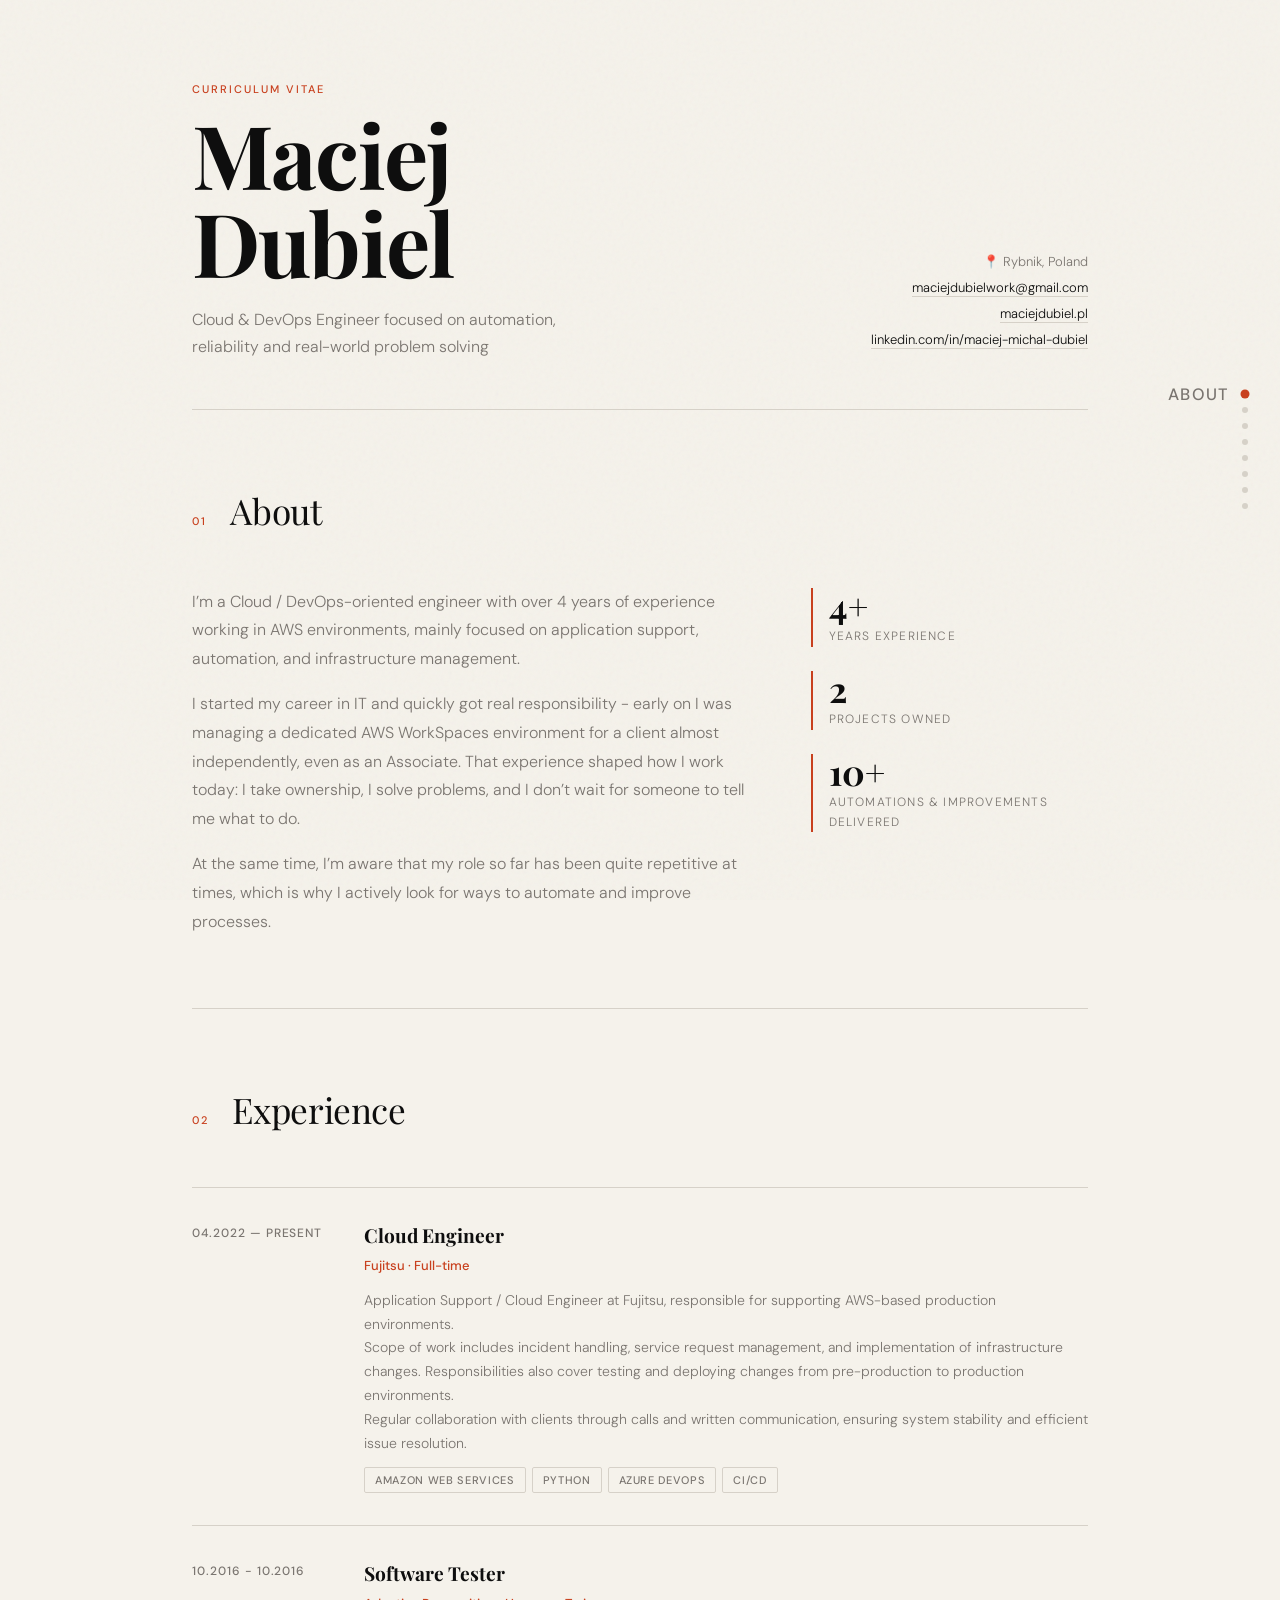
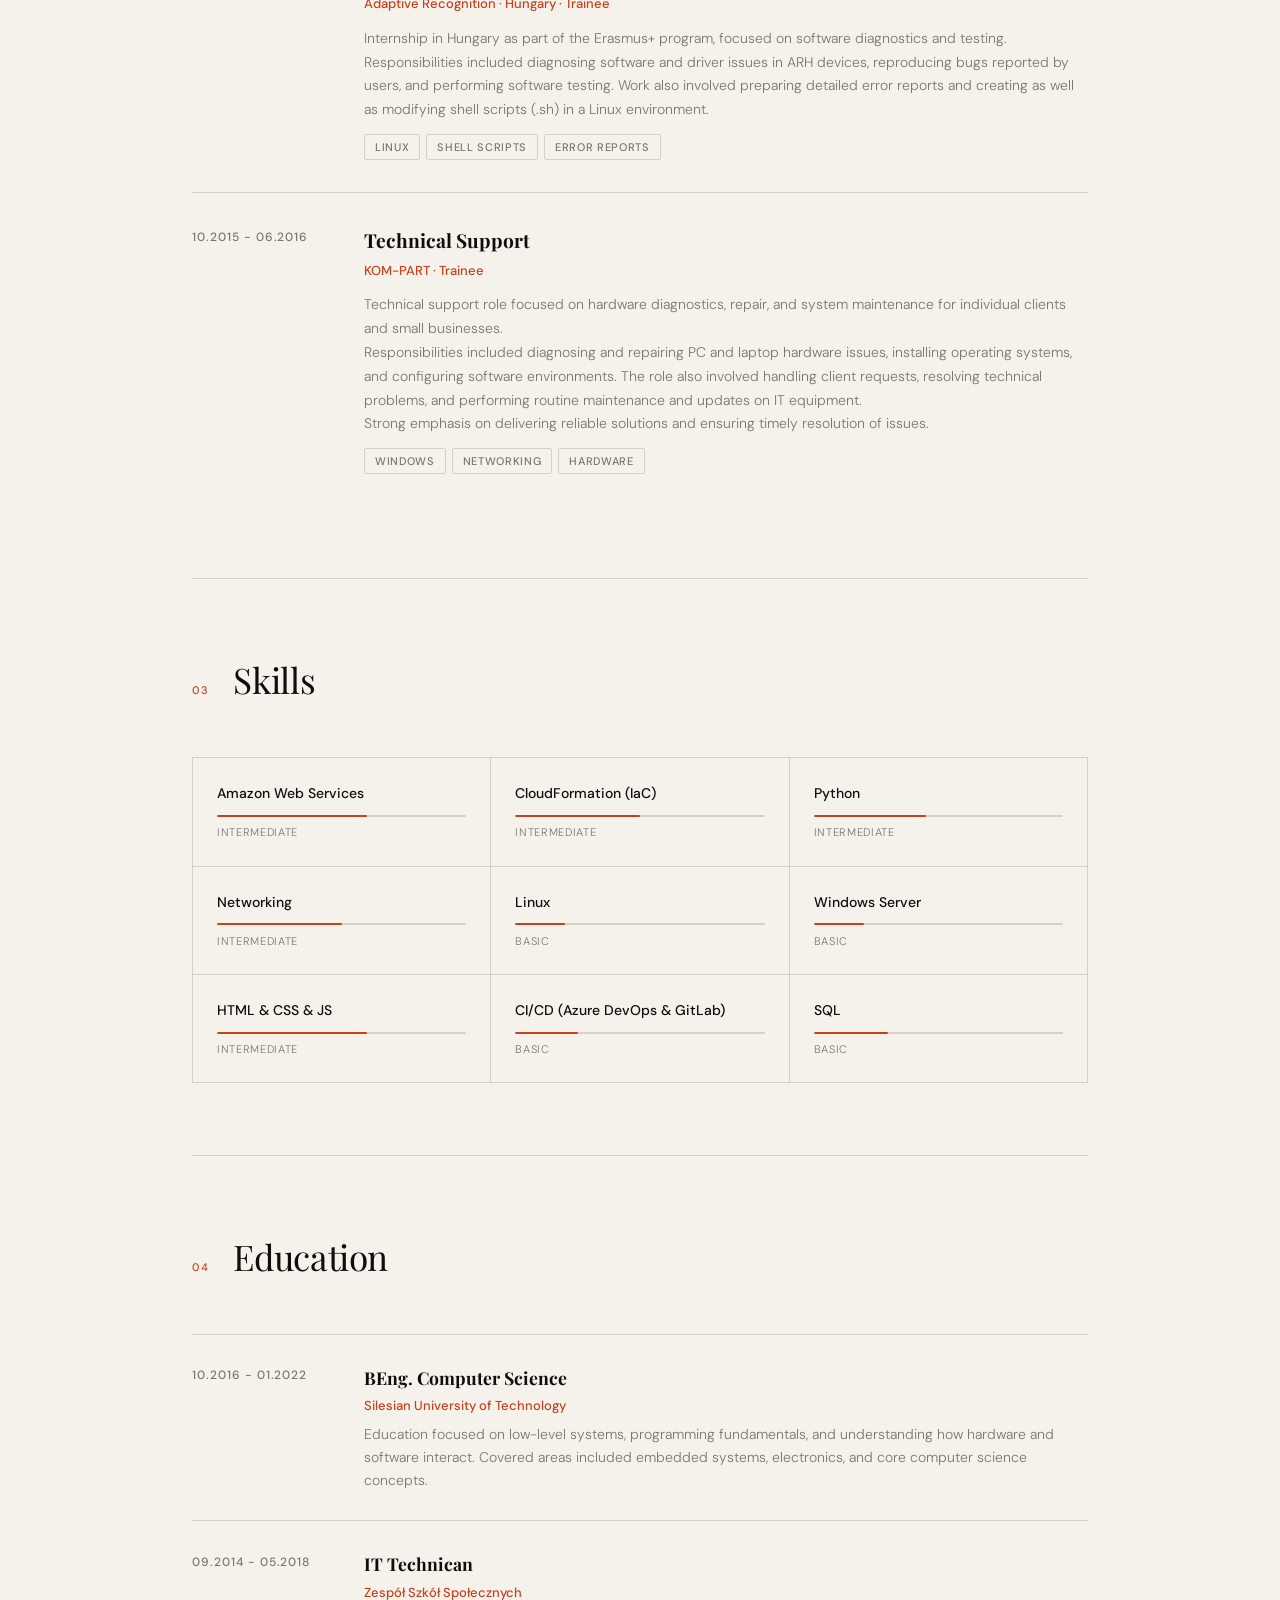
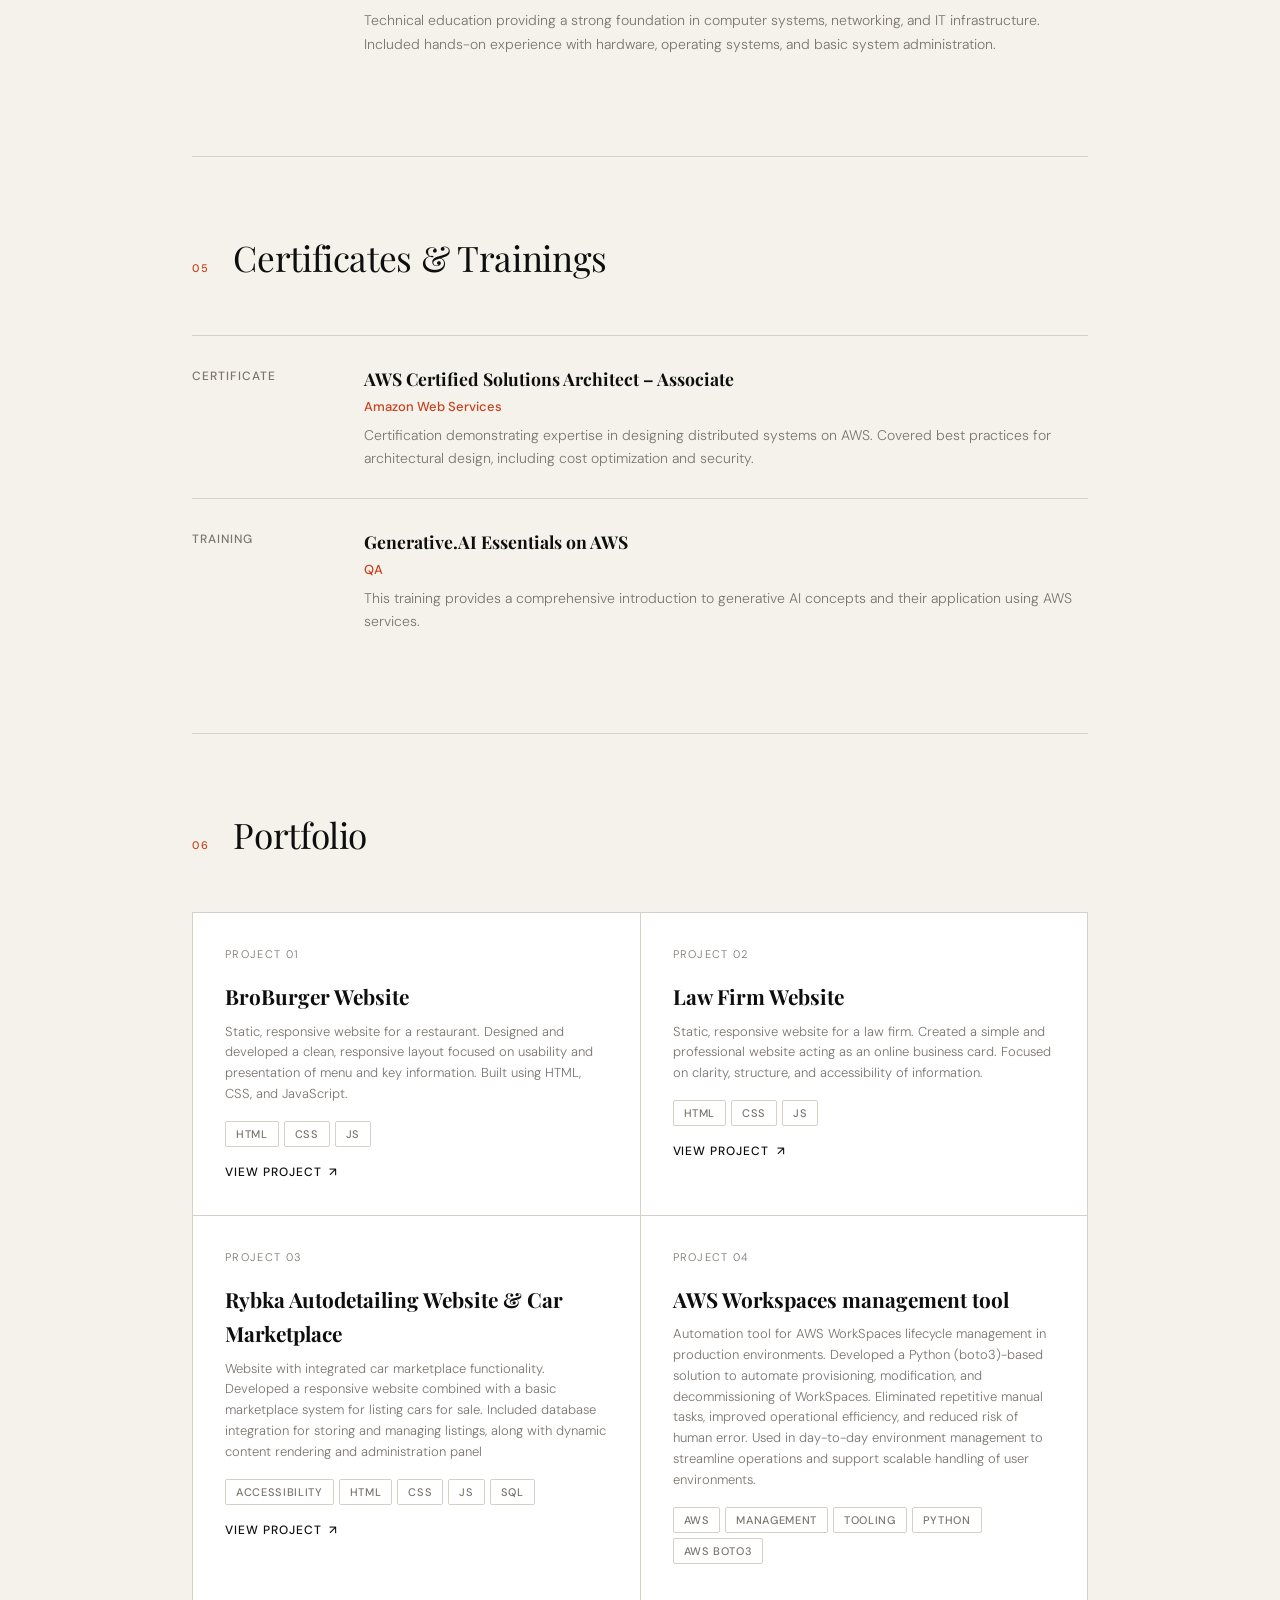
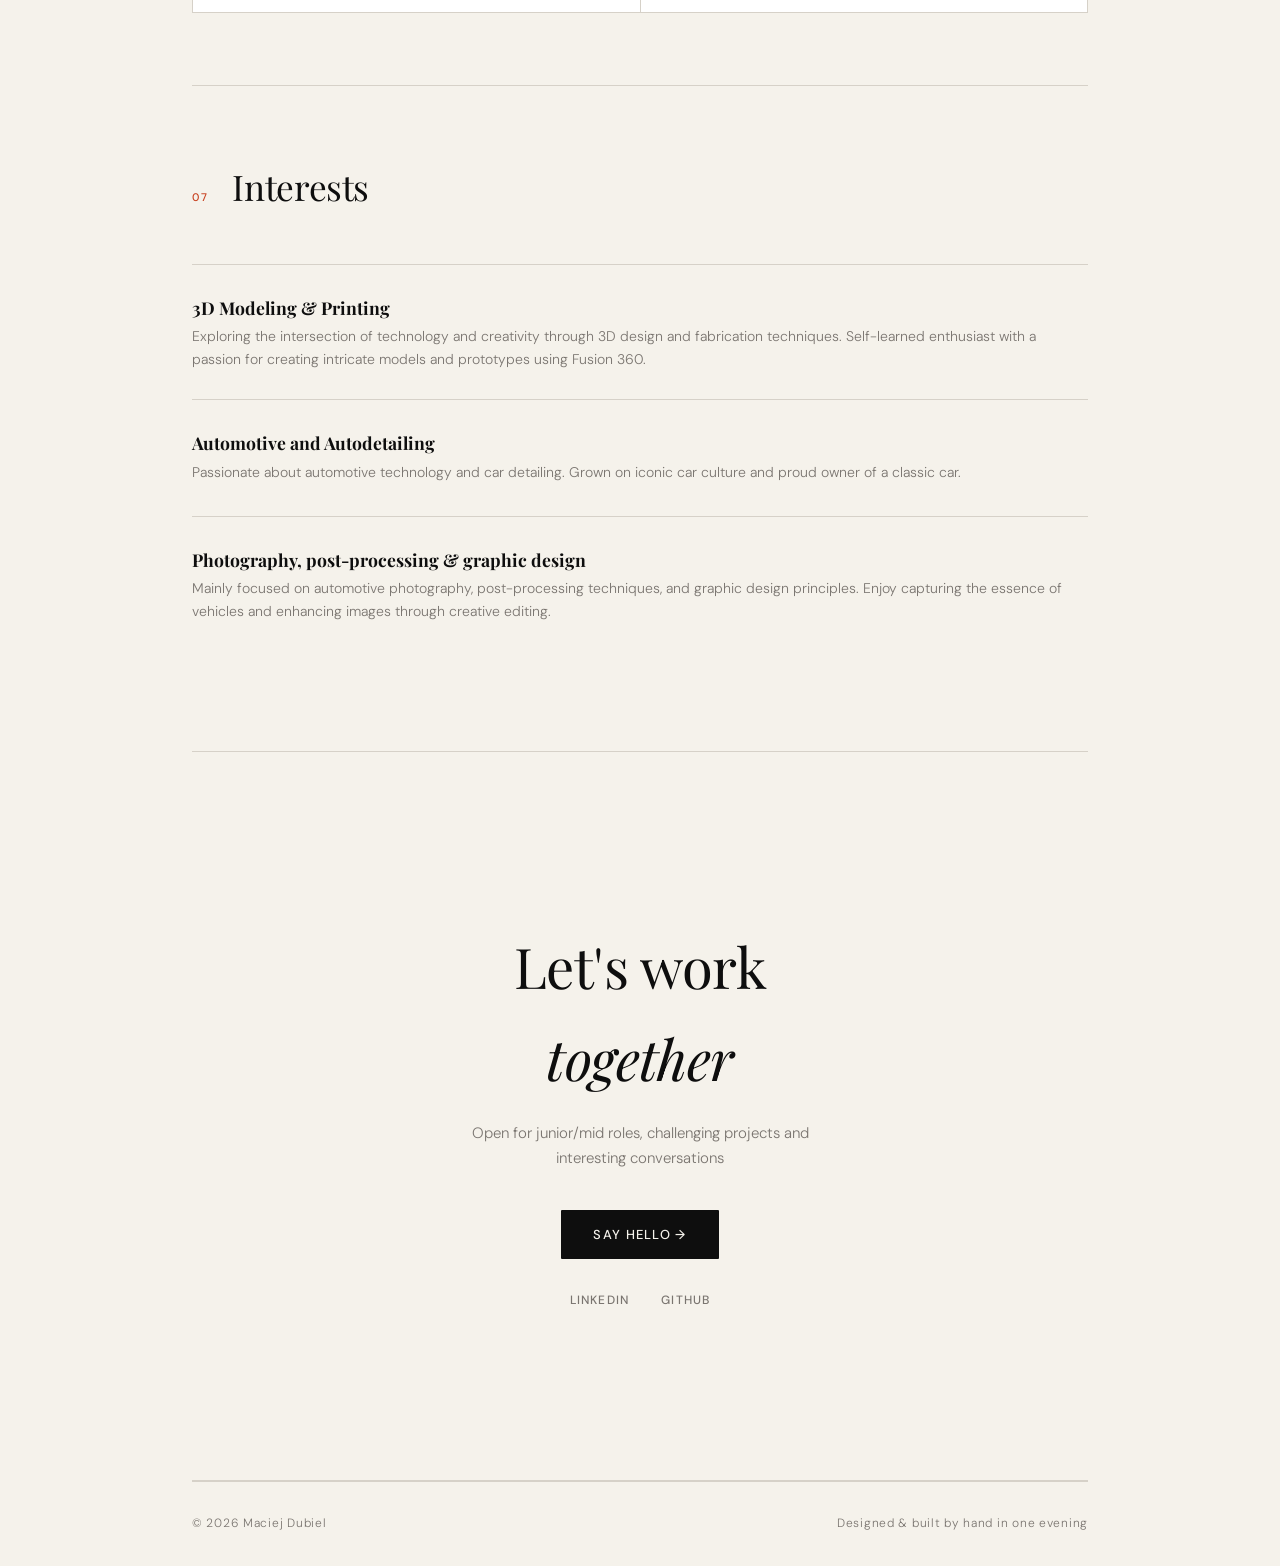
==== index.html @ e4bd45a3 "Add files via upload" ====
<!DOCTYPE html>
<html lang="en">
<head>
<meta charset="UTF-8">
<meta name="viewport" content="width=device-width, initial-scale=1.0">
<title>CV — Your Name</title>
<link href="https://fonts.googleapis.com/css2?family=Playfair+Display:ital,wght@0,400;0,700;1,400&family=DM+Sans:wght@300;400;500&display=swap" rel="stylesheet">
<link rel="stylesheet" href="style.css">
</head>
<body>

<nav class="section-nav">
  <a href="#about"     data-label="About"></a>
  <a href="#experience" data-label="Experience"></a>
  <a href="#skills"    data-label="Skills"></a>
  <a href="#education" data-label="Education"></a>
  <a href="#certificates" data-label="Certificates"></a>
  <a href="#portfolio" data-label="Portfolio"></a>
  <a href="#interests"   data-label="Interests"></a>
  <a href="#contact"   data-label="Contact"></a>

</nav>

<div class="page">

  <!-- HEADER -->
  <header>
    <div class="header-left">
      <p class="name-label">Curriculum Vitae</p>
      <h1>Maciej<br>Dubiel</h1>
      <p class="tagline">Cloud & DevOps Engineer focused on automation, reliability and real-world problem solving</p>
    </div>
    <div class="header-right">
      <div>📍 Rybnik, Poland</div>
      <div><a href="mailto:maciejdubielwork@gmail.com">maciejdubielwork@gmail.com</a></div>
      <div><a href="https://maciejdubiel.pl" target="_blank">maciejdubiel.pl</a></div>
      <div><a href="https://linkedin.com/in/maciej-michal-dubiel" target="_blank">linkedin.com/in/maciej-michal-dubiel</a></div>
    </div>
  </header>

  <!-- ABOUT -->
  <section id="about">
    <div class="section-header fade-in">
      <span class="section-number">01</span>
      <h2>About</h2>
    </div>
    <div class="about-grid">
      <div class="about-text fade-in">
        <p>I’m a Cloud / DevOps-oriented engineer with over 4 years of experience working in AWS environments, mainly focused on application support, automation, and infrastructure management.</p>
        <p>I started my career in IT and quickly got real responsibility - early on I was managing a dedicated AWS WorkSpaces environment for a client almost independently, even as an Associate. That experience shaped how I work today: I take ownership, I solve problems, and I don’t wait for someone to tell me what to do.</p>
        <p>At the same time, I’m aware that my role so far has been quite repetitive at times, which is why I actively look for ways to automate and improve processes.</p>
      </div>
      <div class="about-stats fade-in">
        <div class="stat">
          <div class="stat-number">4+</div>
          <div class="stat-label">Years experience</div>
        </div>
        <div class="stat">
          <div class="stat-number">2</div>
          <div class="stat-label">Projects owned</div>
        </div>
        <div class="stat">
          <div class="stat-number">10+</div>
          <div class="stat-label">Automations & improvements delivered</div>
        </div>
      </div>
    </div>
  </section>

  <!-- EXPERIENCE -->
  <section id="experience">
    <div class="section-header fade-in">
      <span class="section-number">02</span>
      <h2>Experience</h2>
    </div>
    <div class="timeline">

      <div class="timeline-item">
        <div class="timeline-date">04.2022 — Present</div>
        <div class="timeline-content">
          <h3>Cloud Engineer</h3>
          <div class="company">Fujitsu · Full-time</div>
          <p>Application Support / Cloud Engineer at Fujitsu, responsible for supporting AWS-based production environments.</p>
          <p>Scope of work includes incident handling, service request management, and implementation of infrastructure changes. Responsibilities also cover testing and deploying changes from pre-production to production environments.</p>
          <p>Regular collaboration with clients through calls and written communication, ensuring system stability and efficient issue resolution.</p>
          <div class="tags">
            <span class="tag">Amazon Web Services</span>
            <span class="tag">Python</span>
            <span class="tag">Azure DevOps</span>
            <span class="tag">CI/CD</span>
          </div>
        </div>
      </div>

      <div class="timeline-item">
        <div class="timeline-date">10.2016 - 10.2016</div>
        <div class="timeline-content">
          <h3>Software Tester</h3>
          <div class="company">Adaptive Recognition · Hungary · Trainee</div>
          <p>Internship in Hungary as part of the Erasmus+ program, focused on software diagnostics and testing.</p>
          <p>Responsibilities included diagnosing software and driver issues in ARH devices, reproducing bugs reported by users, and performing software testing. Work also involved preparing detailed error reports and creating as well as modifying shell scripts (.sh) in a Linux environment.</p>
          <div class="tags">
            <span class="tag">Linux</span>
            <span class="tag">Shell Scripts</span>
            <span class="tag">Error reports</span>
          </div>
        </div>
      </div>

      <div class="timeline-item">
        <div class="timeline-date">10.2015 - 06.2016</div>
        <div class="timeline-content">
          <h3>Technical Support</h3>
          <div class="company">KOM-PART · Trainee</div>
          <p>Technical support role focused on hardware diagnostics, repair, and system maintenance for individual clients and small businesses.</p>
          <p>Responsibilities included diagnosing and repairing PC and laptop hardware issues, installing operating systems, and configuring software environments. The role also involved handling client requests, resolving technical problems, and performing routine maintenance and updates on IT equipment.</p>
          <p>Strong emphasis on delivering reliable solutions and ensuring timely resolution of issues.</p>
          <div class="tags">
            <span class="tag">Windows</span>
            <span class="tag">Networking</span>
            <span class="tag">Hardware</span>
          </div>
        </div>
      </div>

    </div>
  </section>

  <!-- SKILLS -->
  <section id="skills">
    <div class="section-header fade-in">
      <span class="section-number">03</span>
      <h2>Skills</h2>
    </div>
    <div class="skills-grid fade-in">
      <div class="skill-cell"><div class="skill-name">Amazon Web Services</div><div class="skill-bar"><div class="skill-fill" data-width="60"></div></div><div class="skill-level">Intermediate</div></div>
      <div class="skill-cell"><div class="skill-name">CloudFormation (IaC)</div><div class="skill-bar"><div class="skill-fill" data-width="50"></div></div><div class="skill-level">Intermediate</div></div>
      <div class="skill-cell"><div class="skill-name">Python</div><div class="skill-bar"><div class="skill-fill" data-width="45"></div></div><div class="skill-level">Intermediate</div></div>
      <div class="skill-cell"><div class="skill-name">Networking</div><div class="skill-bar"><div class="skill-fill" data-width="50"></div></div><div class="skill-level">Intermediate</div></div>
      <div class="skill-cell"><div class="skill-name">Linux</div><div class="skill-bar"><div class="skill-fill" data-width="20"></div></div><div class="skill-level">Basic</div></div>
      <div class="skill-cell"><div class="skill-name">Windows Server</div><div class="skill-bar"><div class="skill-fill" data-width="20"></div></div><div class="skill-level">Basic</div></div>
      <div class="skill-cell"><div class="skill-name">HTML & CSS & JS</div><div class="skill-bar"><div class="skill-fill" data-width="60"></div></div><div class="skill-level">Intermediate</div></div>
      <div class="skill-cell"><div class="skill-name">CI/CD (Azure DevOps & GitLab)</div><div class="skill-bar"><div class="skill-fill" data-width="25"></div></div><div class="skill-level">Basic</div></div>
      <div class="skill-cell"><div class="skill-name">SQL</div><div class="skill-bar"><div class="skill-fill" data-width="30"></div></div><div class="skill-level">Basic</div></div>
    </div>
  </section>

  <!-- EDUCATION -->
  <section id="education">
    <div class="section-header fade-in">
      <span class="section-number">04</span>
      <h2>Education</h2>
    </div>
    <div class="edu-list">
      <div class="edu-item fade-in">
        <div class="edu-year">10.2016 - 01.2022</div>
        <div class="edu-content">
          <h3>BEng. Computer Science</h3>
          <div class="institution">Silesian University of Technology</div>
          <p>Education focused on low-level systems, programming fundamentals, and understanding how hardware and software interact. Covered areas included embedded systems, electronics, and core computer science concepts.</p>
        </div>
      </div>
      <div class="edu-item fade-in">
        <div class="edu-year">09.2014 - 05.2018</div>
        <div class="edu-content">
          <h3>IT Technican</h3>
          <div class="institution">Zespół Szkół Społecznych</div>
          <p>Technical education providing a strong foundation in computer systems, networking, and IT infrastructure. Included hands-on experience with hardware, operating systems, and basic system administration.</p>
        </div>
      </div>
    </div>
  </section>

   <!-- Certificates -->
  <section id="certificates">
    <div class="section-header fade-in">
      <span class="section-number">05</span>
      <h2>Certificates & Trainings</h2>
    </div>
    <div class="edu-list">
      <div class="edu-item fade-in">
        <div class="edu-year">Certificate</div>
        <div class="edu-content">
          <h3>AWS Certified Solutions Architect – Associate</h3>
          <div class="institution">Amazon Web Services</div>
          <p>Certification demonstrating expertise in designing distributed systems on AWS. Covered best practices for architectural design, including cost optimization and security.</p>
        </div>
        </div>
        <div class="edu-item fade-in">
        <div class="edu-year">Training</div>
        <div class="edu-content">
          <h3>Generative.AI Essentials on AWS</h3>
          <div class="institution">QA</div>
          <p>This training provides a comprehensive introduction to generative AI concepts and their application using AWS services.</p>
        </div>
      </div>

  </section>
  

  <!-- PORTFOLIO -->
  <section id="portfolio">
    <div class="section-header fade-in">
      <span class="section-number">06</span>
      <h2>Portfolio</h2>
    </div>
    <div class="portfolio-grid fade-in">

      <a class="portfolio-item" href="https://pozdromaciek.github.io/Broburger_website/" target="_blank">
        <div class="proj-num">Project 01</div>
        <div class="proj-title">BroBurger Website</div>
        <div class="proj-desc">Static, responsive website for a restaurant.
        Designed and developed a clean, responsive layout focused on usability and presentation of menu and key information. Built using HTML, CSS, and JavaScript.</div>
        <div class="proj-tags tags"><span class="tag">HTML</span><span class="tag">CSS</span><span class="tag">JS</span></div>
        <div class="proj-link">View project <span class="proj-arrow">↗</span></div>
      </a>

      <a class="portfolio-item" href="https://www.adwokatszczepanska.pl/" target="_blank">
        <div class="proj-num">Project 02</div>
        <div class="proj-title">Law Firm Website</div>
        <div class="proj-desc">Static, responsive website for a law firm.
        Created a simple and professional website acting as an online business card. Focused on clarity, structure, and accessibility of information.</div>
        <div class="proj-tags tags"><span class="tag">HTML</span><span class="tag">CSS</span><span class="tag">JS</span></div>
        <div class="proj-link">View project <span class="proj-arrow">↗</span></div>
      </a>

      <a class="portfolio-item" href="https://rybkaautodetailing.pl/" target="_blank">
        <div class="proj-num">Project 03</div>
        <div class="proj-title">Rybka Autodetailing Website & Car Marketplace</div>
        <div class="proj-desc">Website with integrated car marketplace functionality.
        Developed a responsive website combined with a basic marketplace system for listing cars for sale. Included database integration for storing and managing listings, along with dynamic content rendering and administration panel</div>
        <div class="proj-tags tags"><span class="tag">Accessibility</span><span class="tag">HTML</span><span class="tag">CSS</span><span class="tag">JS</span><span class="tag">SQL</span></div>
        <div class="proj-link">View project <span class="proj-arrow">↗</span></div>
      </a>

      <a class="portfolio-item" href="#" target="_blank">
        <div class="proj-num">Project 04</div>
        <div class="proj-title">AWS Workspaces management tool</div>
        <div class="proj-desc">Automation tool for AWS WorkSpaces lifecycle management in production environments.
        Developed a Python (boto3)-based solution to automate provisioning, modification, and decommissioning of WorkSpaces. Eliminated repetitive manual tasks, improved operational efficiency, and reduced risk of human error.
        Used in day-to-day environment management to streamline operations and support scalable handling of user environments.</div>
        <div class="proj-tags tags"><span class="tag">AWS</span><span class="tag">Management</span><span class="tag">Tooling</span><span class="tag">Python</span><span class="tag">AWS Boto3</span></div>
      </a>

    </div>
  </section>
   <!-- Interests -->
  <section id="interests">
    <div class="section-header fade-in">
      <span class="section-number">07</span>
      <h2>Interests</h2>
    </div>
    <div class="edu-list">
      <div class="edu-item fade-in" style="grid-template-columns:auto">
        <div class="edu-content">
          <h3>3D Modeling & Printing</h3>
          <p>Exploring the intersection of technology and creativity through 3D design and fabrication techniques. Self-learned enthusiast with a passion for creating intricate models and prototypes using Fusion 360.</p>
        </div>
        </div>
        <div class="edu-item fade-in" style="grid-template-columns:auto">
        <div class="edu-content">
          <h3>Automotive and Autodetailing</h3>
          <p>Passionate about automotive technology and car detailing. Grown on iconic car culture and proud owner of a classic car.</p>
        </div>
        <div class="edu-item fade-in" style="grid-template-columns:auto">
        <div class="edu-content">
          <h3>Photography, post-processing & graphic design</h3>
          <p>Mainly focused on automotive photography, post-processing techniques, and graphic design principles. Enjoy capturing the essence of vehicles and enhancing images through creative editing.</p>
        </div>
      </div>

  </section>

  <!-- CONTACT -->
  <section id="contact">
    <div class="contact-block fade-in">
      <h2>Let's work<br><em>together</em></h2>
      <p>Open for junior/mid roles, challenging projects and interesting conversations</p>
      <a class="btn" href="mailto:maciejdubielwork@gmail.com">Say hello →</a>
      <div class="contact-links">
        <a href="https://www.linkedin.com/in/maciej-michal-dubiel/" target="_blank">LinkedIn</a>
        <a href="https://github.com/pozdromaciek" target="_blank">GitHub</a>
      </div>
    </div>
  </section>

  <footer>
    <span>© 2026 Maciej Dubiel</span>
    <span>Designed & built by hand in one evening</span>
  </footer>

</div>

<script>
  // Intersection observer — fade in + skill bars
  const io = new IntersectionObserver((entries) => {
    entries.forEach(entry => {
      if (!entry.isIntersecting) return;
      const el = entry.target;
      el.classList.add('visible');

      // animate skill bars inside this element
      el.querySelectorAll('.skill-fill').forEach(bar => {
        bar.style.width = bar.dataset.width + '%';
      });

      io.unobserve(el);
    });
  }, { threshold: 0.12 });

  document.querySelectorAll('.fade-in, .timeline-item').forEach(el => io.observe(el));

  // Active nav dot
  const sections = document.querySelectorAll('section[id]');
  const navLinks = document.querySelectorAll('.section-nav a');

  const sectionObserver = new IntersectionObserver((entries) => {
    entries.forEach(entry => {
      if (entry.isIntersecting) {
        navLinks.forEach(a => a.classList.remove('active'));
        const active = document.querySelector(`.section-nav a[href="#${entry.target.id}"]`);
        if (active) active.classList.add('active');
      }
    });
  }, { rootMargin: '-40% 0px -40% 0px' });

  sections.forEach(s => sectionObserver.observe(s));
</script>
</body>
</html>
---- style.css ----
*, *::before, *::after { box-sizing: border-box; margin: 0; padding: 0; }

  :root {
    --ink: #0e0e0e;
    --paper: #f5f2eb;
    --accent: #c8401e;
    --muted: #7a7570;
    --line: #d6d1c8;
    --card: #ffffff;
    --ff-display: 'Playfair Display', Georgia, serif;
    --ff-body: 'DM Sans', system-ui, sans-serif;
  }

  html { scroll-behavior: smooth; }

  body {
    background: var(--paper);
    color: var(--ink);
    font-family: var(--ff-body);
    font-weight: 300;
    line-height: 1.65;
    font-size: 15px;
    overflow-x: hidden;
  }

  /* ── NOISE TEXTURE ── */
  body::before {
    content: '';
    position: fixed;
    inset: 0;
    background-image: url("data:image/svg+xml,%3Csvg viewBox='0 0 256 256' xmlns='http://www.w3.org/2000/svg'%3E%3Cfilter id='n'%3E%3CfeTurbulence type='fractalNoise' baseFrequency='0.9' numOctaves='4' stitchTiles='stitch'/%3E%3C/filter%3E%3Crect width='100%25' height='100%25' filter='url(%23n)' opacity='0.04'/%3E%3C/svg%3E");
    pointer-events: none;
    z-index: 0;
  }

  /* ── LAYOUT ── */
  .page { position: relative; z-index: 1; max-width: 960px; margin: 0 auto; padding: 0 2rem; }

  /* ── HEADER ── */
  header {
    padding: 5rem 0 3rem;
    border-bottom: 1px solid var(--line);
    display: grid;
    grid-template-columns: 1fr auto;
    gap: 2rem;
    align-items: end;
  }

  .header-left {}

  .name-label {
    font-family: var(--ff-body);
    font-size: 11px;
    font-weight: 500;
    letter-spacing: 0.18em;
    text-transform: uppercase;
    color: var(--accent);
    margin-bottom: 0.75rem;
  }

  h1 {
    font-family: var(--ff-display);
    font-size: clamp(3rem, 8vw, 5.5rem);
    font-weight: 700;
    line-height: 1.0;
    letter-spacing: -0.02em;
    color: var(--ink);
  }

  h1 em {
    font-style: italic;
    font-weight: 400;
    color: var(--accent);
  }

  .tagline {
    margin-top: 1.25rem;
    font-size: 1rem;
    color: var(--muted);
    max-width: 38ch;
    line-height: 1.7;
  }

  .header-right {
    text-align: right;
    font-size: 13px;
    color: var(--muted);
    line-height: 2;
    padding-bottom: 0.5rem;
  }

  .header-right a {
    color: var(--ink);
    text-decoration: none;
    border-bottom: 1px solid var(--line);
    transition: border-color 0.2s, color 0.2s;
  }
  .header-right a:hover { color: var(--accent); border-color: var(--accent); }

  /* ── NAV DOTS ── */
  .section-nav {
    position: fixed;
    right: 2rem;
    top: 50%;
    transform: translateY(-50%);
    display: flex;
    flex-direction: column;
    gap: 10px;
    z-index: 100;
  }

  .section-nav a {
    display: block;
    width: 6px;
    height: 6px;
    border-radius: 50%;
    background: var(--line);
    transition: background 0.3s, transform 0.3s;
    position: relative;
  }

  .section-nav a::after {
    content: attr(data-label);
    position: absolute;
    right: 14px;
    top: 50%;
    transform: translateY(-50%);
    font-size: 11px;
    font-weight: 500;
    letter-spacing: 0.1em;
    text-transform: uppercase;
    color: var(--muted);
    white-space: nowrap;
    opacity: 0;
    transition: opacity 0.2s;
    pointer-events: none;
  }

  .section-nav a:hover::after,
  .section-nav a.active::after { opacity: 1; }

  .section-nav a.active,
  .section-nav a:hover {
    background: var(--accent);
    transform: scale(1.5);
  }

  /* ── SECTIONS ── */
  section { padding: 4.5rem 0; border-bottom: 1px solid var(--line); }
  section:last-child { border-bottom: none; }

  .section-header {
    display: flex;
    align-items: baseline;
    gap: 1.5rem;
    margin-bottom: 3rem;
  }

  .section-number {
    font-size: 11px;
    font-weight: 500;
    letter-spacing: 0.15em;
    text-transform: uppercase;
    color: var(--accent);
    min-width: 2ch;
  }

  h2 {
    font-family: var(--ff-display);
    font-size: clamp(1.6rem, 3vw, 2.2rem);
    font-weight: 400;
    letter-spacing: -0.01em;
  }

  /* ── ABOUT ── */
  .about-grid { display: grid; grid-template-columns: 2fr 1fr; gap: 4rem; align-items: start; }

  .about-text p { color: var(--muted); font-size: 1rem; line-height: 1.8; }
  .about-text p + p { margin-top: 1rem; }

  .about-stats { display: flex; flex-direction: column; gap: 1.5rem; }

  .stat { border-left: 2px solid var(--accent); padding-left: 1rem; }
  .stat-number { font-family: var(--ff-display); font-size: 2.2rem; font-weight: 700; line-height: 1; }
  .stat-label { font-size: 12px; text-transform: uppercase; letter-spacing: 0.1em; color: var(--muted); margin-top: 0.25rem; }

  /* ── EXPERIENCE ── */
  .timeline { display: flex; flex-direction: column; gap: 0; }

  .timeline-item {
    display: grid;
    grid-template-columns: 140px 1fr;
    gap: 2rem;
    padding: 2rem 0;
    border-top: 1px solid var(--line);
    position: relative;
    opacity: 0;
    transform: translateY(20px);
    transition: opacity 0.5s ease, transform 0.5s ease;
  }

  .timeline-item.visible { opacity: 1; transform: translateY(0); }

  .timeline-date {
    font-size: 12px;
    font-weight: 500;
    letter-spacing: 0.08em;
    color: var(--muted);
    text-transform: uppercase;
    padding-top: 0.2rem;
  }

  .timeline-content h3 {
    font-family: var(--ff-display);
    font-size: 1.2rem;
    font-weight: 700;
    margin-bottom: 0.2rem;
  }

  .timeline-content .company {
    font-size: 13px;
    color: var(--accent);
    font-weight: 500;
    margin-bottom: 0.75rem;
  }

  .timeline-content p { color: var(--muted); font-size: 14px; line-height: 1.7; }

  .tags { display: flex; flex-wrap: wrap; gap: 6px; margin-top: 0.75rem; }
  .tag {
    font-size: 11px;
    font-weight: 500;
    letter-spacing: 0.06em;
    text-transform: uppercase;
    padding: 3px 10px;
    border: 1px solid var(--line);
    border-radius: 2px;
    color: var(--muted);
  }

  /* ── SKILLS ── */
  .skills-grid { display: grid; grid-template-columns: repeat(3, 1fr); gap: 1px; background: var(--line); border: 1px solid var(--line); }

  .skill-cell {
    background: var(--paper);
    padding: 1.5rem;
    transition: background 0.2s;
    cursor: default;
  }

  .skill-cell:hover { background: var(--card); }

  .skill-name {
    font-size: 14px;
    font-weight: 500;
    margin-bottom: 0.6rem;
  }

  .skill-bar {
    height: 2px;
    background: var(--line);
    border-radius: 1px;
    overflow: hidden;
  }

  .skill-fill {
    height: 100%;
    background: var(--accent);
    border-radius: 1px;
    width: 0%;
    transition: width 1s cubic-bezier(0.4, 0, 0.2, 1);
  }

  .skill-level { font-size: 11px; color: var(--muted); margin-top: 0.4rem; letter-spacing: 0.06em; text-transform: uppercase; }

  /* ── EDUCATION ── */
  .edu-list { display: flex; flex-direction: column; gap: 0; }

  .edu-item {
    display: grid;
    grid-template-columns: 140px 1fr;
    gap: 2rem;
    padding: 1.75rem 0;
    border-top: 1px solid var(--line);
  }

  .edu-year { font-size: 12px; color: var(--muted); font-weight: 500; letter-spacing: 0.08em; text-transform: uppercase; padding-top: 0.2rem; }

  .edu-content h3 { font-family: var(--ff-display); font-size: 1.1rem; font-weight: 700; margin-bottom: 0.2rem; }
  .edu-content .institution { font-size: 13px; color: var(--accent); font-weight: 500; margin-bottom: 0.4rem; }
  .edu-content p { font-size: 14px; color: var(--muted); }

  /* ── PORTFOLIO ── */
  .portfolio-grid { display: grid; grid-template-columns: repeat(2, 1fr); gap: 1px; background: var(--line); border: 1px solid var(--line); }

  .portfolio-item {
    background: var(--card);
    padding: 2rem;
    position: relative;
    overflow: hidden;
    cursor: pointer;
    transition: background 0.25s;
    text-decoration: none;
    color: inherit;
    display: block;
  }

  .portfolio-item:hover { background: var(--ink); }
  .portfolio-item:hover .proj-title,
  .portfolio-item:hover .proj-desc,
  .portfolio-item:hover .proj-link { color: var(--paper); }
  .portfolio-item:hover .proj-tags .tag { border-color: rgba(255,255,255,0.2); color: rgba(255,255,255,0.6); }
  .portfolio-item:hover .proj-arrow { color: var(--accent); }

  .proj-num { font-size: 11px; letter-spacing: 0.12em; text-transform: uppercase; color: var(--muted); margin-bottom: 1rem; transition: color 0.25s; }
  .portfolio-item:hover .proj-num { color: rgba(255,255,255,0.4); }

  .proj-title { font-family: var(--ff-display); font-size: 1.3rem; font-weight: 700; margin-bottom: 0.5rem; transition: color 0.25s; }
  .proj-desc { font-size: 13px; color: var(--muted); line-height: 1.6; margin-bottom: 1rem; transition: color 0.25s; }
  .proj-tags { display: flex; flex-wrap: wrap; gap: 5px; margin-bottom: 1rem; }

  .proj-link { font-size: 12px; font-weight: 500; letter-spacing: 0.08em; text-transform: uppercase; transition: color 0.25s; }
  .proj-arrow { margin-left: 4px; transition: color 0.25s; }

  /* ── CONTACT ── */
  .contact-block {
    display: flex;
    flex-direction: column;
    align-items: center;
    text-align: center;
    padding: 6rem 0;
  }

  .contact-block h2 {
    font-family: var(--ff-display);
    font-size: clamp(2rem, 5vw, 3.5rem);
    margin-bottom: 1rem;
  }

  .contact-block p { color: var(--muted); margin-bottom: 2.5rem; max-width: 40ch; }

  .btn {
    display: inline-flex;
    align-items: center;
    gap: 0.5rem;
    padding: 0.85rem 2rem;
    background: var(--ink);
    color: var(--paper);
    text-decoration: none;
    font-size: 13px;
    font-weight: 500;
    letter-spacing: 0.1em;
    text-transform: uppercase;
    transition: background 0.2s, color 0.2s;
    border-radius: 1px;
  }

  .btn:hover { background: var(--accent); }

  .contact-links { display: flex; gap: 2rem; margin-top: 2rem; }
  .contact-links a { font-size: 12px; font-weight: 500; letter-spacing: 0.1em; text-transform: uppercase; color: var(--muted); text-decoration: none; border-bottom: 1px solid transparent; transition: color 0.2s, border-color 0.2s; }
  .contact-links a:hover { color: var(--ink); border-color: var(--ink); }

  /* ── FOOTER ── */
  footer {
    padding: 2rem 0;
    display: flex;
    justify-content: space-between;
    align-items: center;
    font-size: 12px;
    color: var(--muted);
    letter-spacing: 0.06em;
    border-top: 1px solid var(--line);
  }

  /* ── FADE IN ── */
  .fade-in { opacity: 0; transform: translateY(24px); transition: opacity 0.6s ease, transform 0.6s ease; }
  .fade-in.visible { opacity: 1; transform: translateY(0); }

  /* ── RESPONSIVE ── */
  @media (max-width: 700px) {
    header { grid-template-columns: 1fr; }
    .header-right { text-align: left; }
    .about-grid { grid-template-columns: 1fr; gap: 2rem; }
    .skills-grid { grid-template-columns: repeat(2, 1fr); }
    .portfolio-grid { grid-template-columns: 1fr; }
    .timeline-item, .edu-item { grid-template-columns: 1fr; gap: 0.5rem; }
    .section-nav { display: none; }
  }
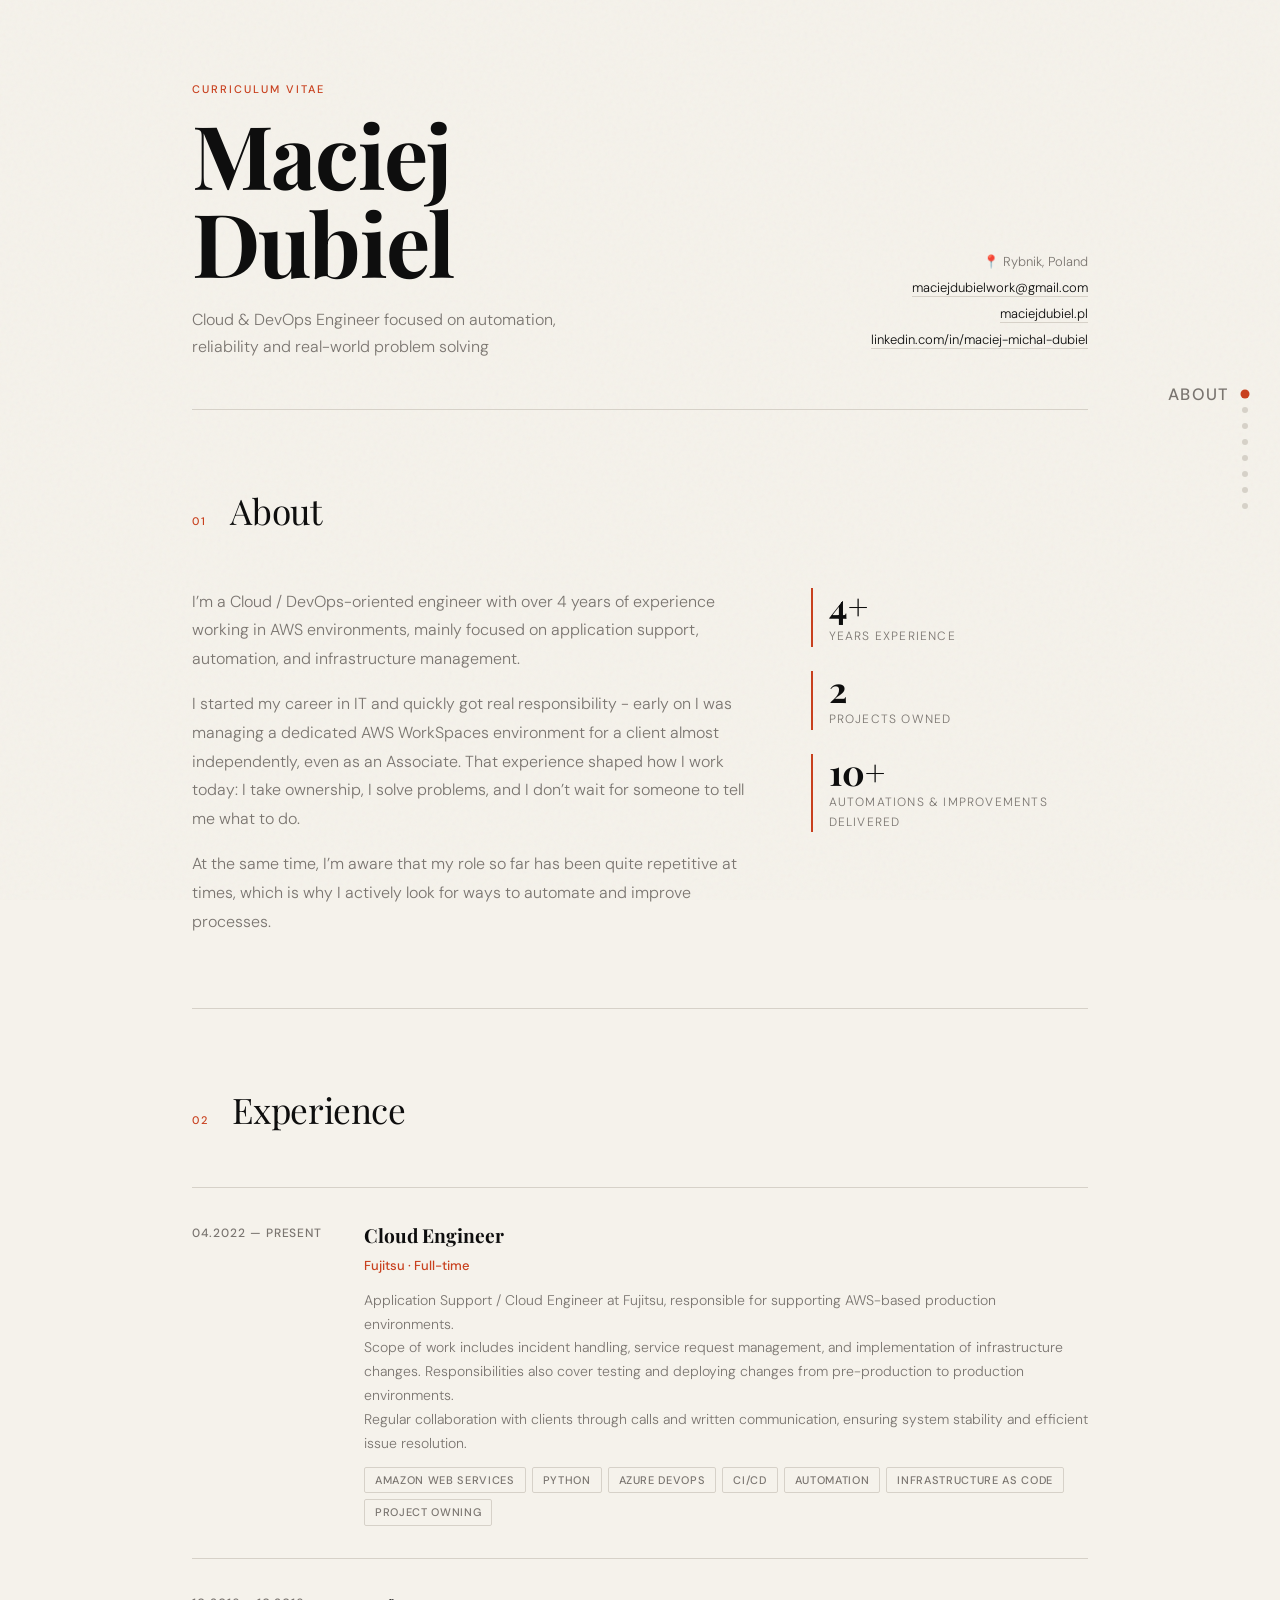
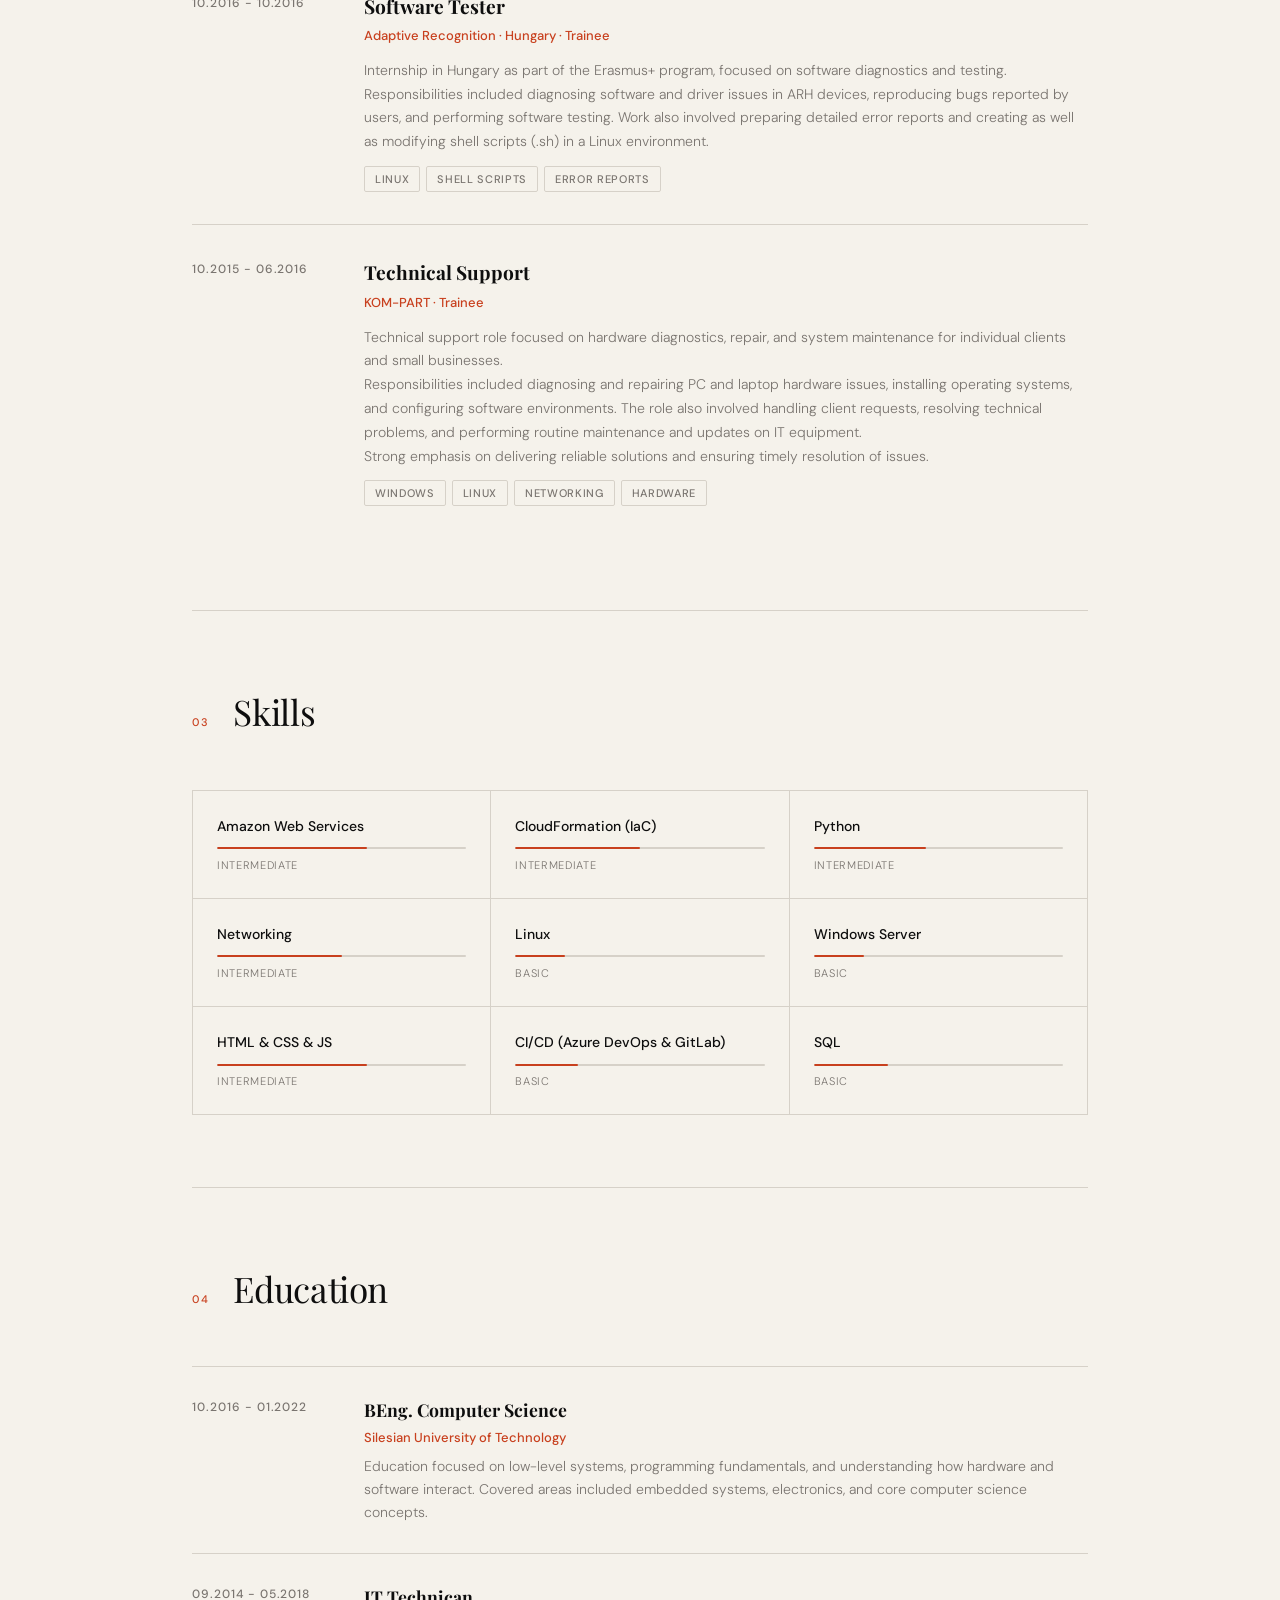
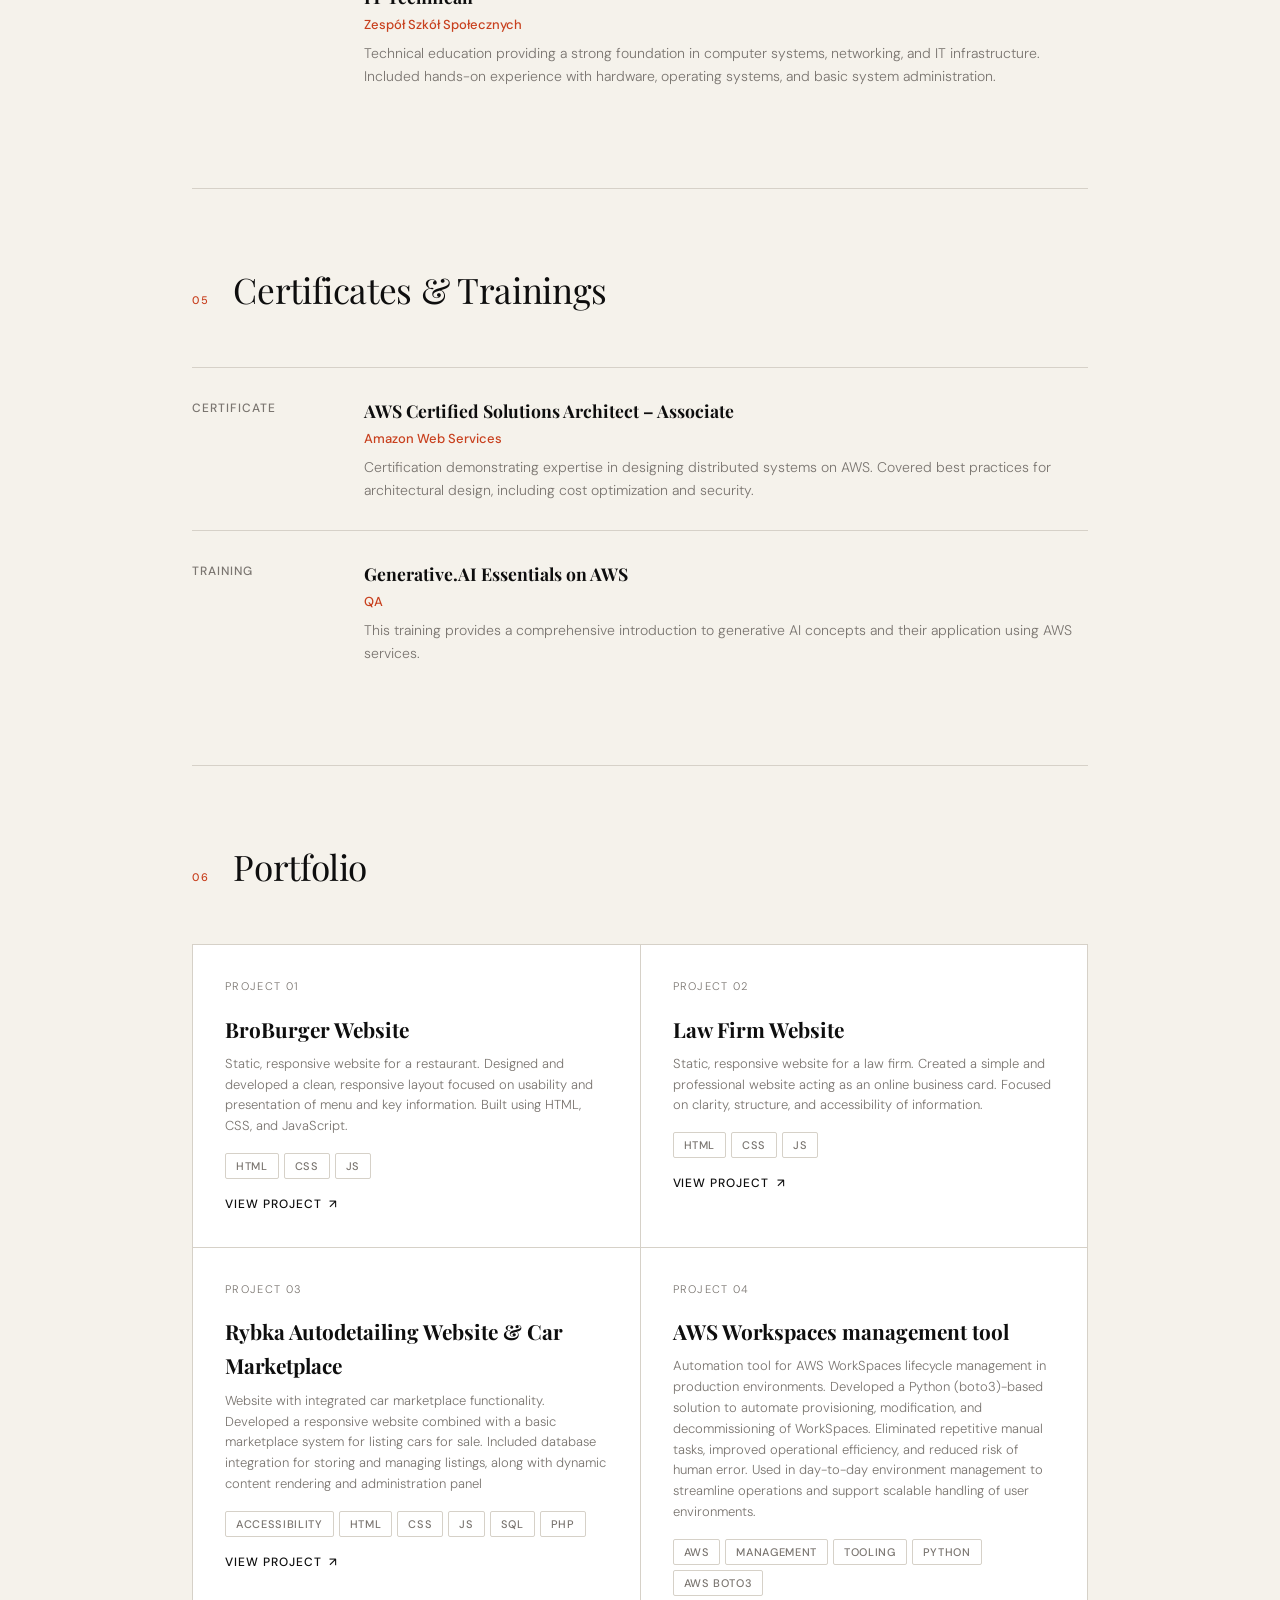
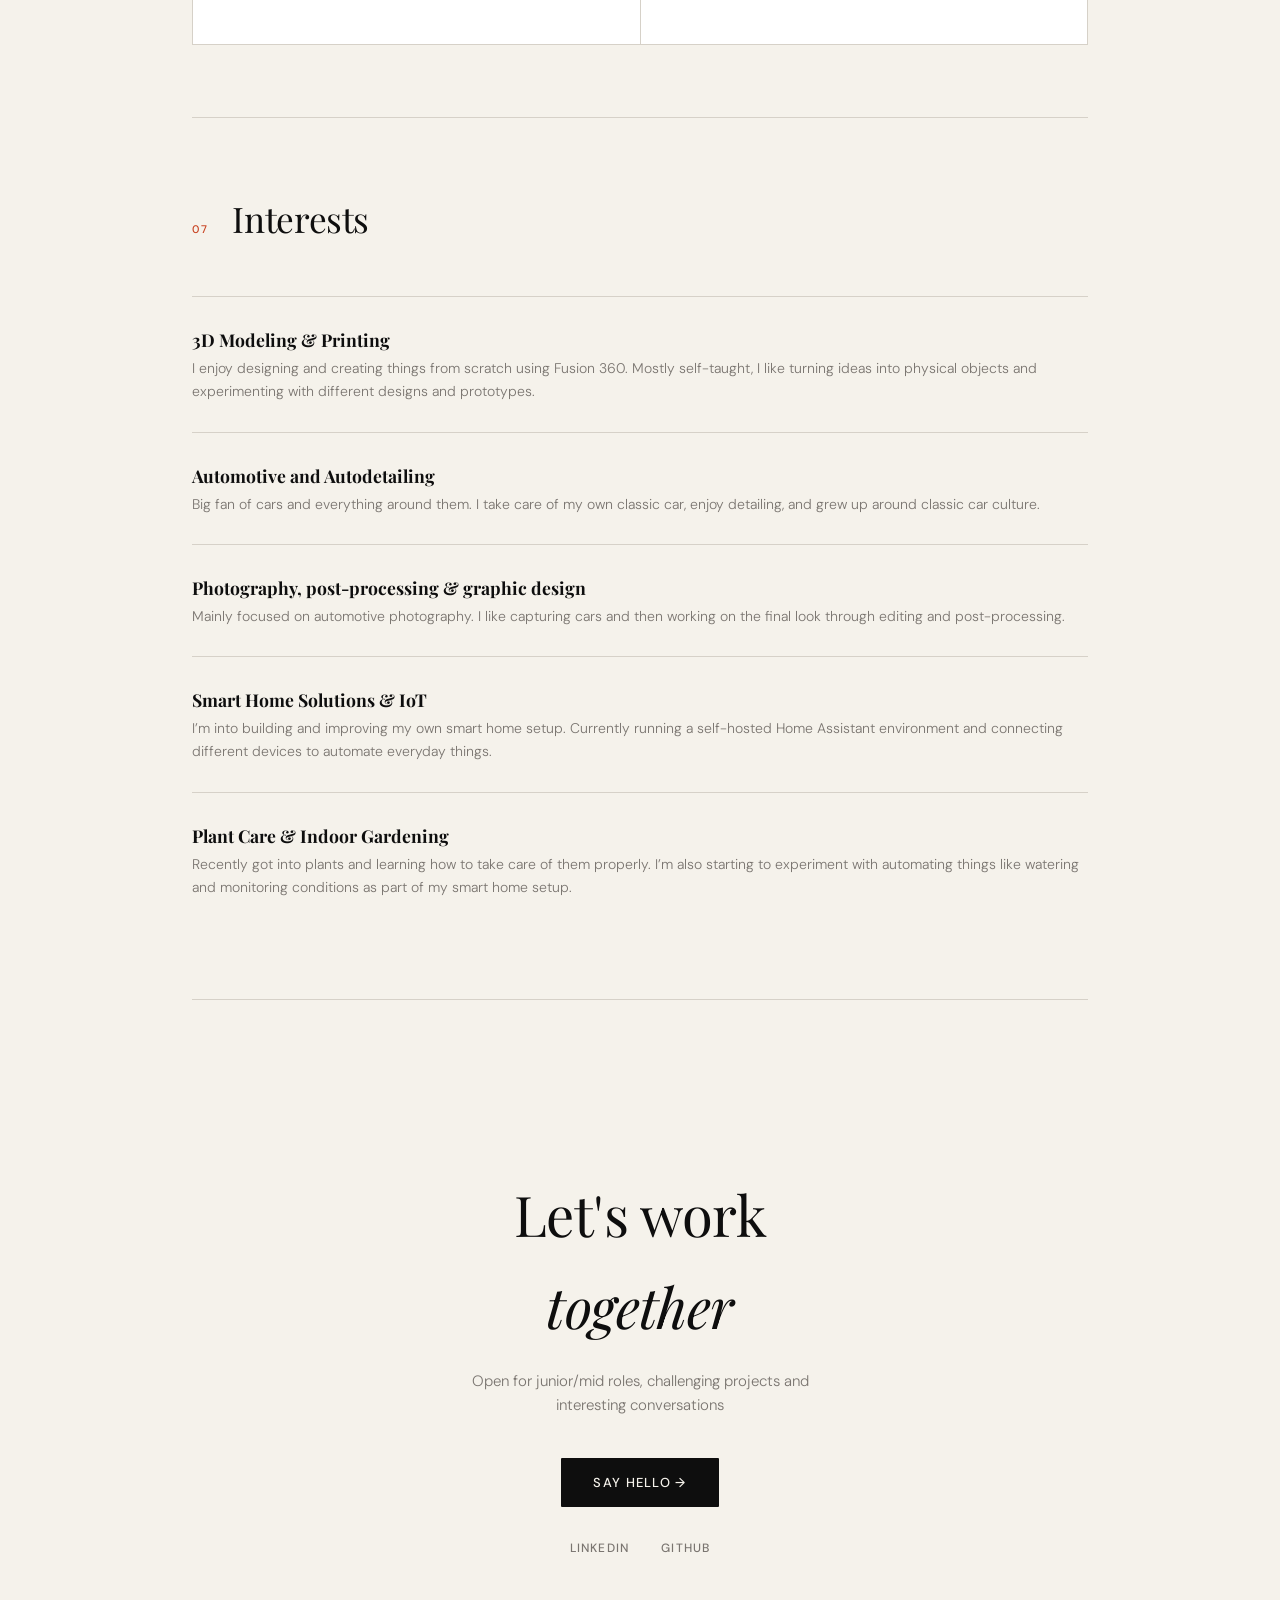
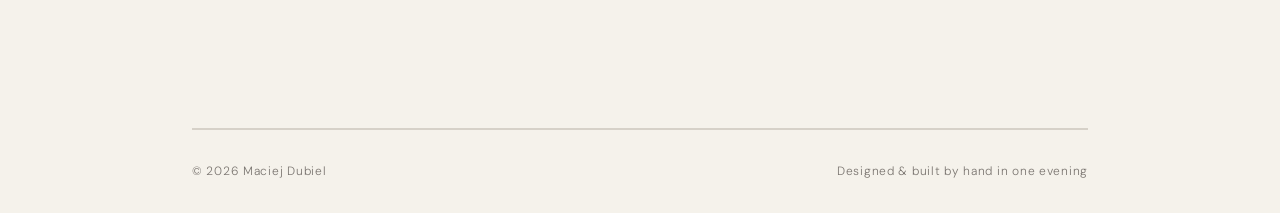
==== commit a85e3ac5: "Add files via upload" ====
--- a/index.html
+++ b/index.html
@@ -3,9 +3,11 @@
 <head>
 <meta charset="UTF-8">
 <meta name="viewport" content="width=device-width, initial-scale=1.0">
-<title>CV — Your Name</title>
+<title>CV — Maciej Dubiel</title>
 <link href="https://fonts.googleapis.com/css2?family=Playfair+Display:ital,wght@0,400;0,700;1,400&family=DM+Sans:wght@300;400;500&display=swap" rel="stylesheet">
 <link rel="stylesheet" href="style.css">
+<meta name="og:images" content="ogimage.png">
+<meta name="description" content="Curriculum Vitae of Maciej Dubiel, a Cloud & DevOps Engineer with over 4 years of experience in AWS environments, focused on automation, reliability, and real-world problem solving.">
 </head>
 <body>
 
@@ -88,6 +90,9 @@
             <span class="tag">Python</span>
             <span class="tag">Azure DevOps</span>
             <span class="tag">CI/CD</span>
+            <span class="tag">Automation</span>
+            <span class="tag">Infrastructure as Code</span>
+            <span class="tag">Project Owning</span>
           </div>
         </div>
       </div>
@@ -117,6 +122,7 @@
           <p>Strong emphasis on delivering reliable solutions and ensuring timely resolution of issues.</p>
           <div class="tags">
             <span class="tag">Windows</span>
+            <span class="tag">Linux</span>
             <span class="tag">Networking</span>
             <span class="tag">Hardware</span>
           </div>
@@ -229,7 +235,7 @@
         <div class="proj-title">Rybka Autodetailing Website & Car Marketplace</div>
         <div class="proj-desc">Website with integrated car marketplace functionality.
         Developed a responsive website combined with a basic marketplace system for listing cars for sale. Included database integration for storing and managing listings, along with dynamic content rendering and administration panel</div>
-        <div class="proj-tags tags"><span class="tag">Accessibility</span><span class="tag">HTML</span><span class="tag">CSS</span><span class="tag">JS</span><span class="tag">SQL</span></div>
+        <div class="proj-tags tags"><span class="tag">Accessibility</span><span class="tag">HTML</span><span class="tag">CSS</span><span class="tag">JS</span><span class="tag">SQL</span><span class="tag">PHP</span></div>
         <div class="proj-link">View project <span class="proj-arrow">↗</span></div>
       </a>
 
@@ -254,18 +260,32 @@
       <div class="edu-item fade-in" style="grid-template-columns:auto">
         <div class="edu-content">
           <h3>3D Modeling & Printing</h3>
-          <p>Exploring the intersection of technology and creativity through 3D design and fabrication techniques. Self-learned enthusiast with a passion for creating intricate models and prototypes using Fusion 360.</p>
+          <p>I enjoy designing and creating things from scratch using Fusion 360. Mostly self-taught, I like turning ideas into physical objects and experimenting with different designs and prototypes.</p>
         </div>
         </div>
         <div class="edu-item fade-in" style="grid-template-columns:auto">
         <div class="edu-content">
           <h3>Automotive and Autodetailing</h3>
-          <p>Passionate about automotive technology and car detailing. Grown on iconic car culture and proud owner of a classic car.</p>
+          <p>Big fan of cars and everything around them. I take care of my own classic car, enjoy detailing, and grew up around classic car culture.</p>
+        </div>
         </div>
         <div class="edu-item fade-in" style="grid-template-columns:auto">
         <div class="edu-content">
           <h3>Photography, post-processing & graphic design</h3>
-          <p>Mainly focused on automotive photography, post-processing techniques, and graphic design principles. Enjoy capturing the essence of vehicles and enhancing images through creative editing.</p>
+          <p>Mainly focused on automotive photography. I like capturing cars and then working on the final look through editing and post-processing.</p>
+        </div>
+        </div>
+        <div class="edu-item fade-in" style="grid-template-columns:auto">
+        <div class="edu-content">
+          <h3>Smart Home Solutions & IoT</h3>
+          <p>I’m into building and improving my own smart home setup. Currently running a self-hosted Home Assistant environment and connecting different devices to automate everyday things.</p>
+        </div>
+        </div>
+        <div class="edu-item fade-in" style="grid-template-columns:auto">
+        <div class="edu-content">
+          <h3>Plant Care & Indoor Gardening</h3>
+          <p>Recently got into plants and learning how to take care of them properly. I’m also starting to experiment with automating things like watering and monitoring conditions as part of my smart home setup.</p>
+        </div>
         </div>
       </div>
 
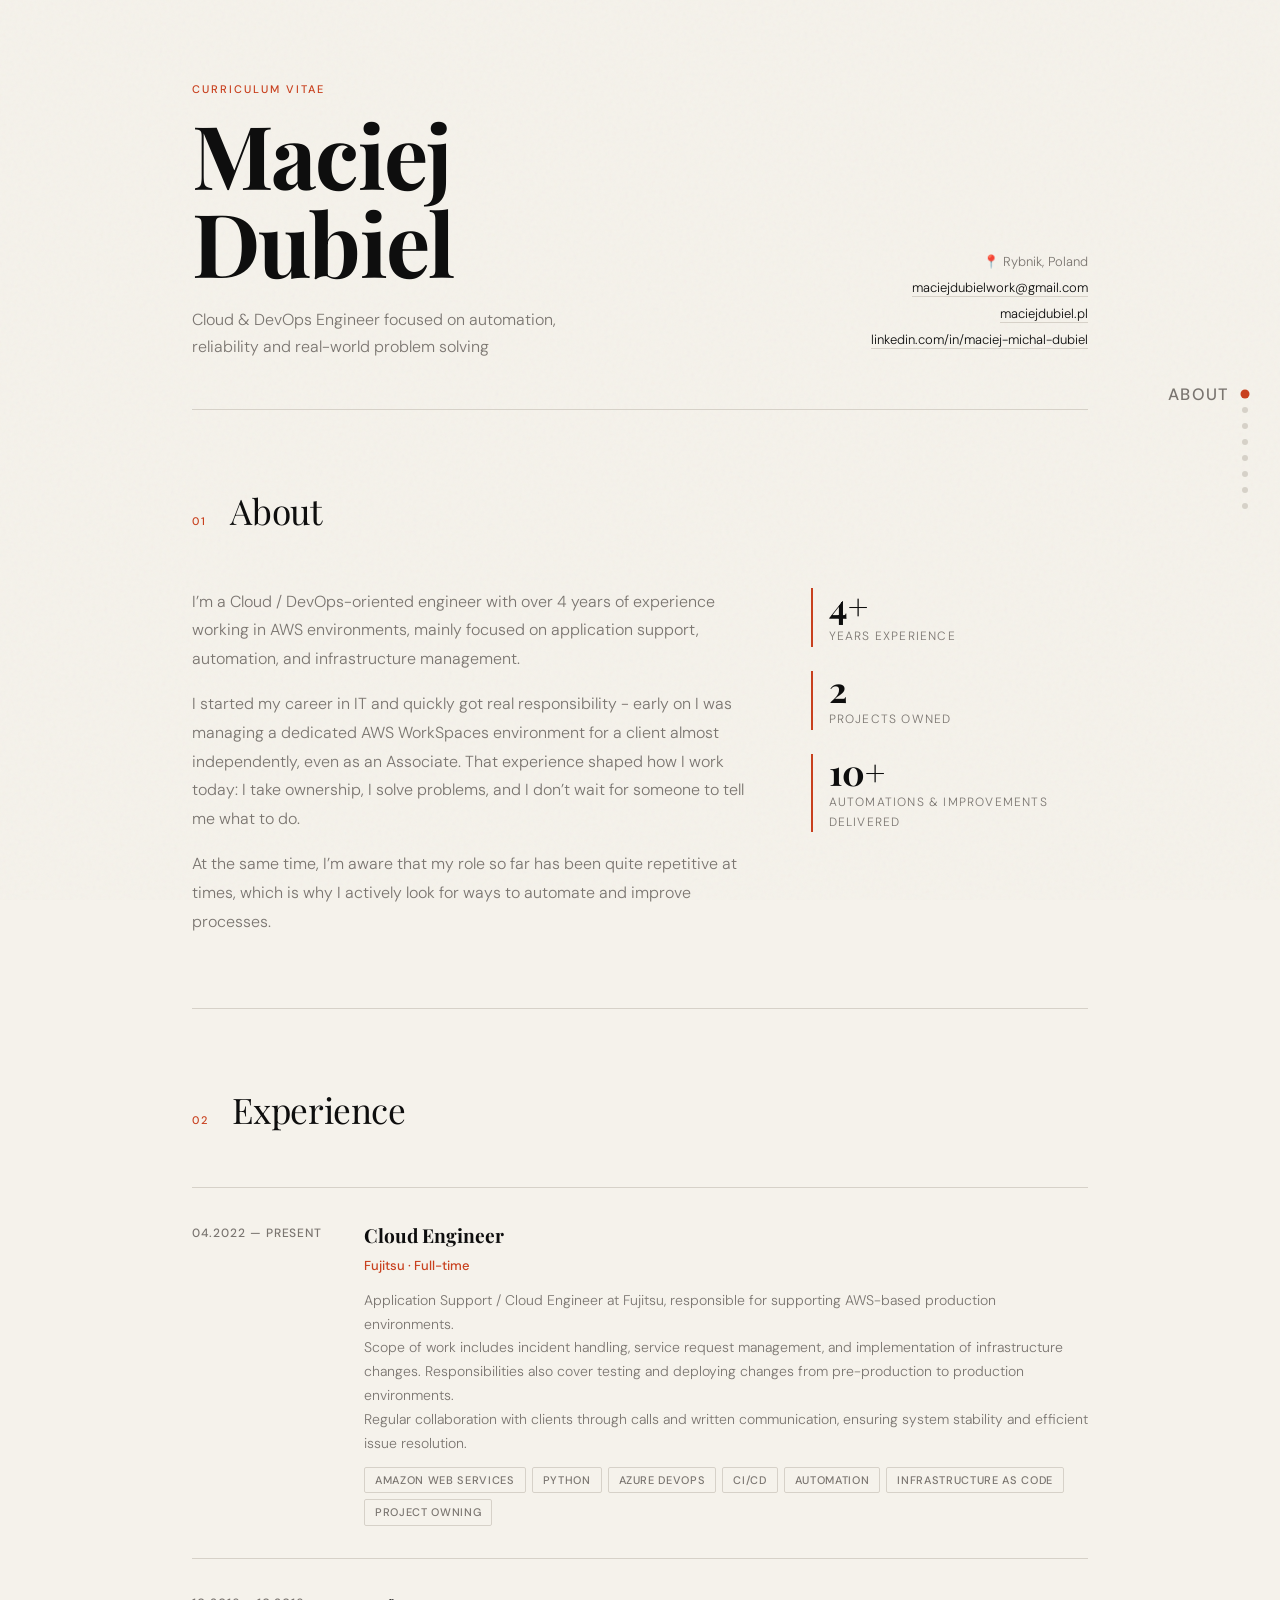
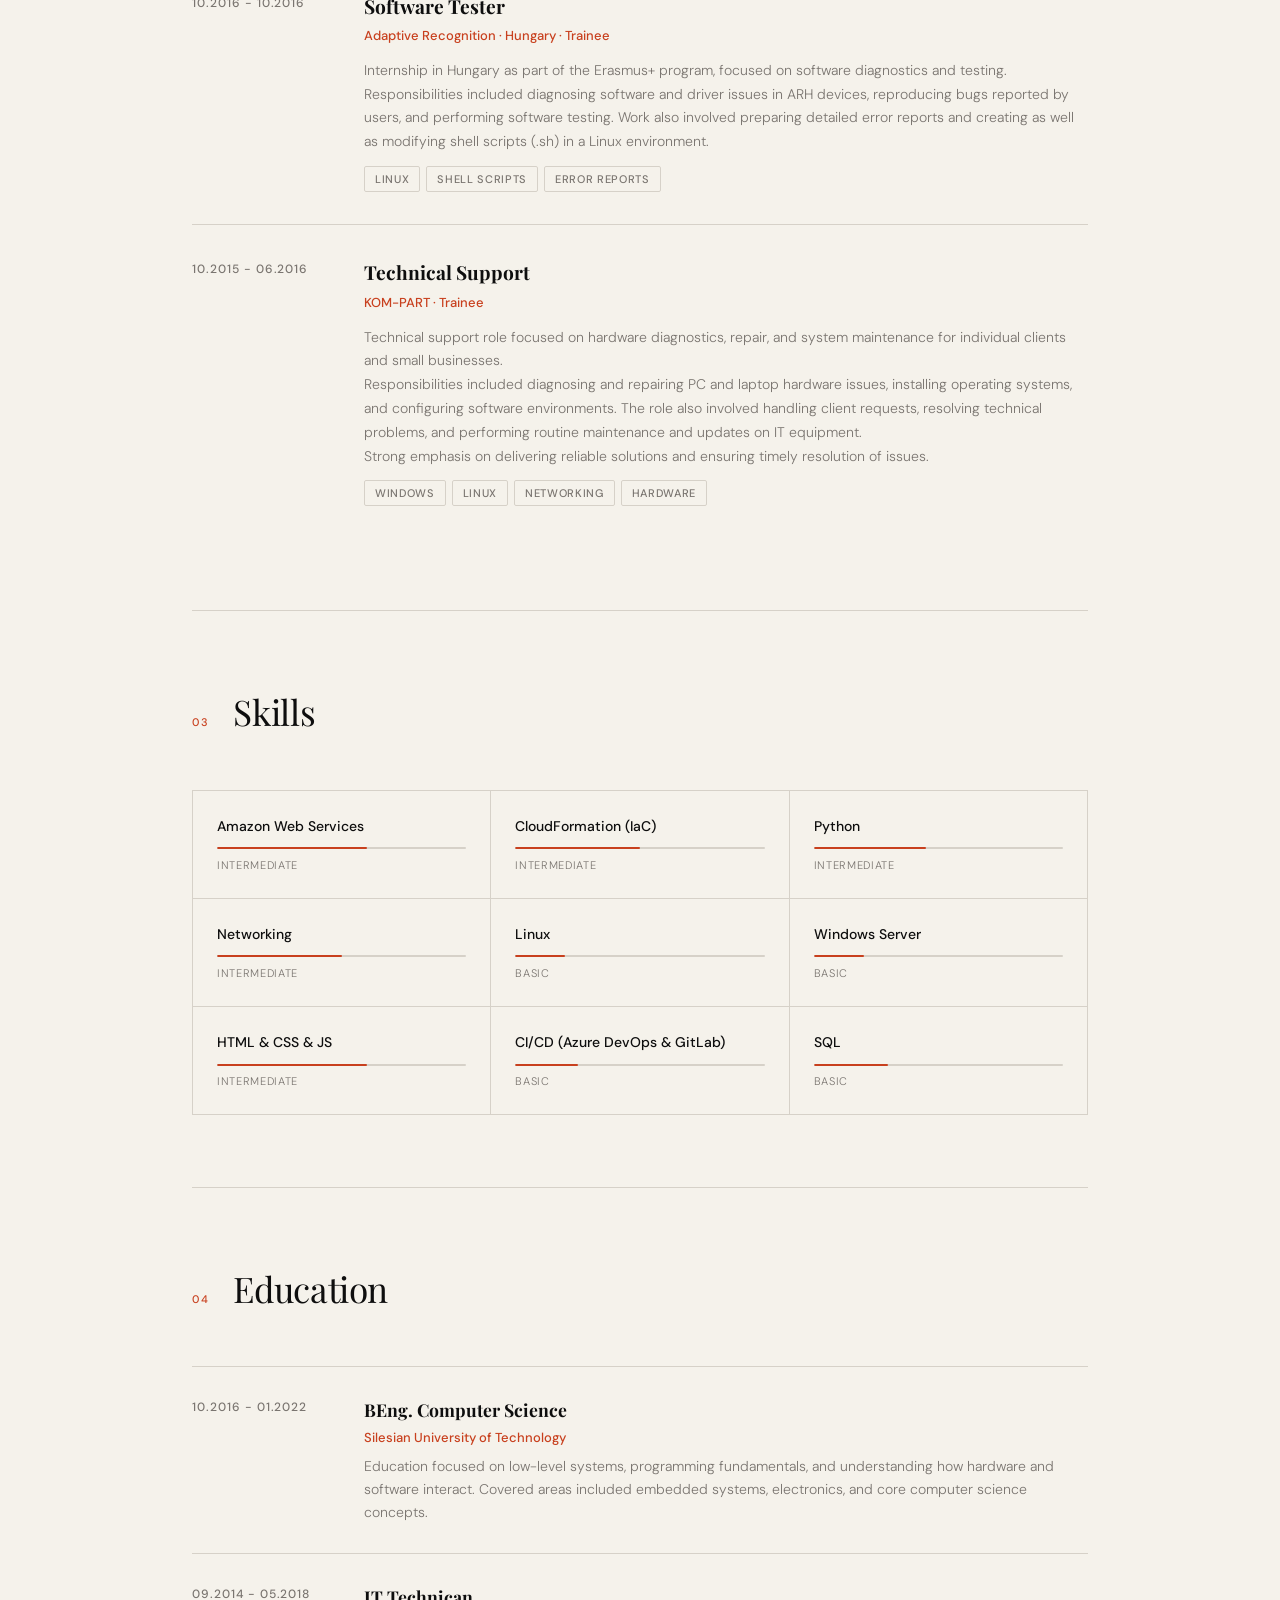
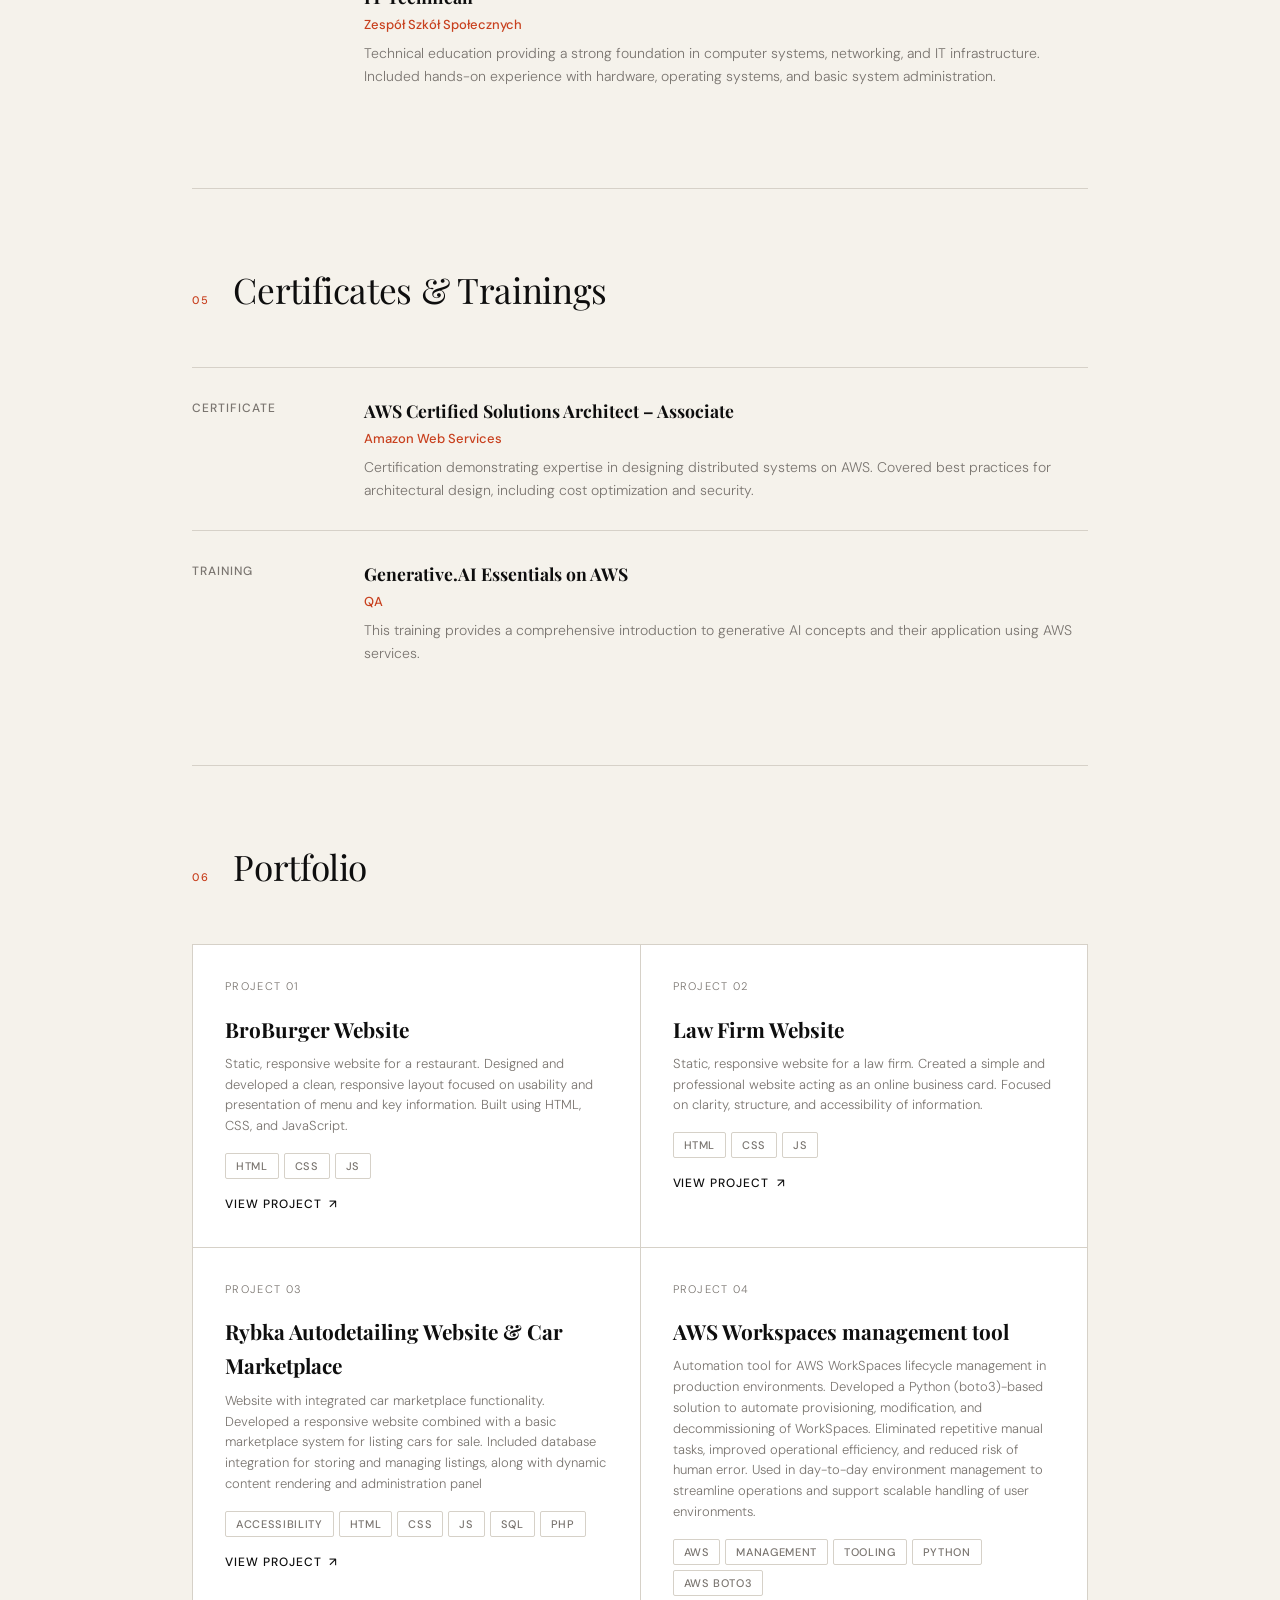
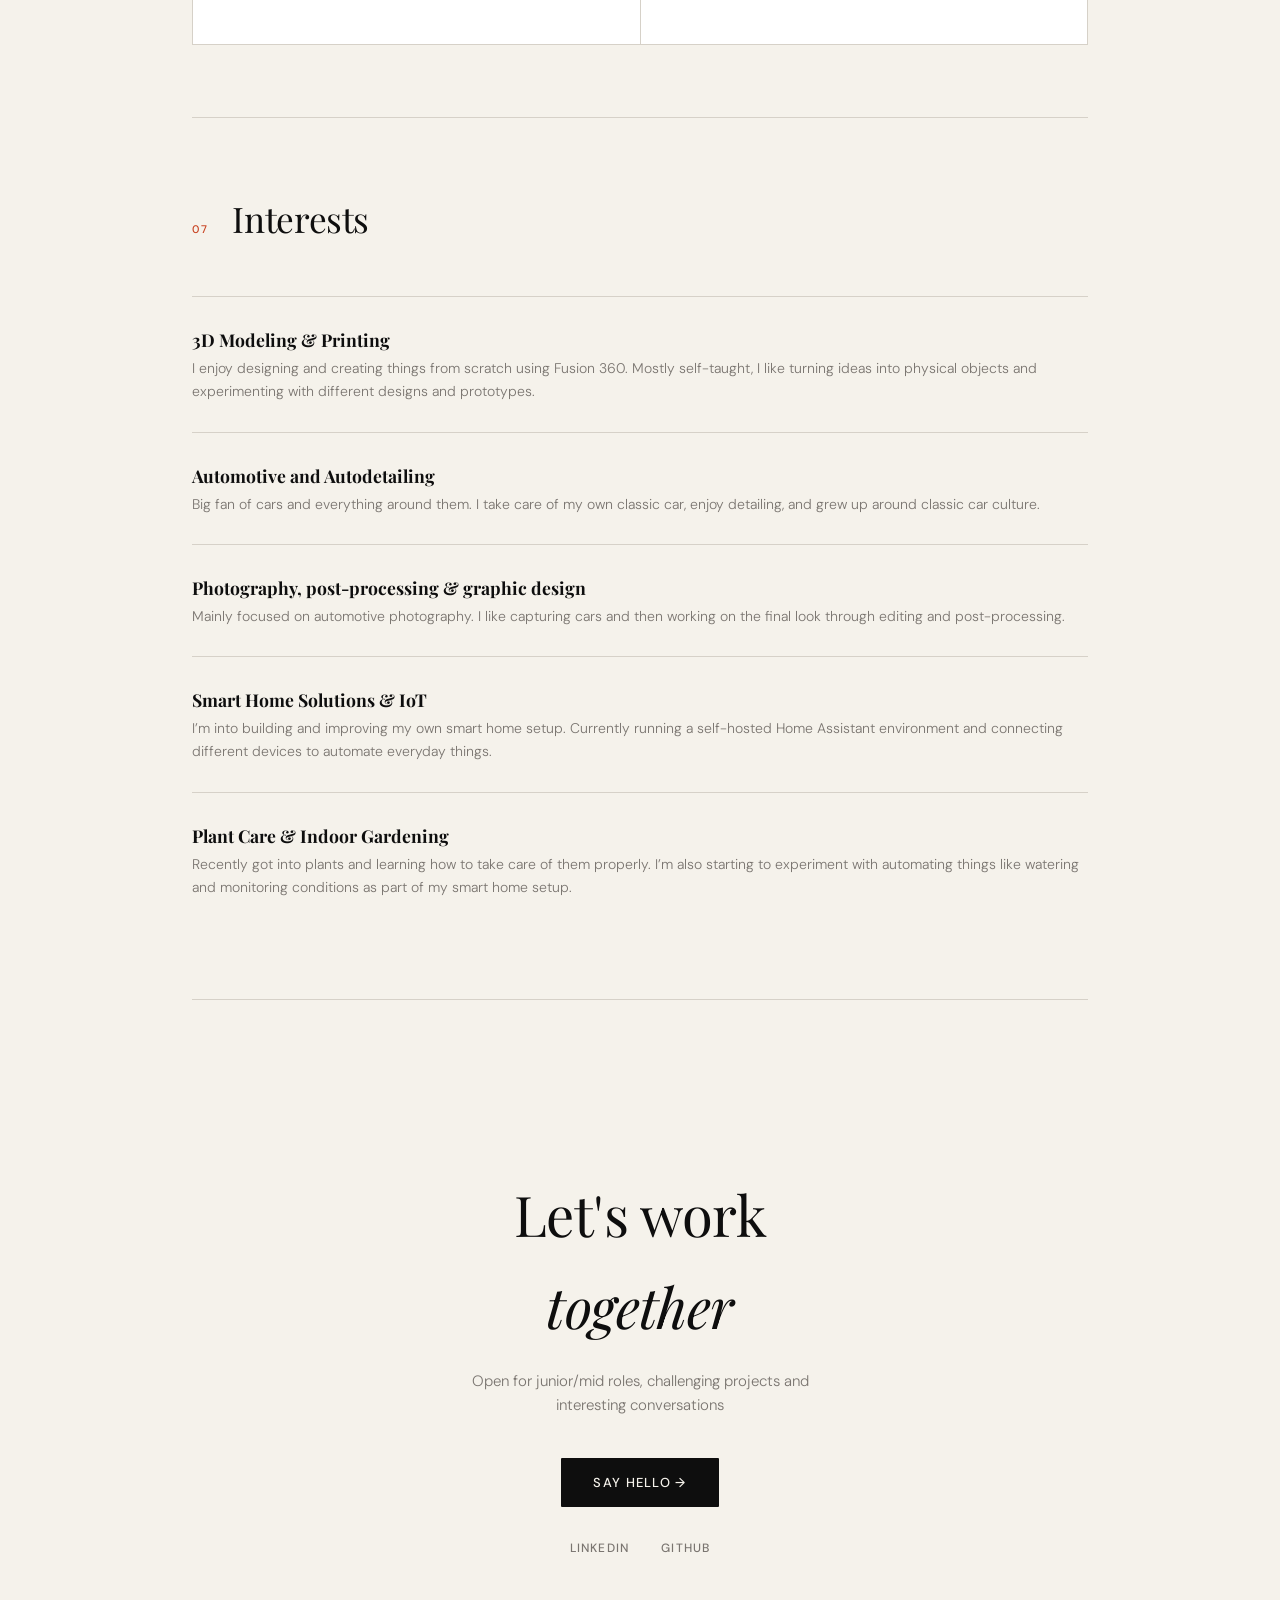
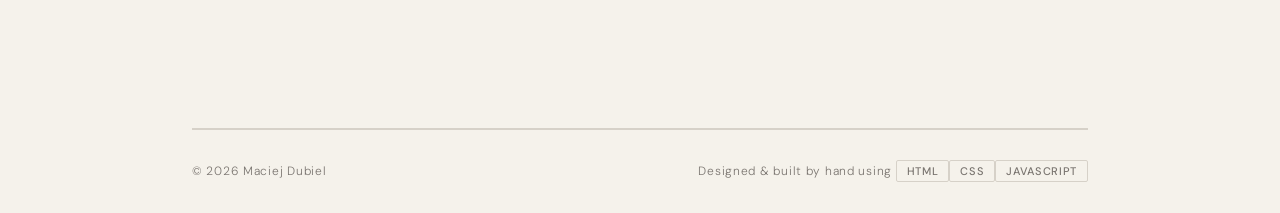
==== commit 81769a2b: "Add files via upload" ====
--- a/index.html
+++ b/index.html
@@ -306,7 +306,7 @@
 
   <footer>
     <span>© 2026 Maciej Dubiel</span>
-    <span>Designed & built by hand in one evening</span>
+    <span>Designed & built by hand using <span class="tag">HTML</span><span class="tag">CSS</span><span class="tag">JavaScript</span></span>
   </footer>
 
 </div>
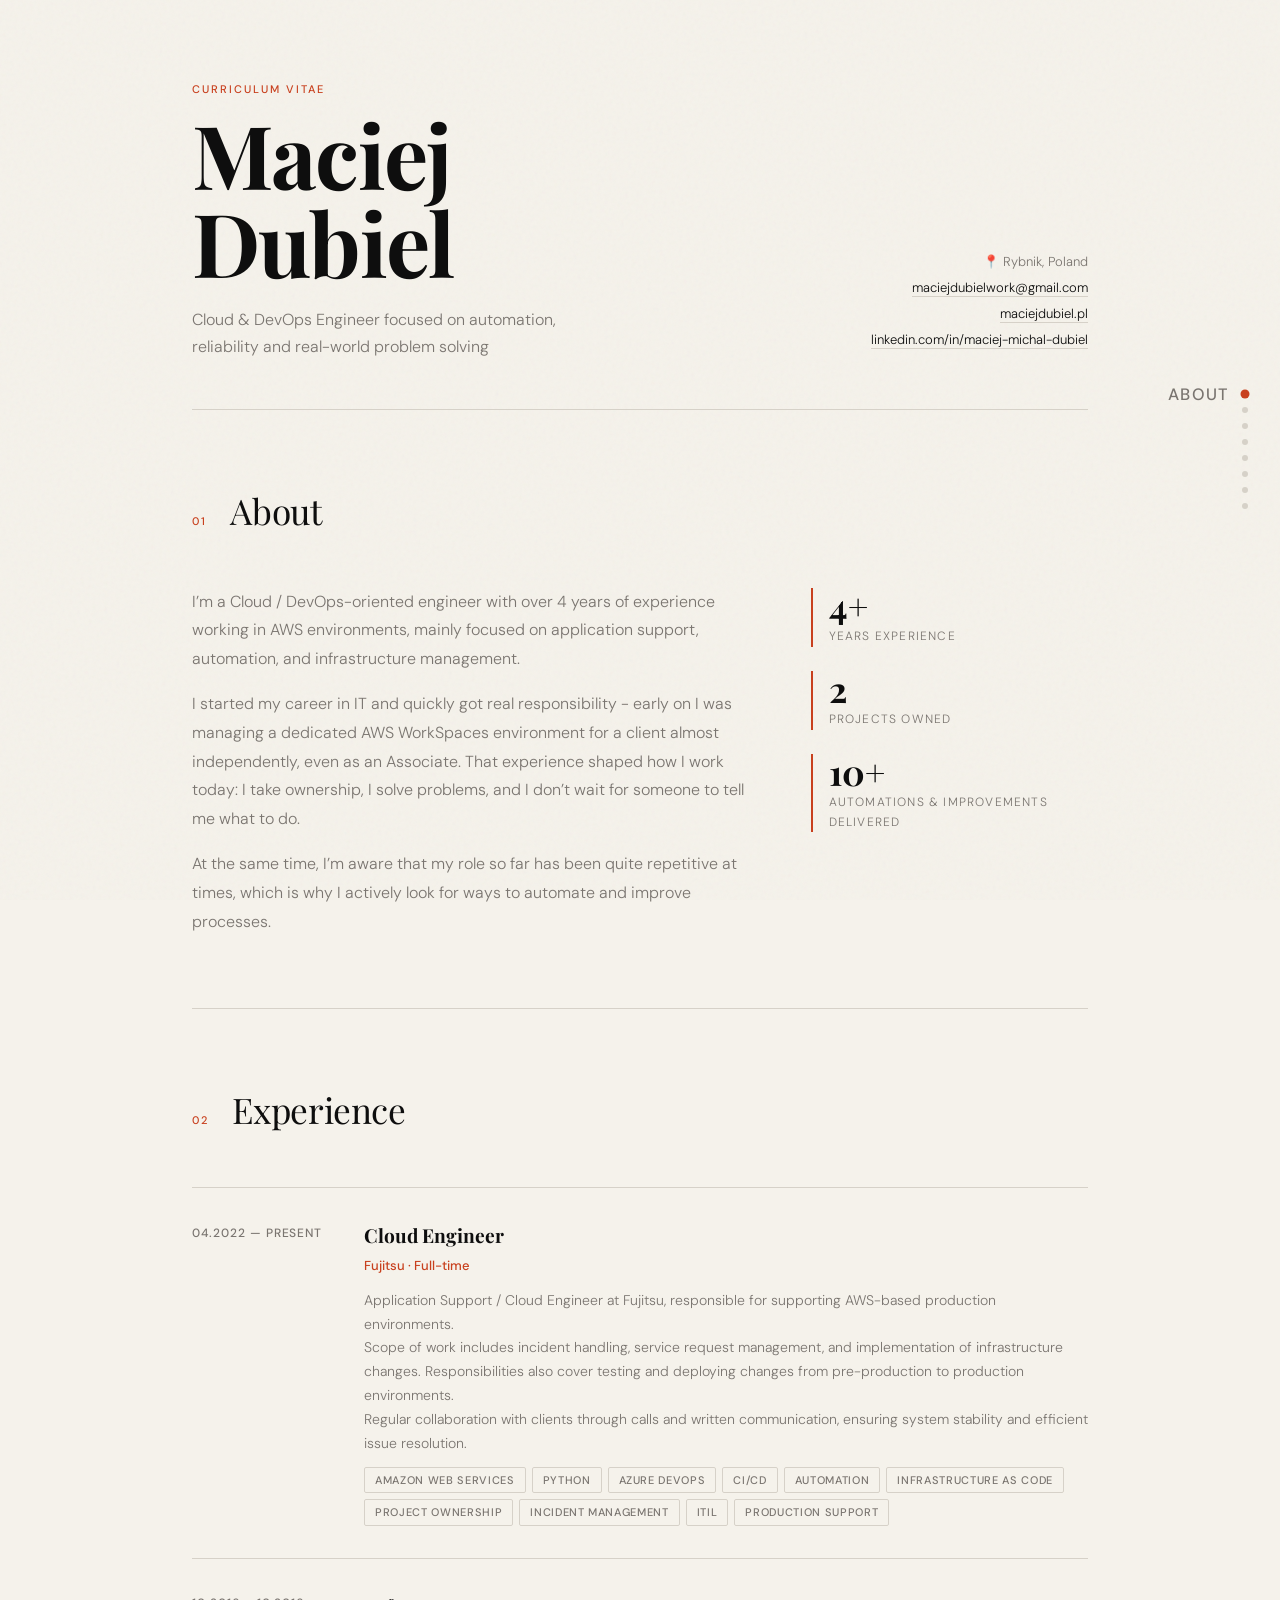
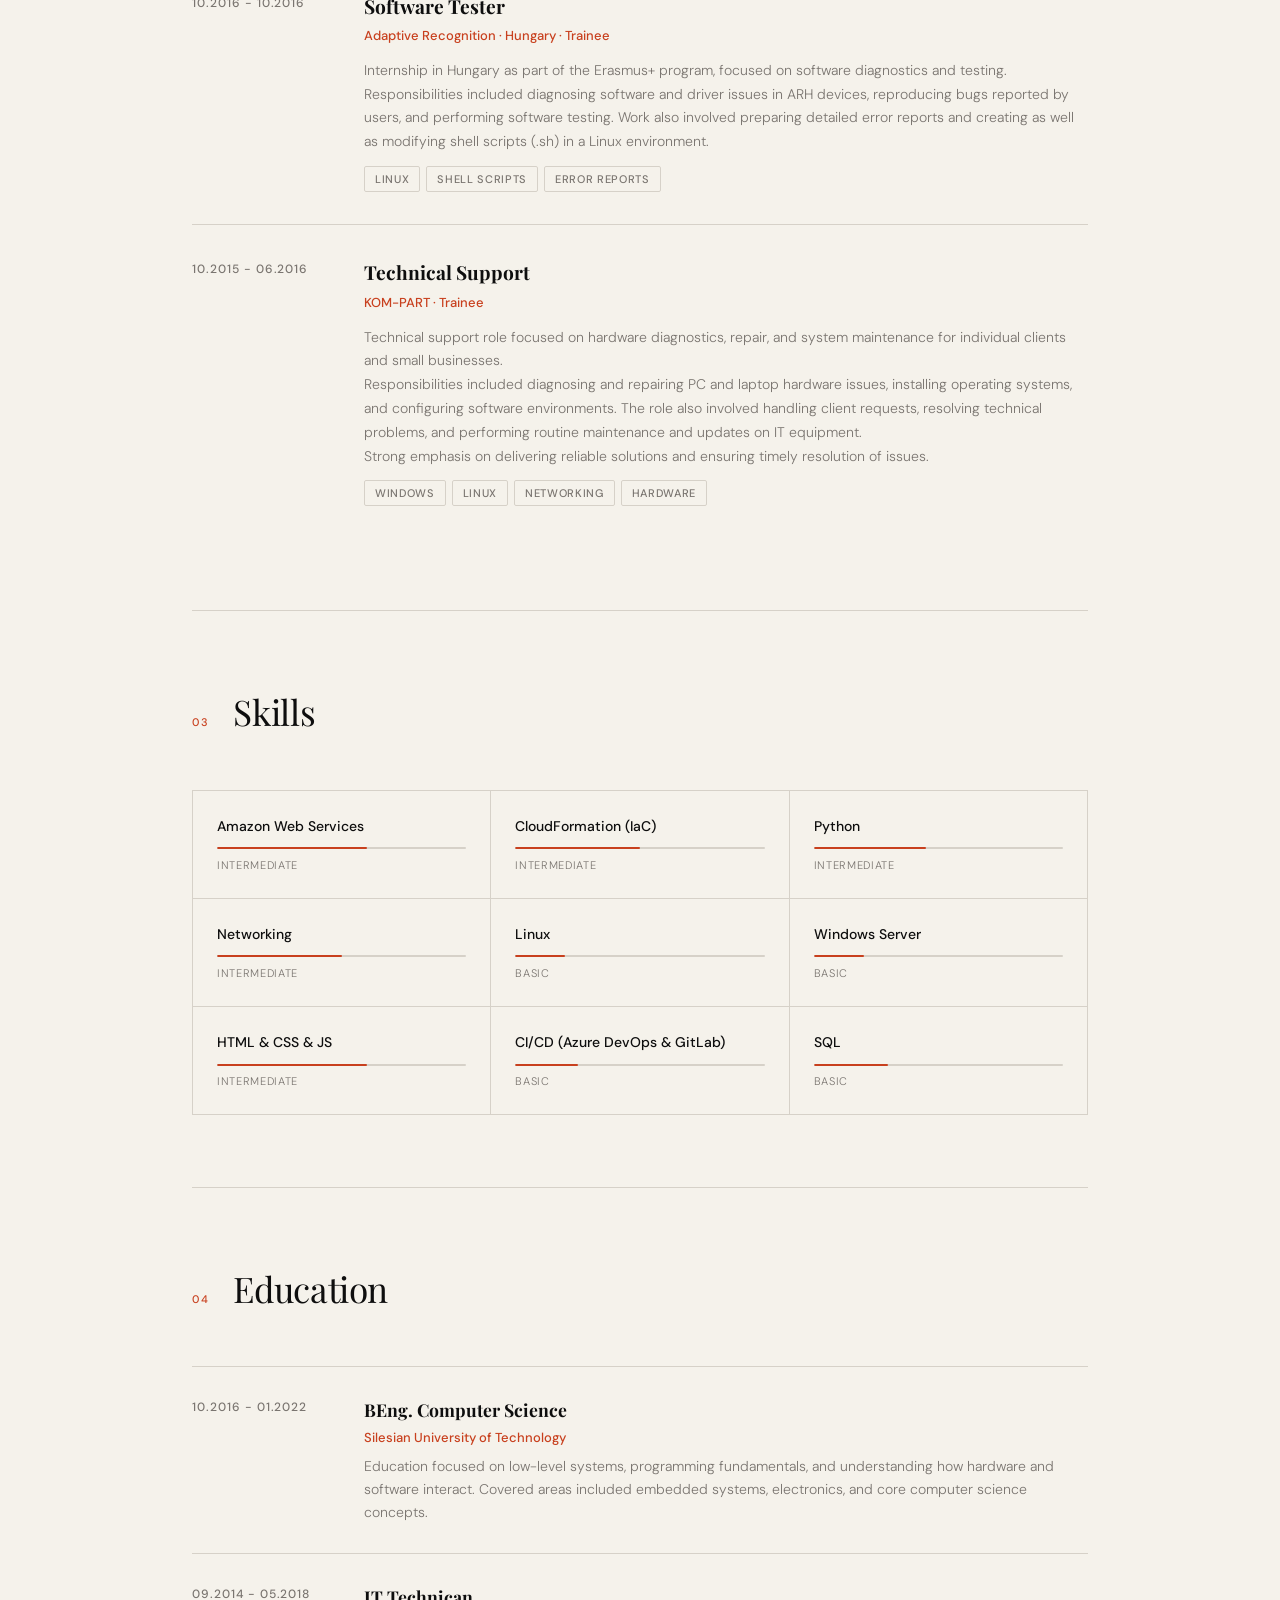
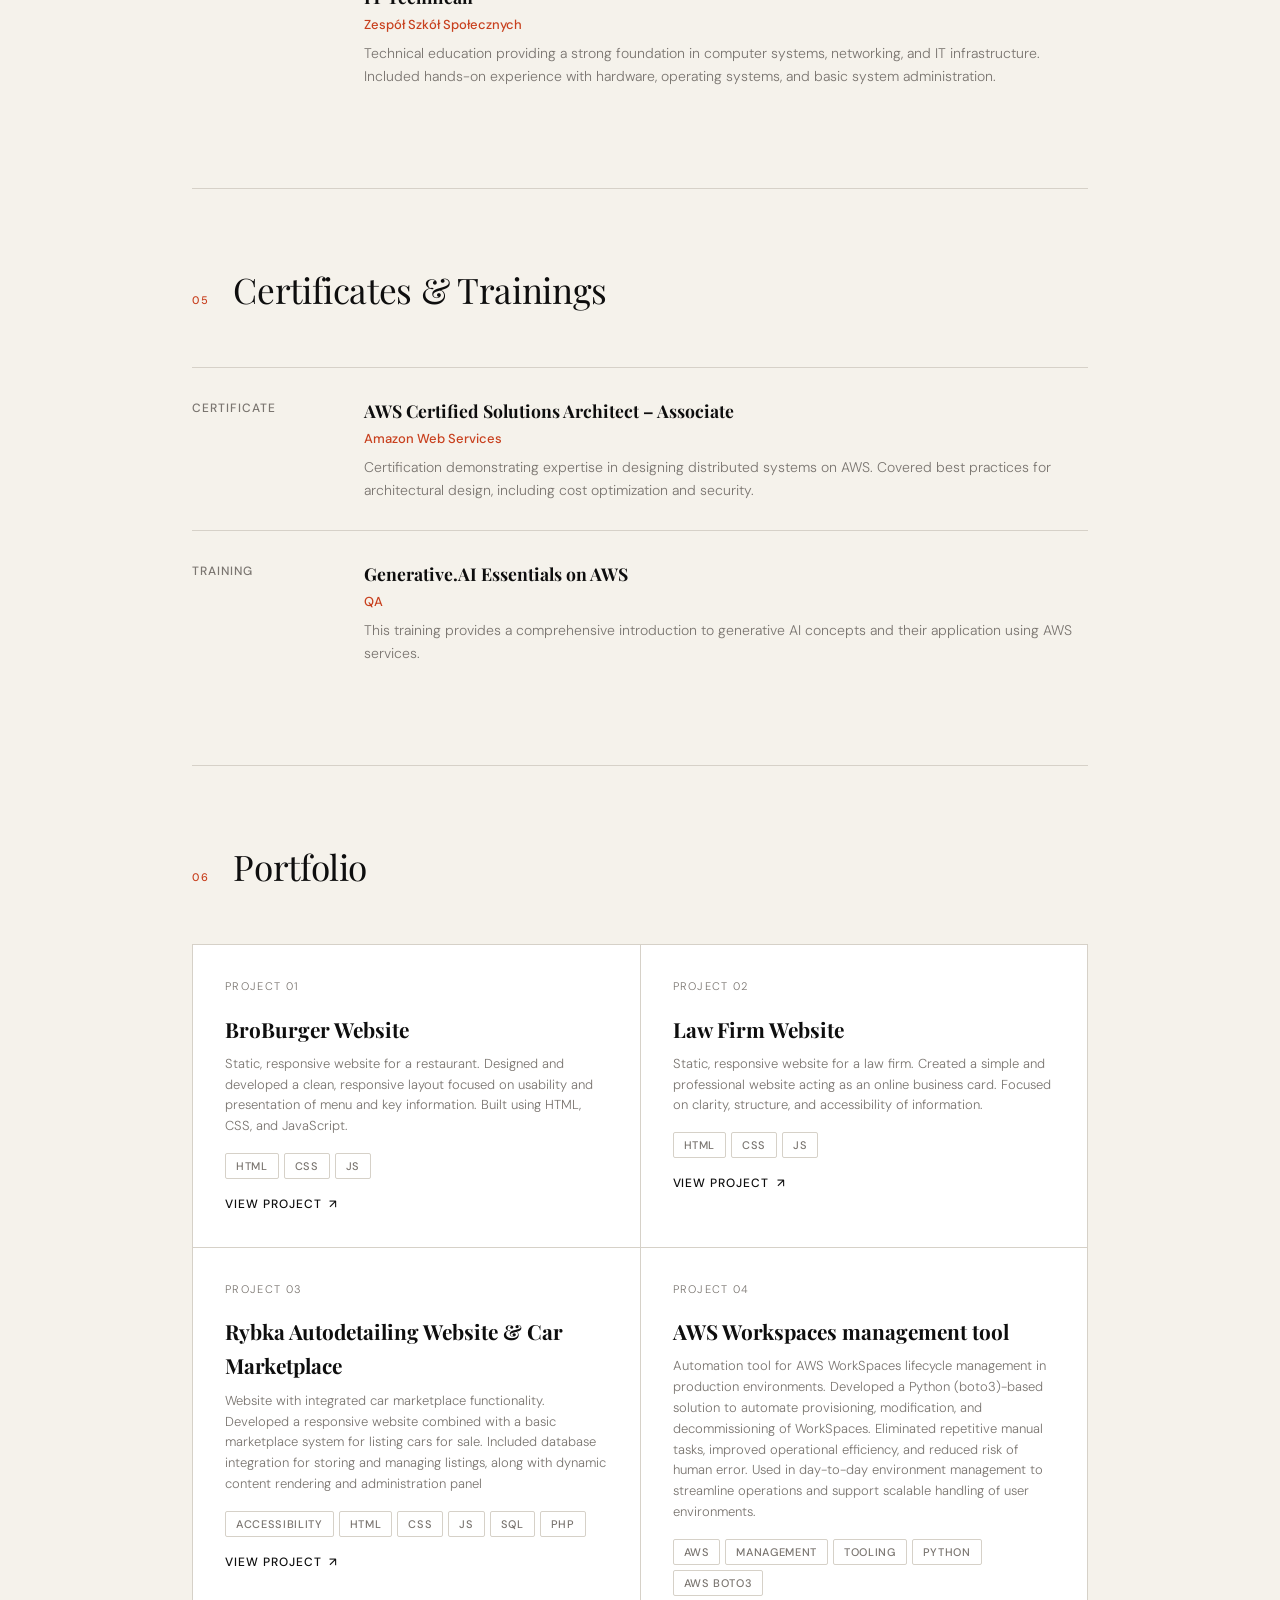
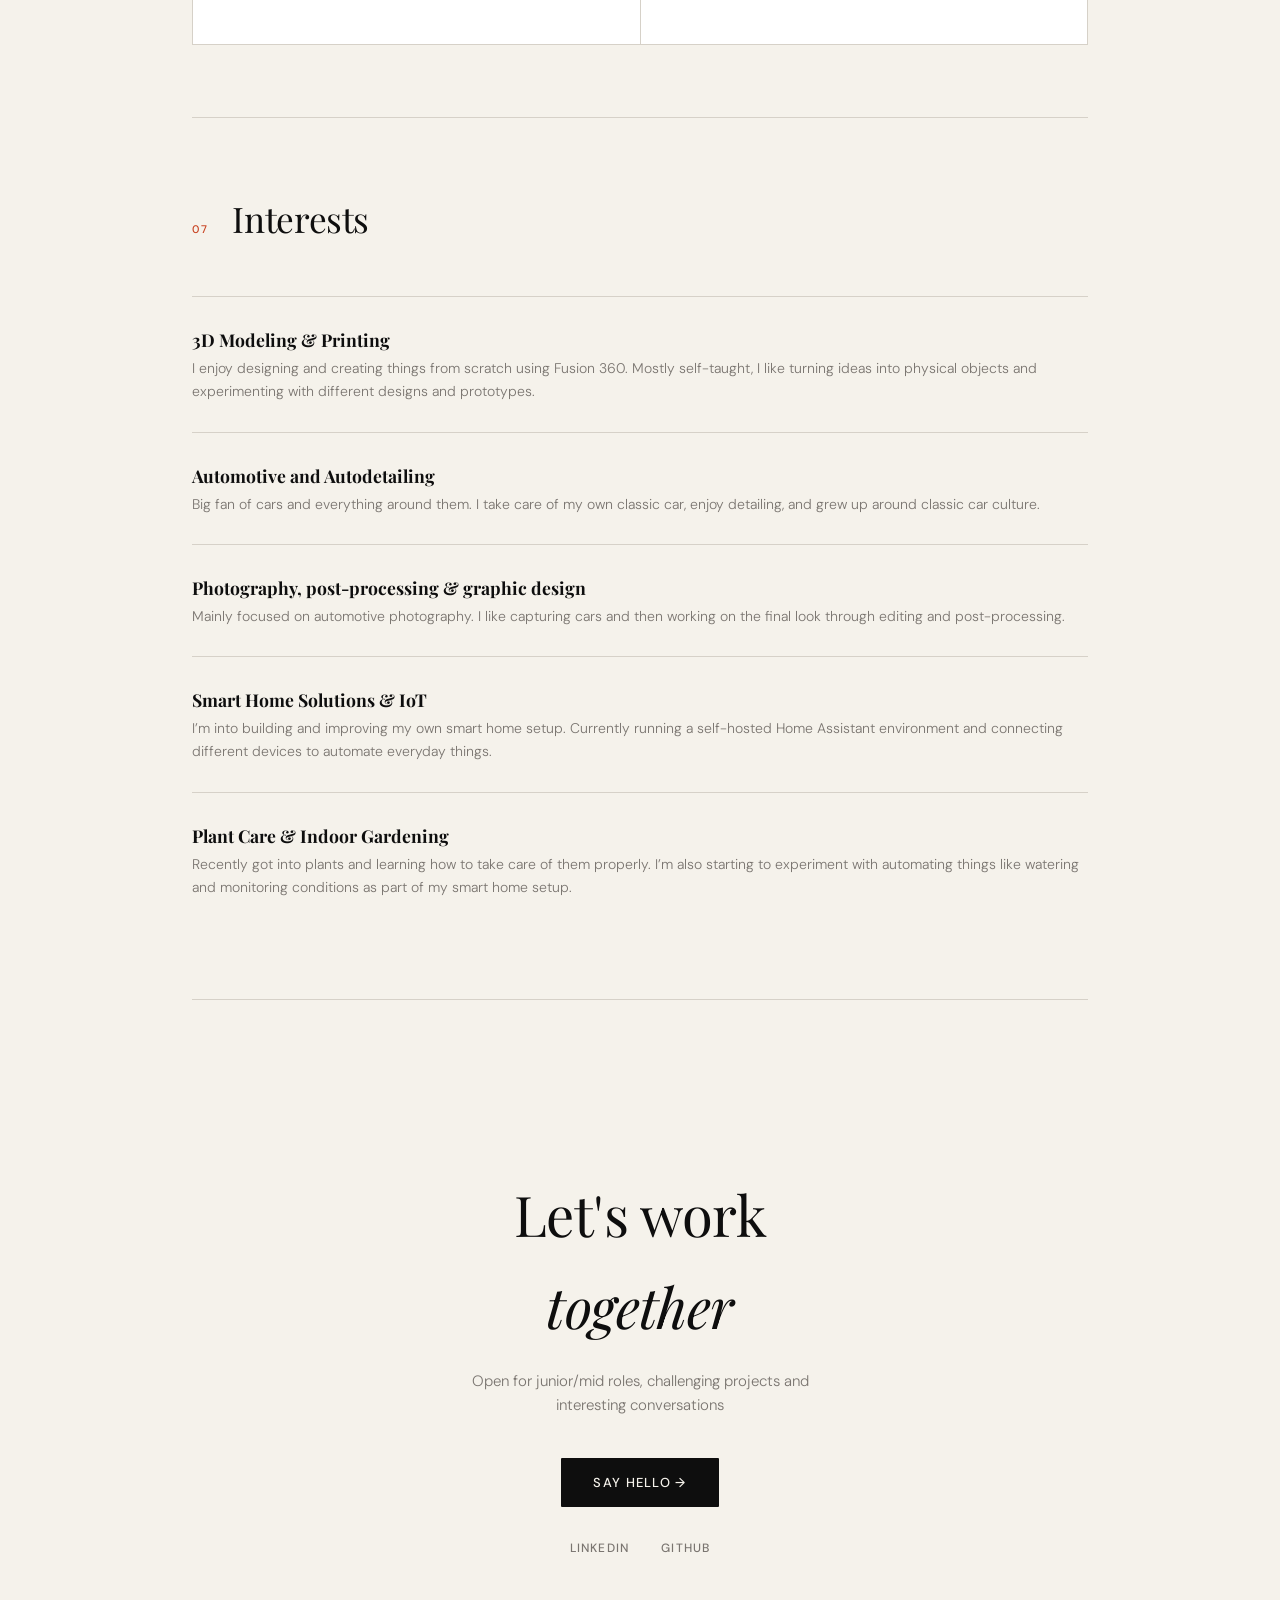
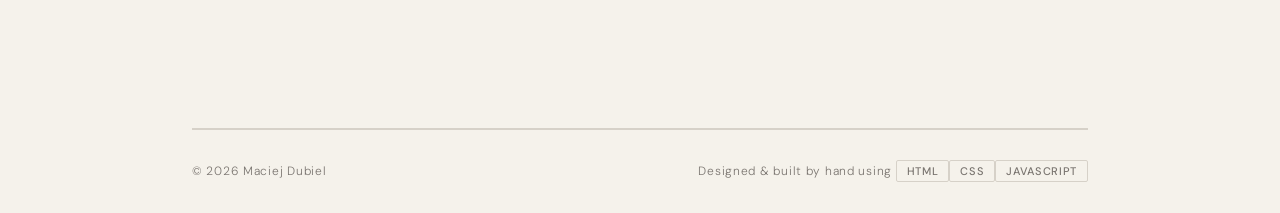
==== commit b1d5f0be: "Add files via upload" ====
--- a/index.html
+++ b/index.html
@@ -92,7 +92,10 @@
             <span class="tag">CI/CD</span>
             <span class="tag">Automation</span>
             <span class="tag">Infrastructure as Code</span>
-            <span class="tag">Project Owning</span>
+            <span class="tag">Project Ownership</span>
+            <span class="tag">Incident Management</span>
+            <span class="tag">ITIL</span>
+            <span class="tag">Production Support</span>
           </div>
         </div>
       </div>
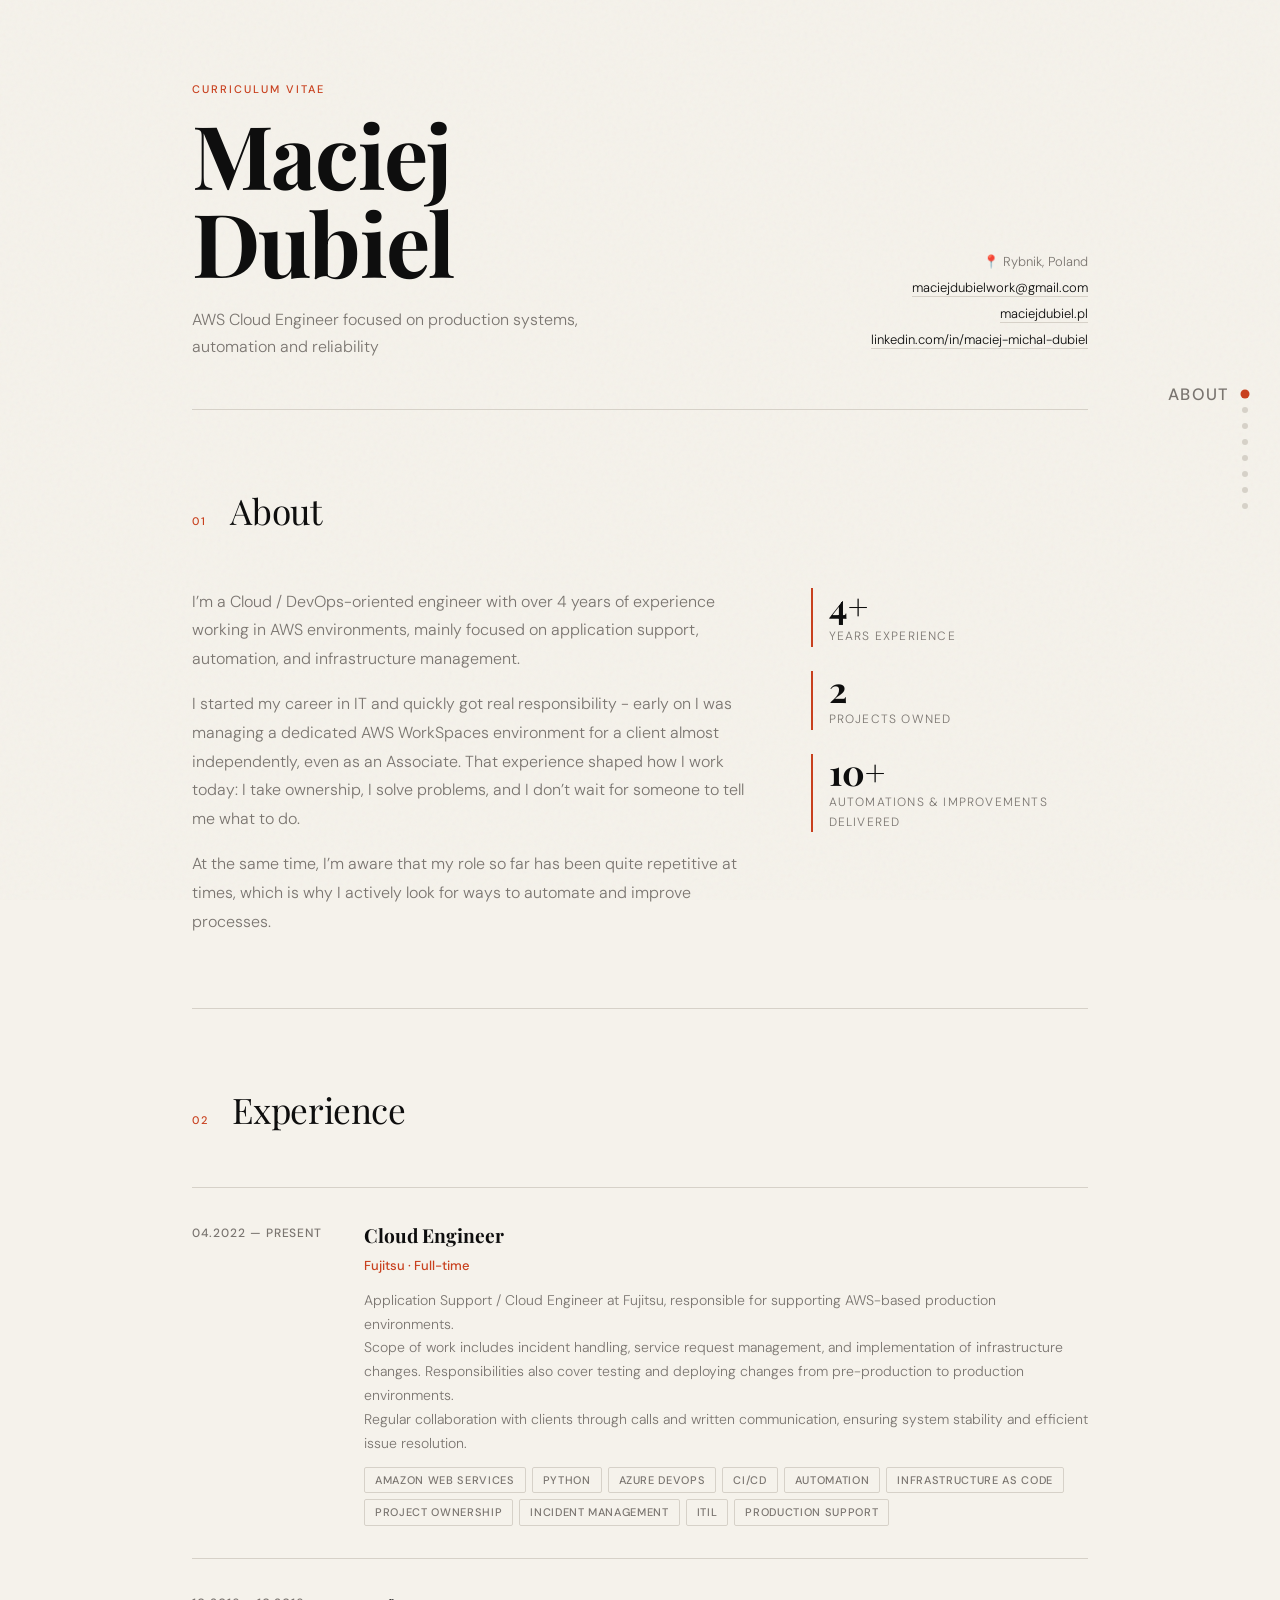
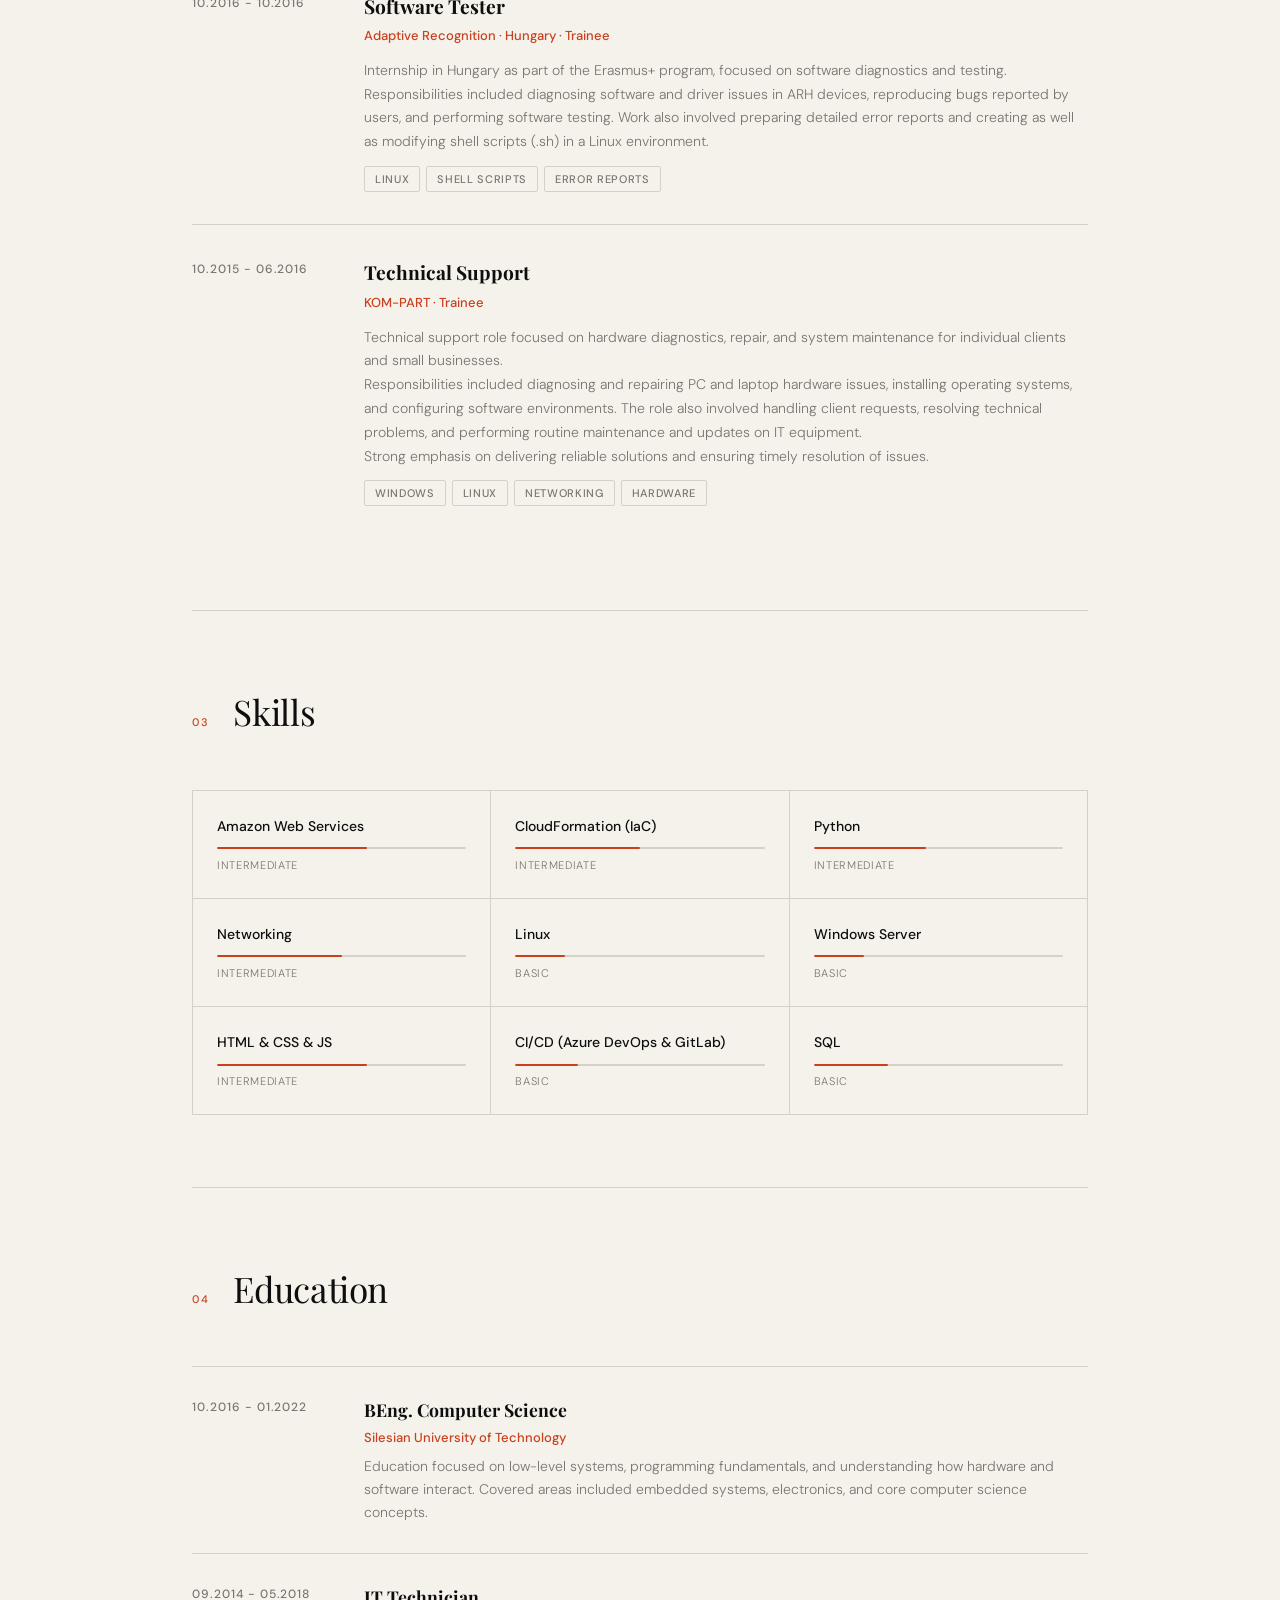
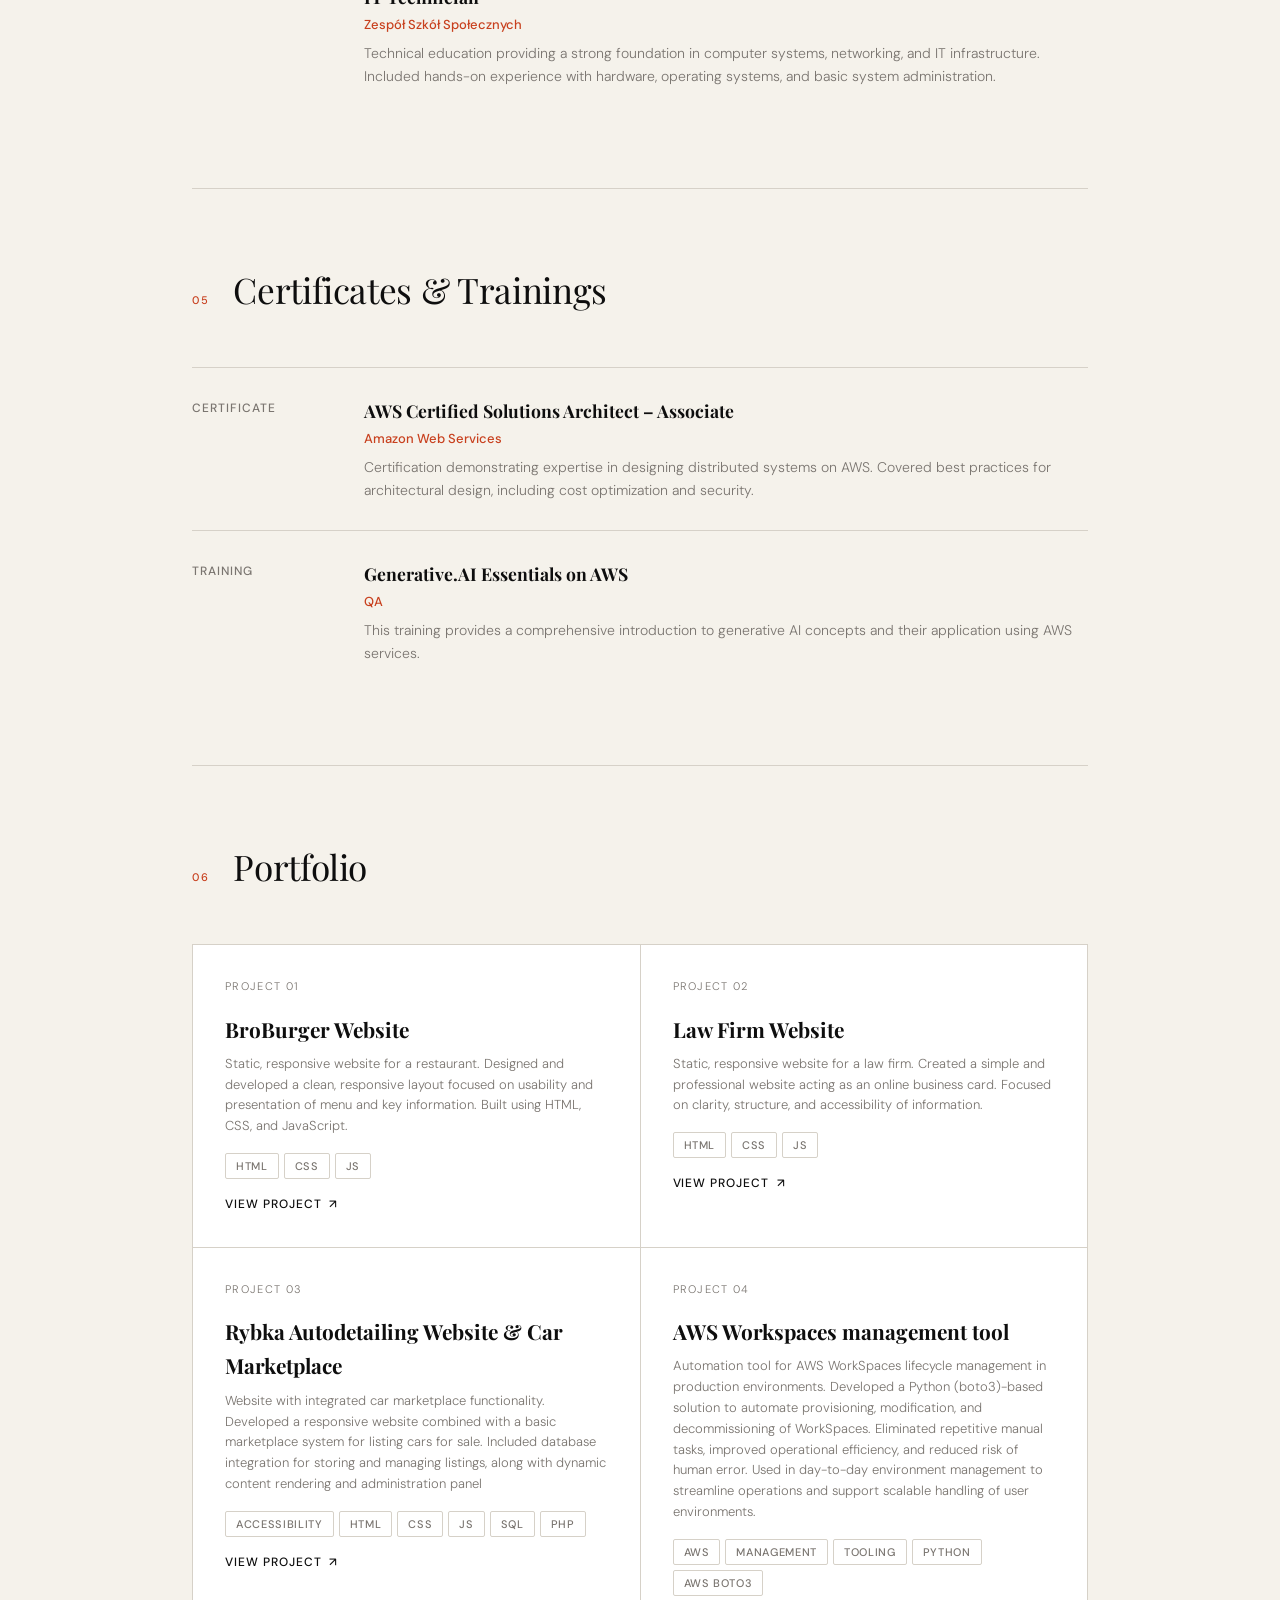
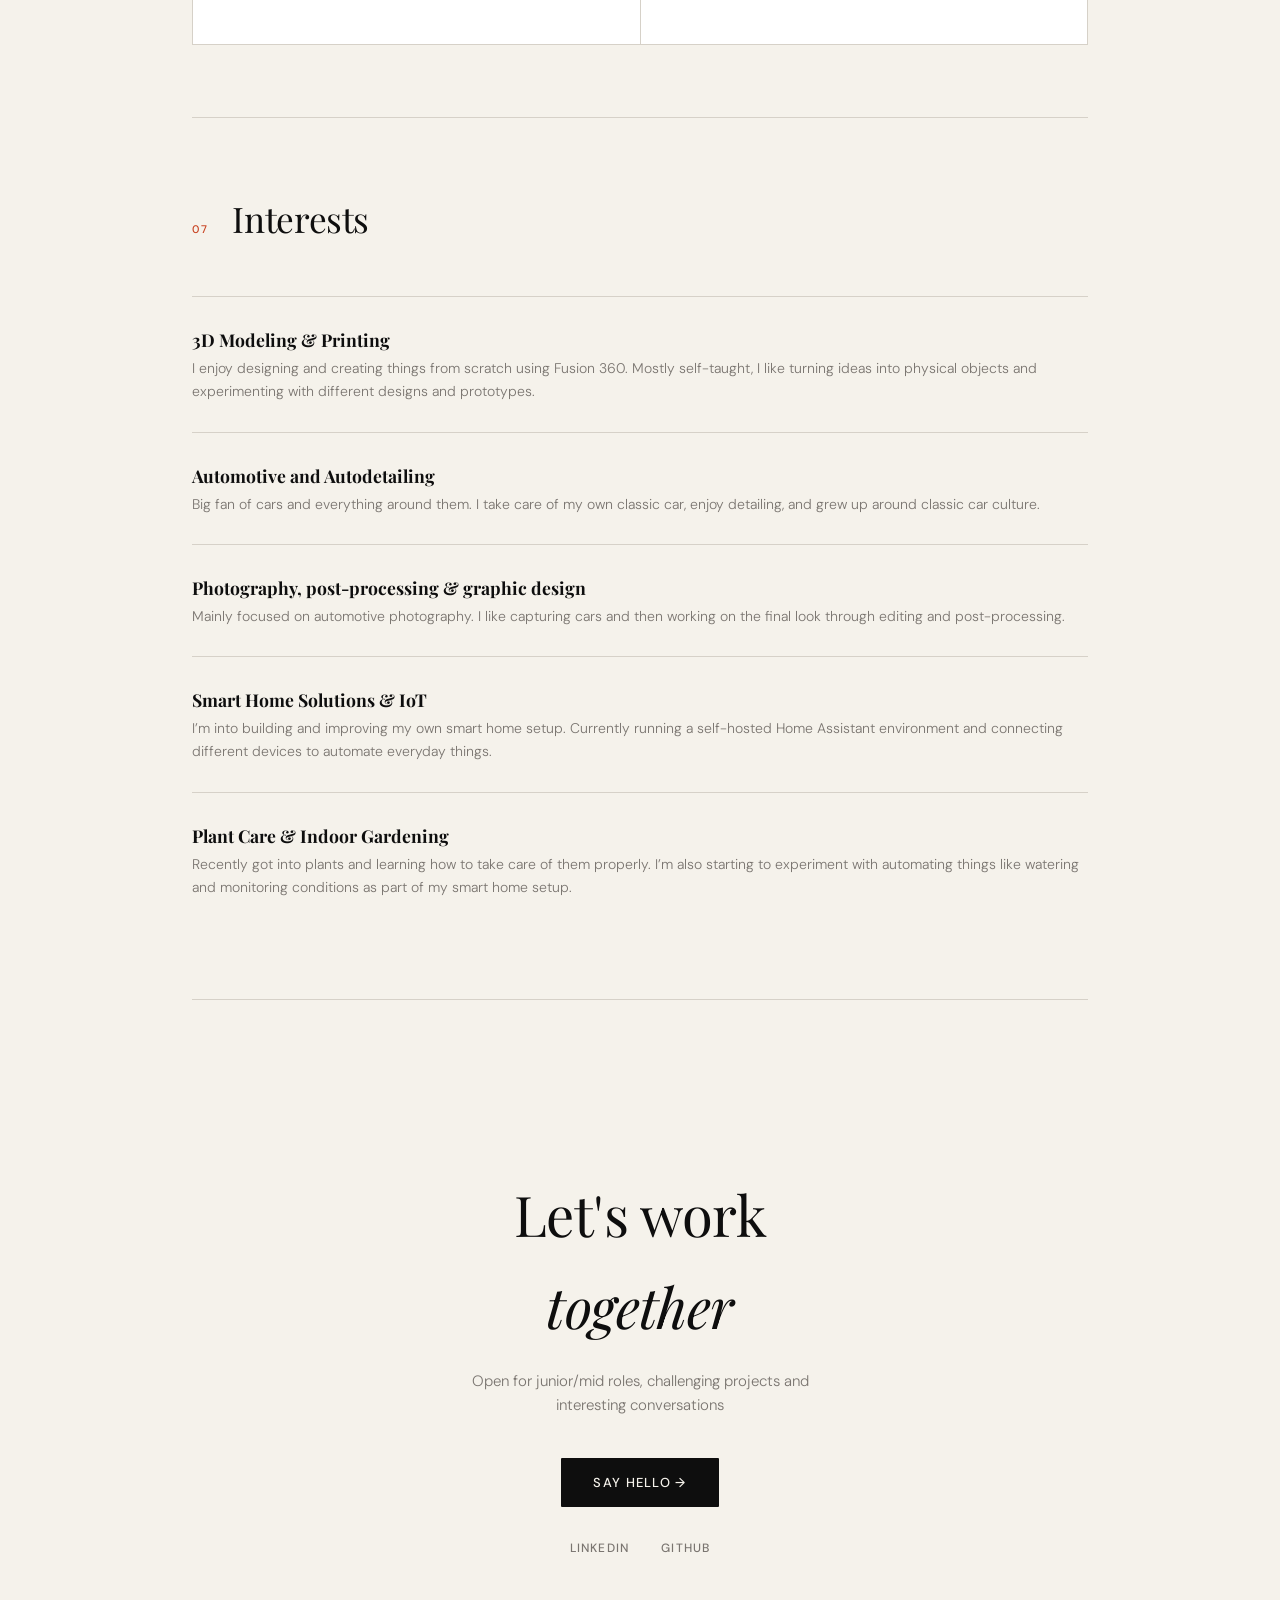
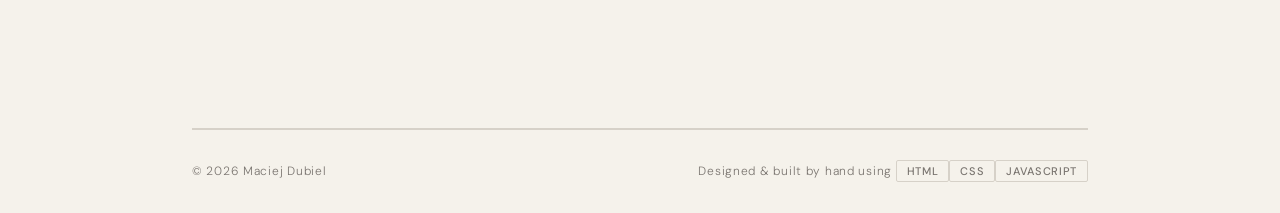
==== commit fab4cace: "Add files via upload" ====
--- a/index.html
+++ b/index.html
@@ -6,8 +6,19 @@
 <title>CV — Maciej Dubiel</title>
 <link href="https://fonts.googleapis.com/css2?family=Playfair+Display:ital,wght@0,400;0,700;1,400&family=DM+Sans:wght@300;400;500&display=swap" rel="stylesheet">
 <link rel="stylesheet" href="style.css">
-<meta name="og:images" content="ogimage.png">
-<meta name="description" content="Curriculum Vitae of Maciej Dubiel, a Cloud & DevOps Engineer with over 4 years of experience in AWS environments, focused on automation, reliability, and real-world problem solving.">
+<meta property="og:image" content="https://maciejdubiel.pl/ogimage.png">
+<meta property="og:title" content="Maciej Dubiel – Cloud & DevOps Engineer">
+<meta property="og:description" content="AWS-focused engineer working with production environments, automation and infrastructure.">
+<meta property="og:url" content="https://maciejdubiel.pl">
+<meta property="og:type" content="website">
+<meta name="description" content="AWS Cloud Engineer with 4+ years of experience in production environments, automation and application support.">
+<meta name="twitter:card" content="summary_large_image">
+<meta name="twitter:title" content="Maciej Dubiel – Cloud & DevOps Engineer">
+<meta name="twitter:description" content="AWS Cloud Engineer focused on production systems, automation and reliability.">
+<meta name="twitter:image" content="https://maciejdubiel.pl/ogimage.png">
+<link rel="canonical" href="https://maciejdubiel.pl">
+<meta name="robots" content="index, follow">
+<meta name="author" content="Maciej Dubiel">
 </head>
 <body>
 
@@ -30,7 +41,7 @@
     <div class="header-left">
       <p class="name-label">Curriculum Vitae</p>
       <h1>Maciej<br>Dubiel</h1>
-      <p class="tagline">Cloud & DevOps Engineer focused on automation, reliability and real-world problem solving</p>
+      <p class="tagline">AWS Cloud Engineer focused on production systems, automation and reliability</p>
     </div>
     <div class="header-right">
       <div>📍 Rybnik, Poland</div>
@@ -172,7 +183,7 @@
       <div class="edu-item fade-in">
         <div class="edu-year">09.2014 - 05.2018</div>
         <div class="edu-content">
-          <h3>IT Technican</h3>
+          <h3>IT Technician</h3>
           <div class="institution">Zespół Szkół Społecznych</div>
           <p>Technical education providing a strong foundation in computer systems, networking, and IT infrastructure. Included hands-on experience with hardware, operating systems, and basic system administration.</p>
         </div>
@@ -242,7 +253,7 @@
         <div class="proj-link">View project <span class="proj-arrow">↗</span></div>
       </a>
 
-      <a class="portfolio-item" href="#" target="_blank">
+      <a class="portfolio-item" href="#">
         <div class="proj-num">Project 04</div>
         <div class="proj-title">AWS Workspaces management tool</div>
         <div class="proj-desc">Automation tool for AWS WorkSpaces lifecycle management in production environments.
@@ -349,5 +360,18 @@
 
   sections.forEach(s => sectionObserver.observe(s));
 </script>
+<script type="application/ld+json">
+{
+  "@context": "https://schema.org",
+  "@type": "Person",
+  "name": "Maciej Dubiel",
+  "jobTitle": "Cloud Engineer",
+  "url": "https://maciejdubiel.pl",
+  "sameAs": [
+    "https://linkedin.com/in/maciej-michal-dubiel",
+    "https://github.com/pozdromaciek"
+  ]
+}
+</script>
 </body>
 </html>
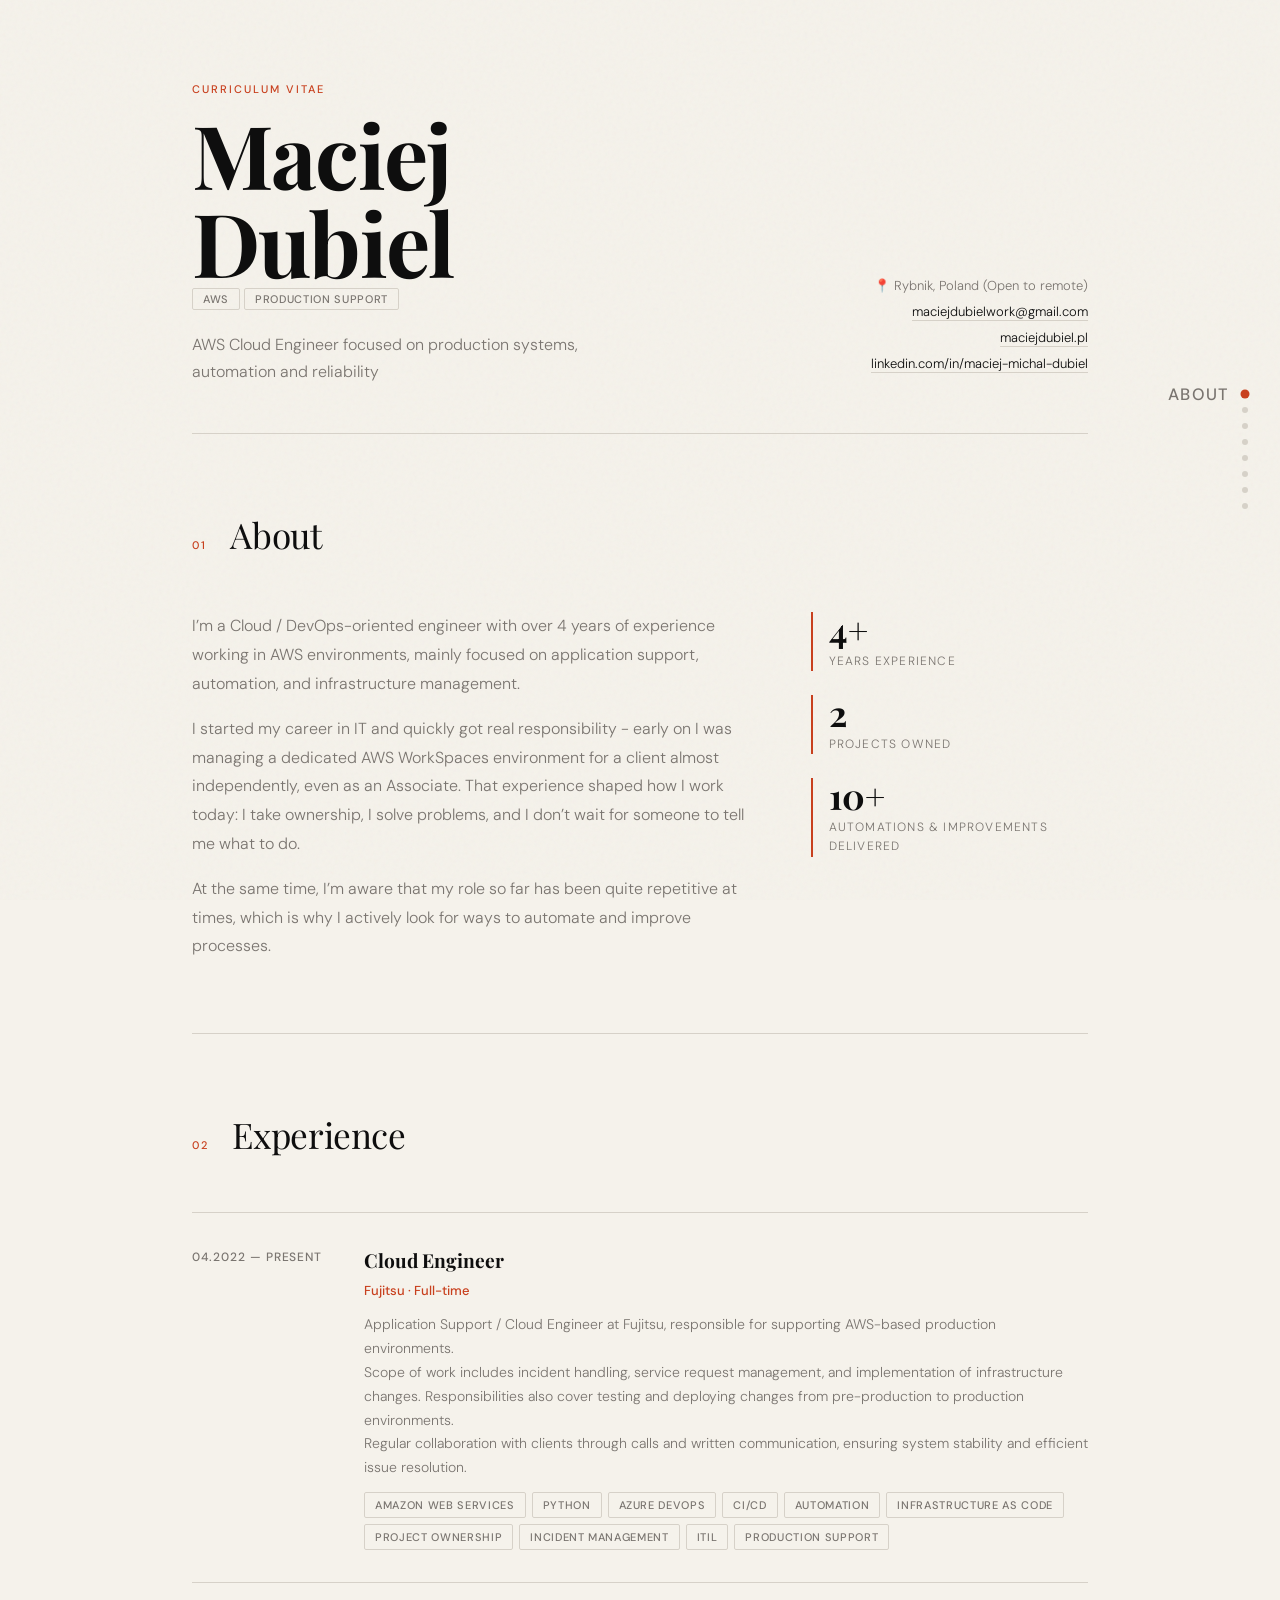
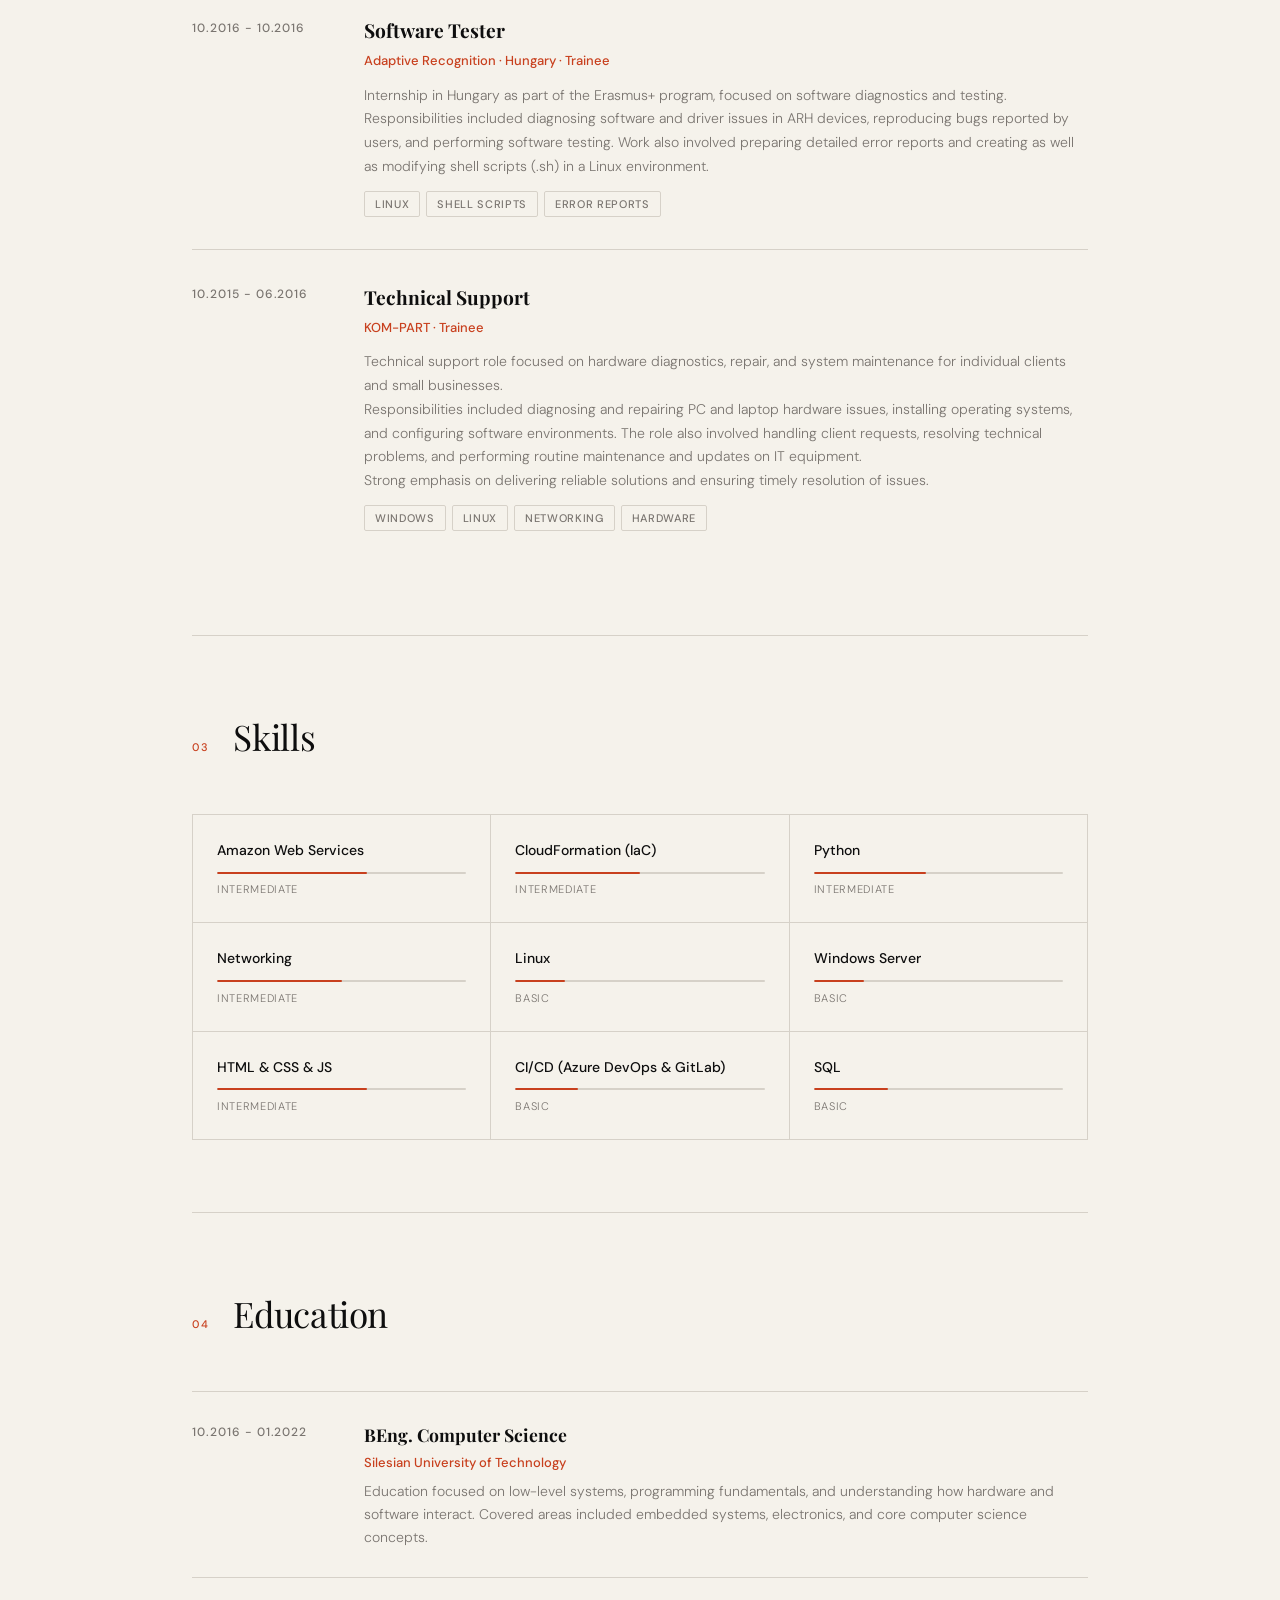
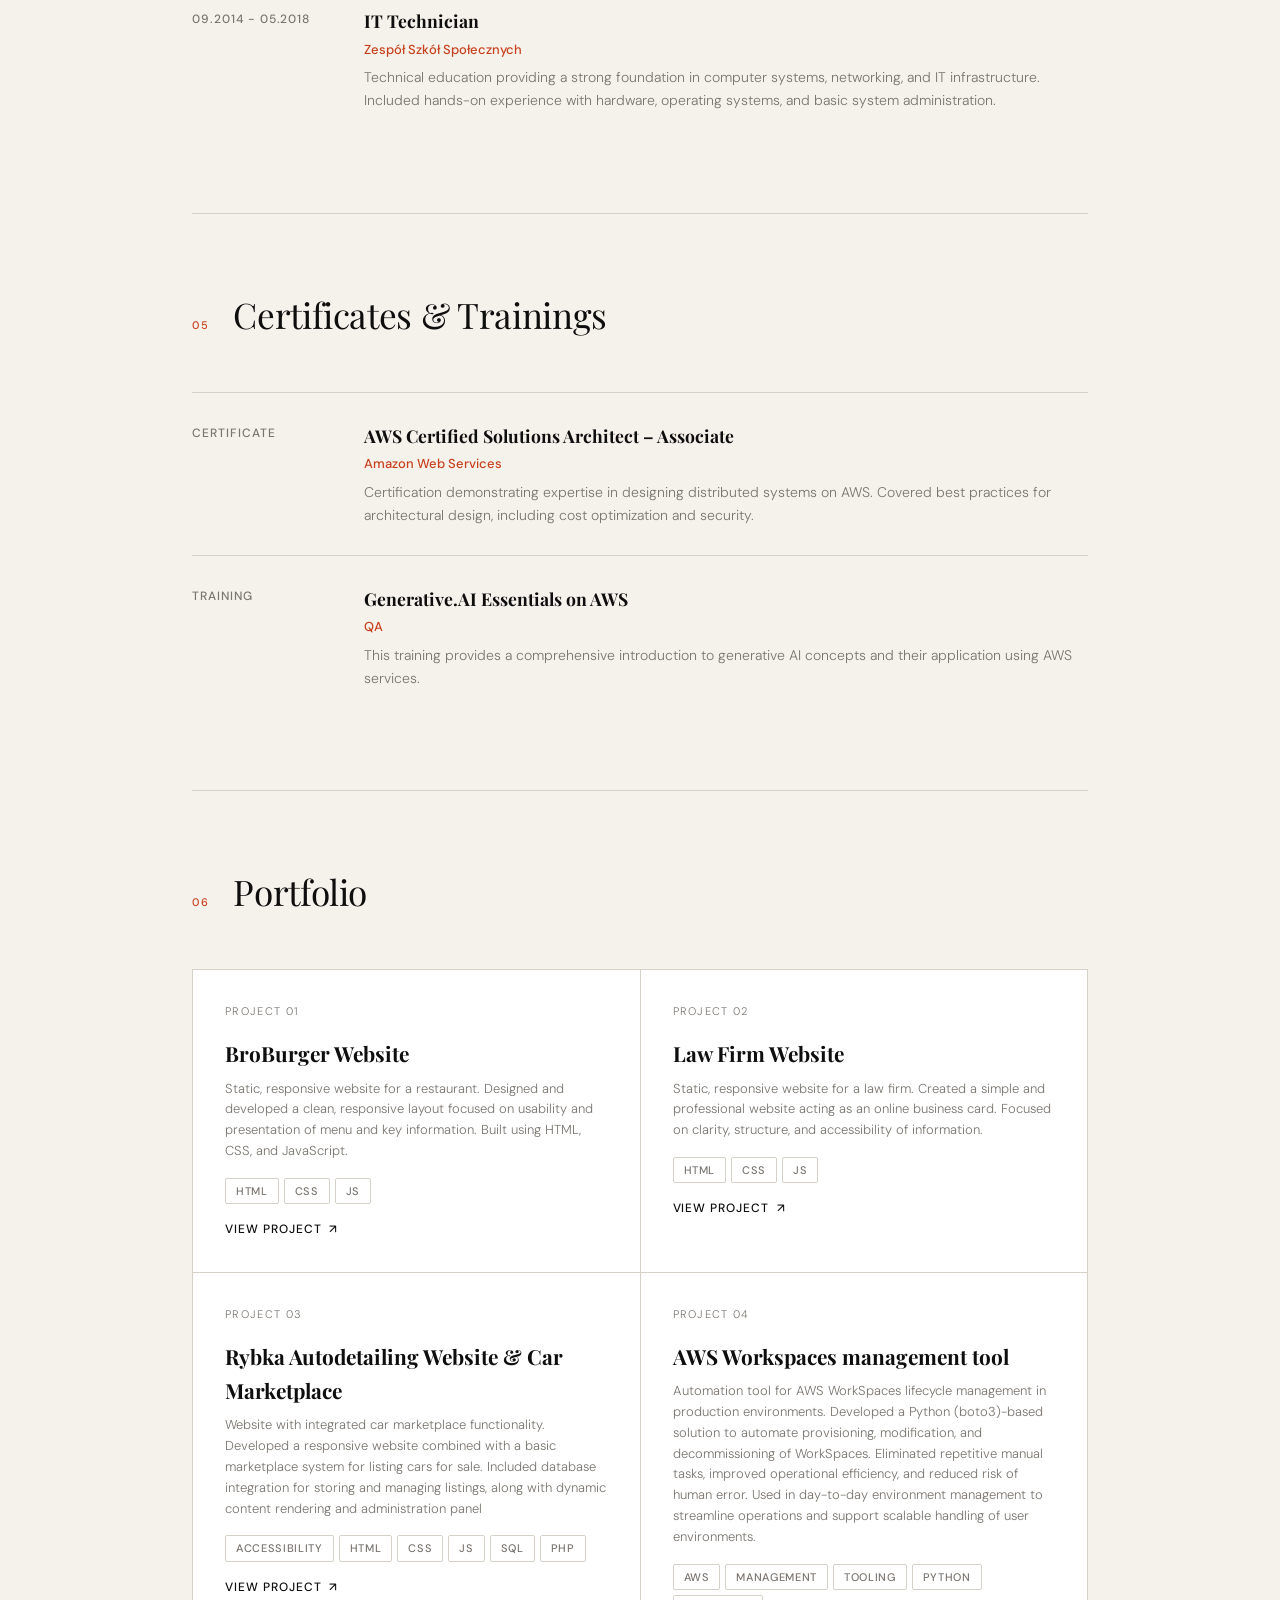
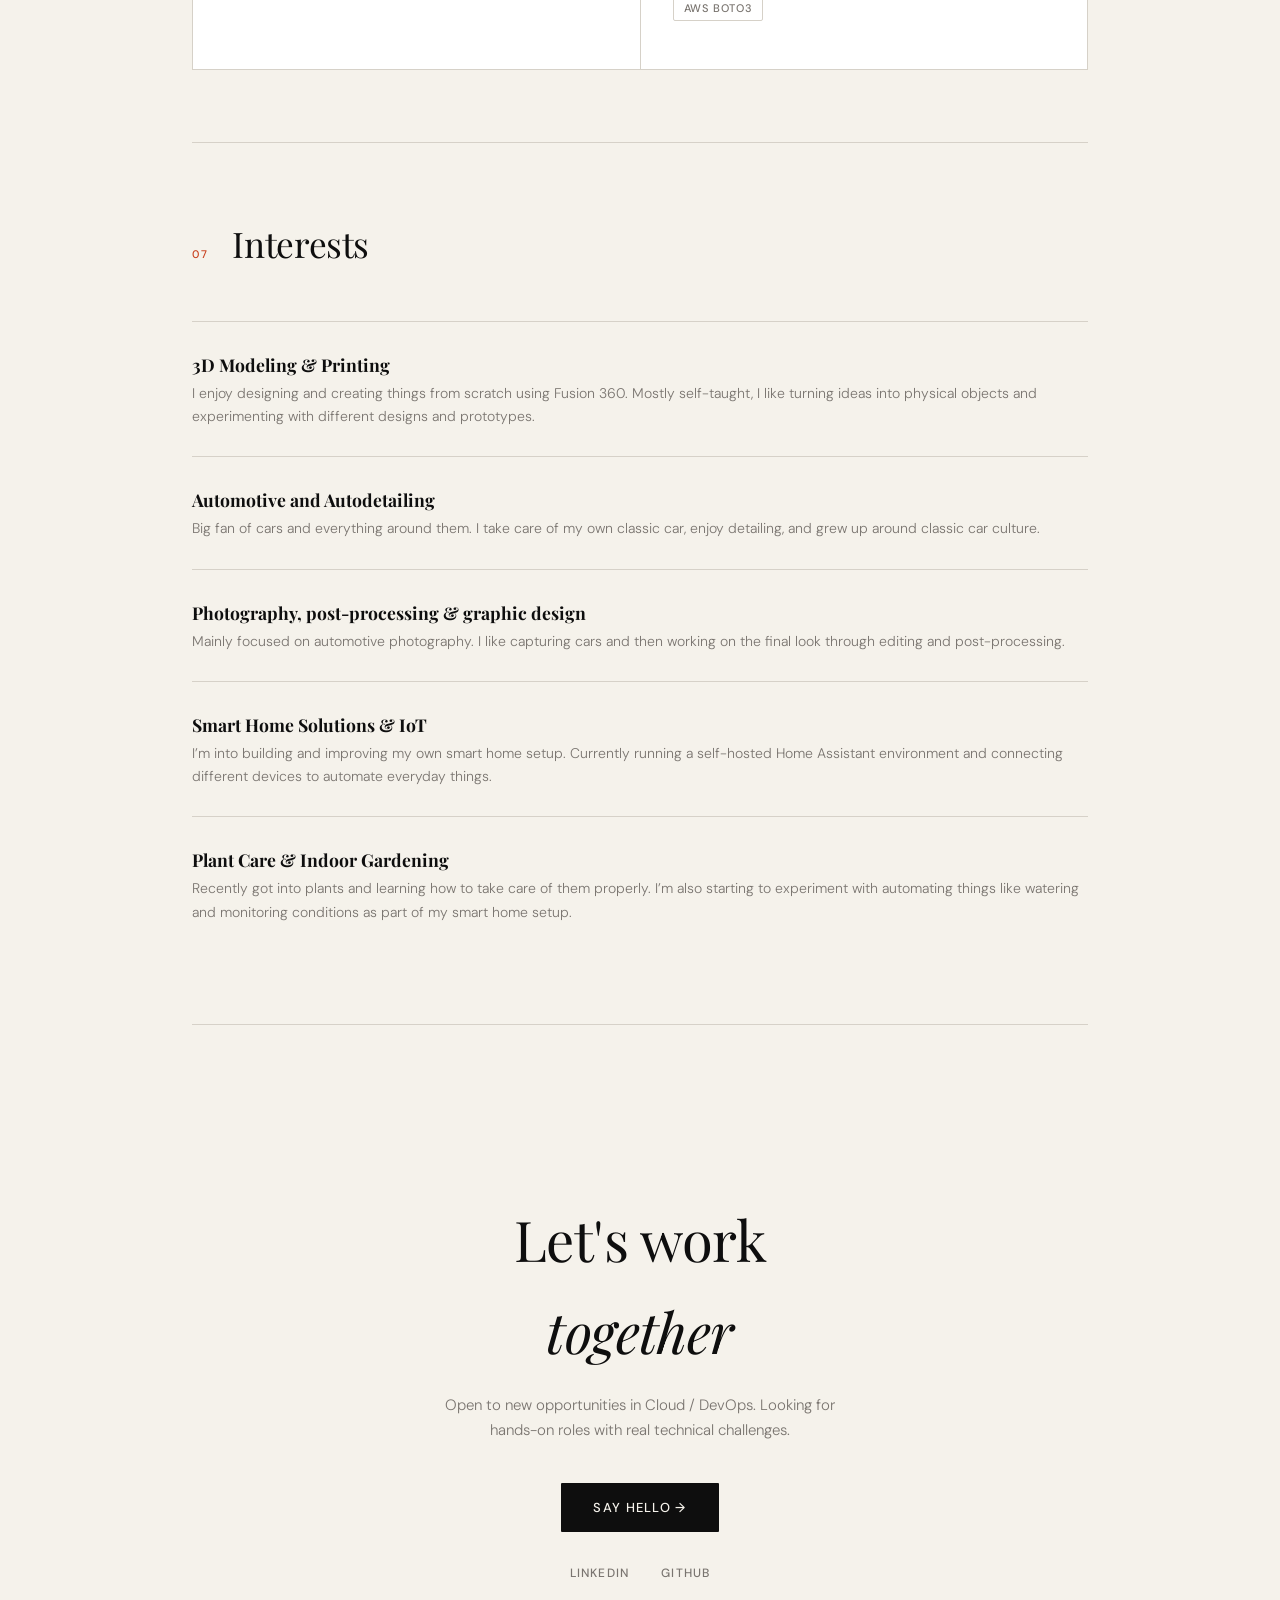
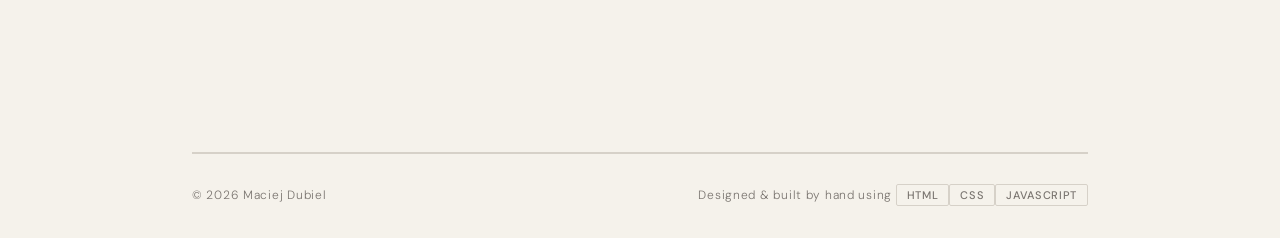
==== commit 814ae766: "Add files via upload" ====
--- a/index.html
+++ b/index.html
@@ -41,10 +41,13 @@
     <div class="header-left">
       <p class="name-label">Curriculum Vitae</p>
       <h1>Maciej<br>Dubiel</h1>
+      <span class="tag">AWS</span>
+      <span class="tag">Production Support</span>
       <p class="tagline">AWS Cloud Engineer focused on production systems, automation and reliability</p>
+
     </div>
     <div class="header-right">
-      <div>📍 Rybnik, Poland</div>
+      <div>📍 Rybnik, Poland (Open to remote)</div>
       <div><a href="mailto:maciejdubielwork@gmail.com">maciejdubielwork@gmail.com</a></div>
       <div><a href="https://maciejdubiel.pl" target="_blank">maciejdubiel.pl</a></div>
       <div><a href="https://linkedin.com/in/maciej-michal-dubiel" target="_blank">linkedin.com/in/maciej-michal-dubiel</a></div>
@@ -253,14 +256,14 @@
         <div class="proj-link">View project <span class="proj-arrow">↗</span></div>
       </a>
 
-      <a class="portfolio-item" href="#">
+      <div class="portfolio-item" href="#">
         <div class="proj-num">Project 04</div>
         <div class="proj-title">AWS Workspaces management tool</div>
         <div class="proj-desc">Automation tool for AWS WorkSpaces lifecycle management in production environments.
         Developed a Python (boto3)-based solution to automate provisioning, modification, and decommissioning of WorkSpaces. Eliminated repetitive manual tasks, improved operational efficiency, and reduced risk of human error.
         Used in day-to-day environment management to streamline operations and support scalable handling of user environments.</div>
         <div class="proj-tags tags"><span class="tag">AWS</span><span class="tag">Management</span><span class="tag">Tooling</span><span class="tag">Python</span><span class="tag">AWS Boto3</span></div>
-      </a>
+        </div>
 
     </div>
   </section>
@@ -309,7 +312,7 @@
   <section id="contact">
     <div class="contact-block fade-in">
       <h2>Let's work<br><em>together</em></h2>
-      <p>Open for junior/mid roles, challenging projects and interesting conversations</p>
+      <p>Open to new opportunities in Cloud / DevOps. Looking for hands-on roles with real technical challenges.</p>
       <a class="btn" href="mailto:maciejdubielwork@gmail.com">Say hello →</a>
       <div class="contact-links">
         <a href="https://www.linkedin.com/in/maciej-michal-dubiel/" target="_blank">LinkedIn</a>
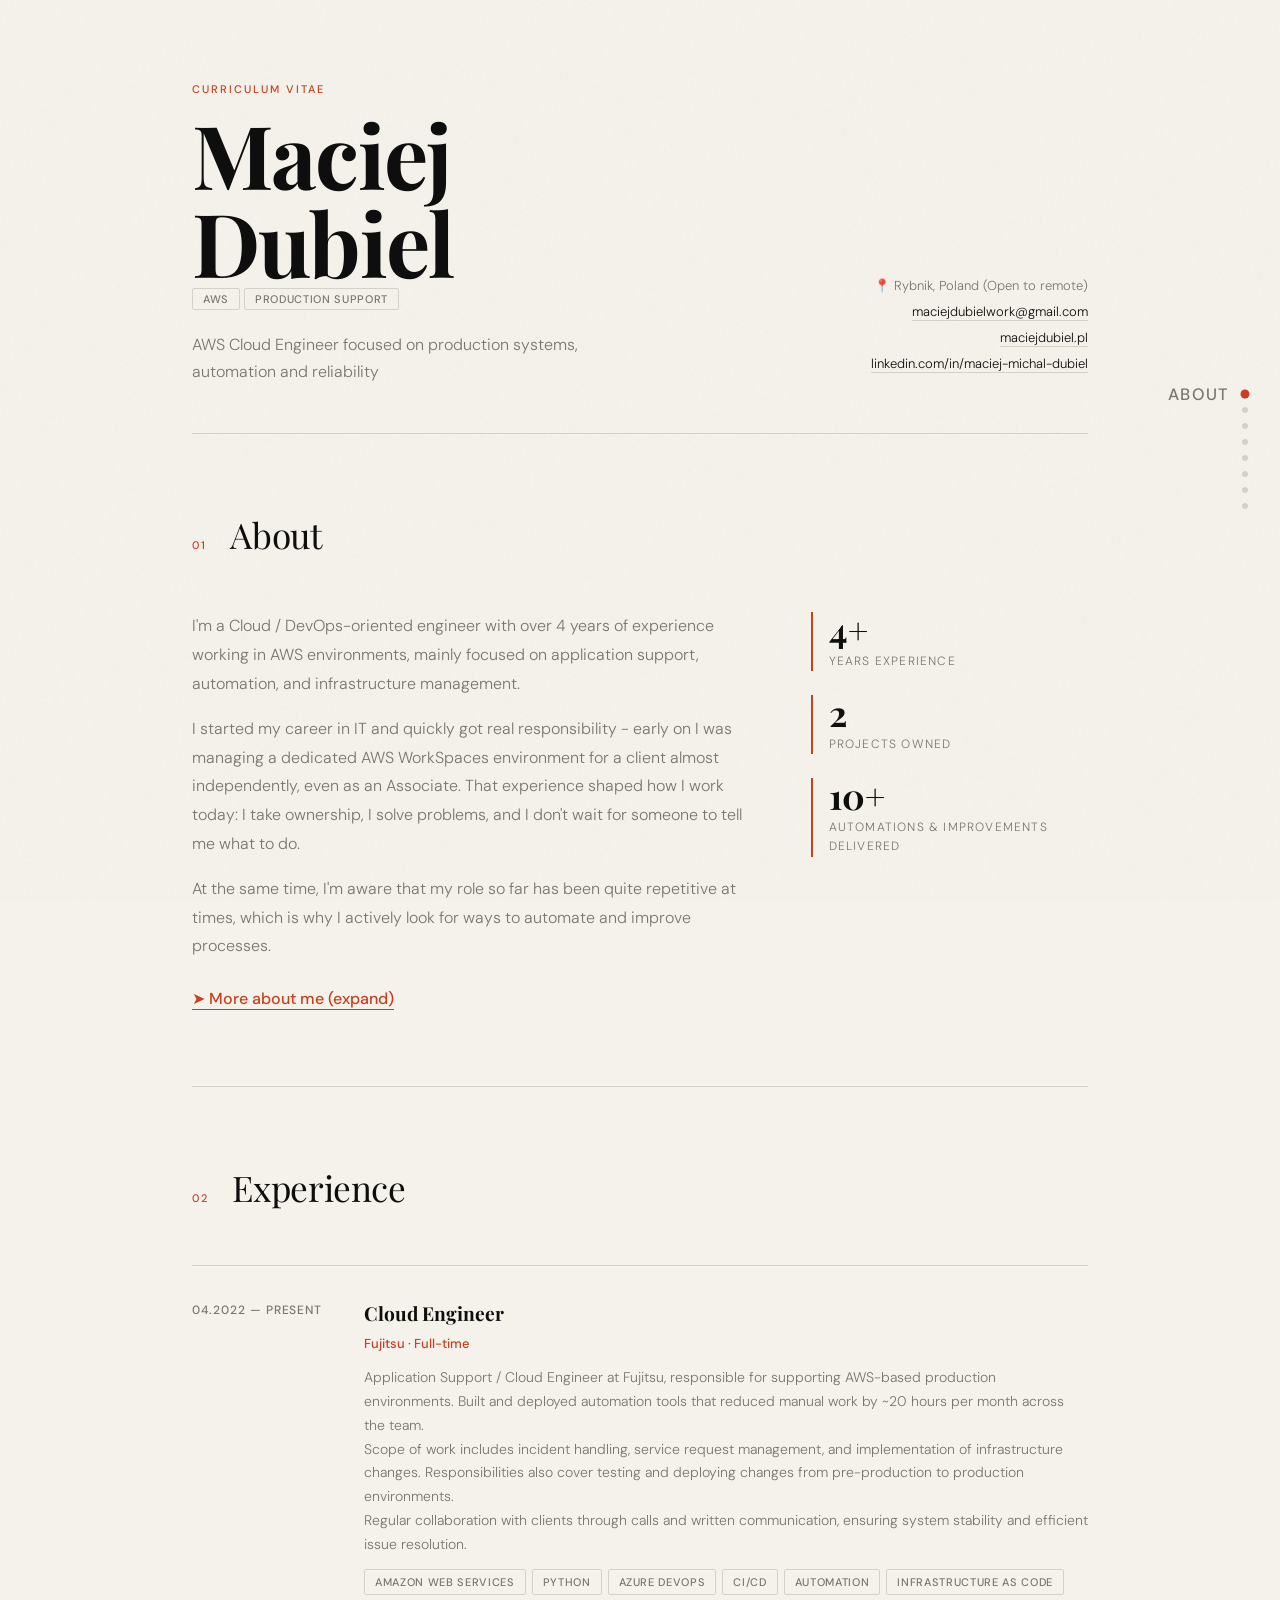
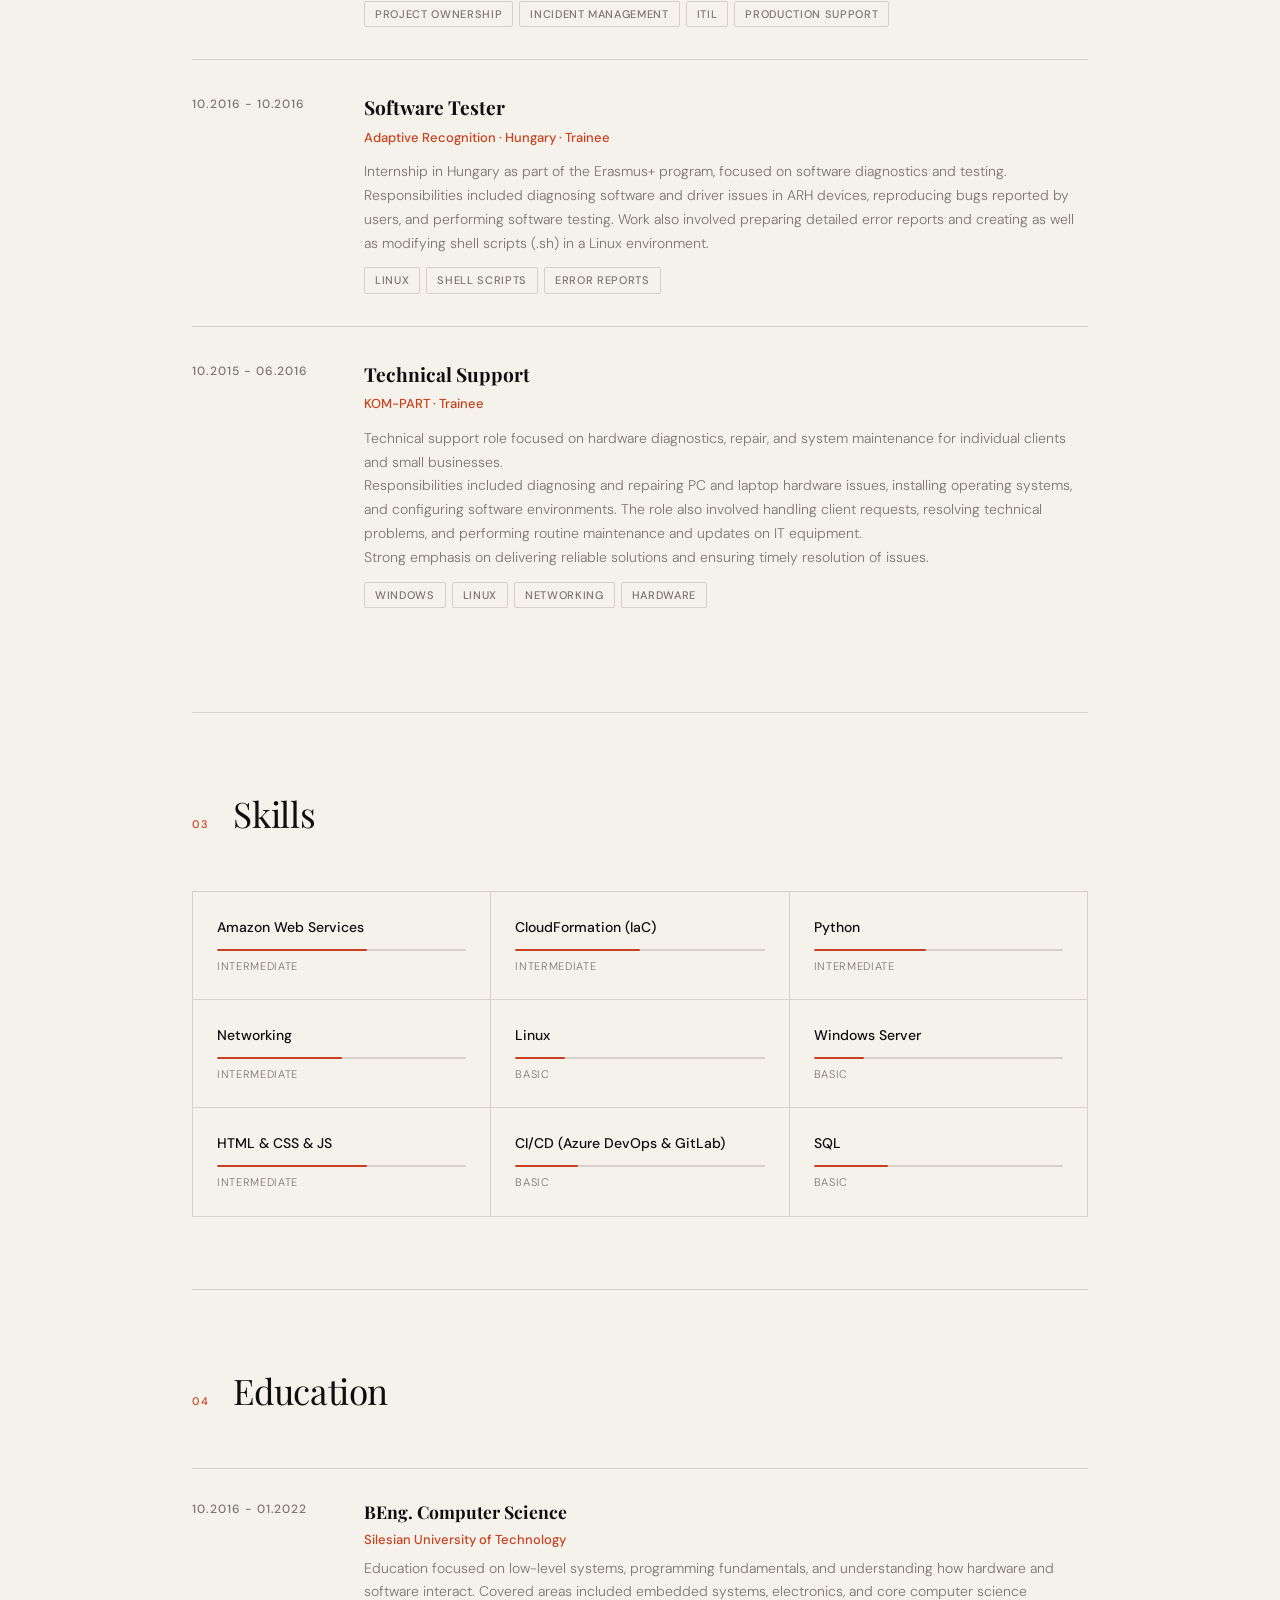
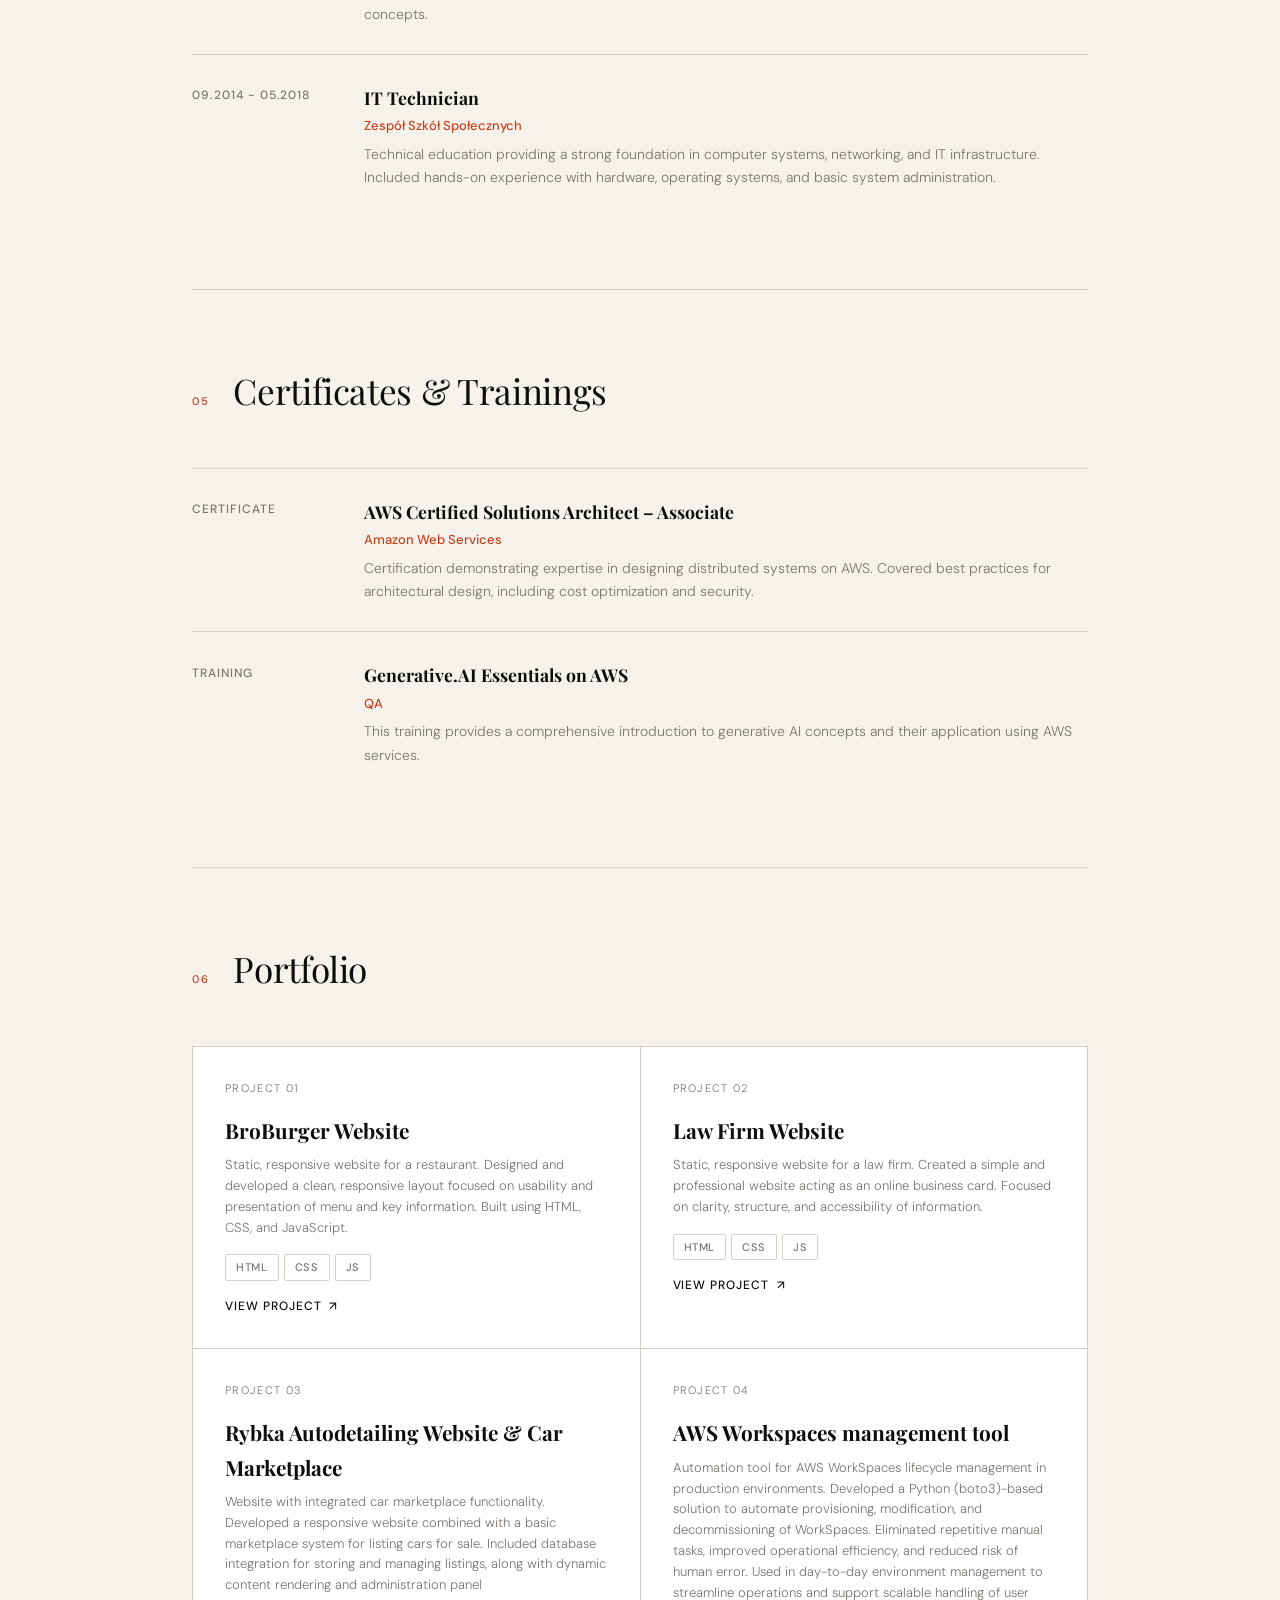
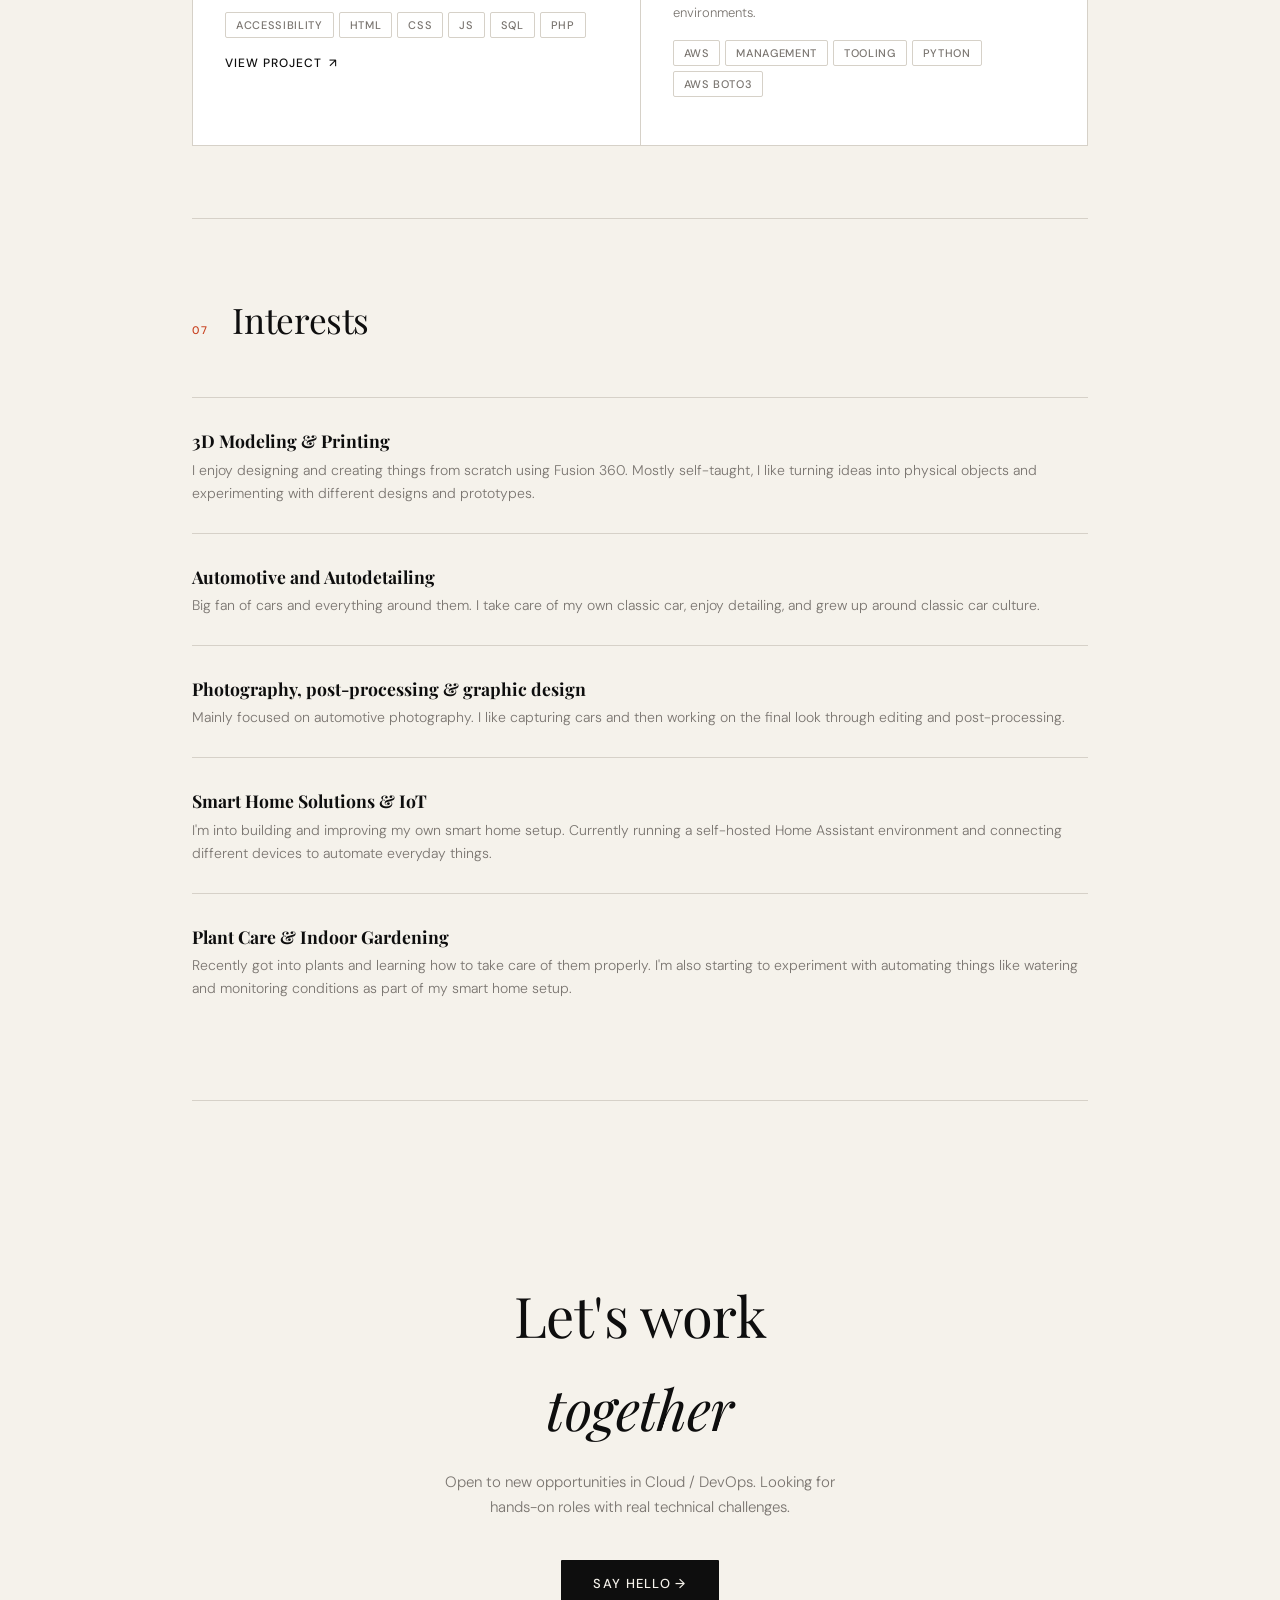
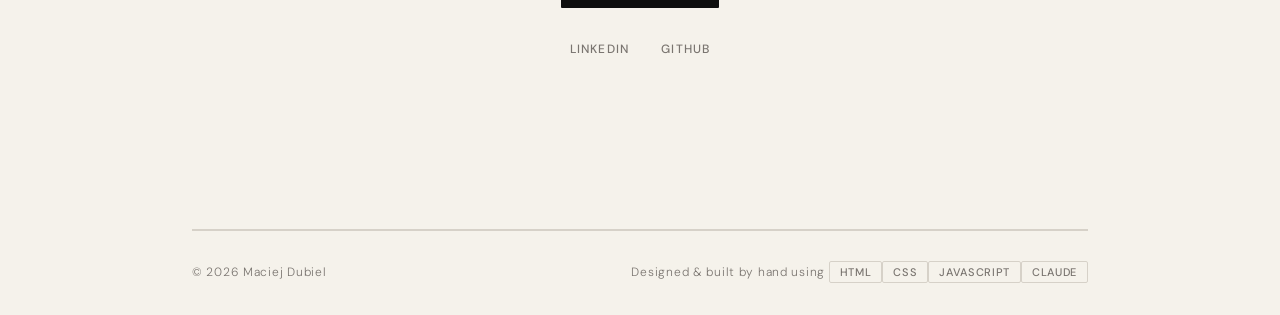
==== commit fac76e54: "Add files via upload" ====
--- a/index.html
+++ b/index.html
@@ -19,6 +19,15 @@
 <link rel="canonical" href="https://maciejdubiel.pl">
 <meta name="robots" content="index, follow">
 <meta name="author" content="Maciej Dubiel">
+<style>
+  .toggle-journey { cursor: pointer; color: var(--accent); border-bottom: 1px solid var(--accent); font-weight: 500; transition: color 0.2s; }
+  .toggle-journey:hover { color: var(--ink); }
+  .journey-expanded { display: none; margin-top: 1.5rem; padding-top: 1.5rem; border-top: 1px solid var(--line); }
+  .journey-expanded.visible { display: block; }
+  .journey-expanded p { margin-bottom: 0.75rem; }
+  .journey-expanded ul { margin-left: 1.5rem; color: var(--muted); }
+  .journey-expanded li { margin-bottom: 0.3rem; font-size: 14px; }
+</style>
 </head>
 <body>
 
@@ -62,9 +71,35 @@
     </div>
     <div class="about-grid">
       <div class="about-text fade-in">
-        <p>I’m a Cloud / DevOps-oriented engineer with over 4 years of experience working in AWS environments, mainly focused on application support, automation, and infrastructure management.</p>
-        <p>I started my career in IT and quickly got real responsibility - early on I was managing a dedicated AWS WorkSpaces environment for a client almost independently, even as an Associate. That experience shaped how I work today: I take ownership, I solve problems, and I don’t wait for someone to tell me what to do.</p>
-        <p>At the same time, I’m aware that my role so far has been quite repetitive at times, which is why I actively look for ways to automate and improve processes.</p>
+        <p>I'm a Cloud / DevOps-oriented engineer with over 4 years of experience working in AWS environments, mainly focused on application support, automation, and infrastructure management.</p>
+        <p>I started my career in IT and quickly got real responsibility - early on I was managing a dedicated AWS WorkSpaces environment for a client almost independently, even as an Associate. That experience shaped how I work today: I take ownership, I solve problems, and I don't wait for someone to tell me what to do.</p>
+        <p>At the same time, I'm aware that my role so far has been quite repetitive at times, which is why I actively look for ways to automate and improve processes.</p>
+
+        <p style="margin-top: 1.5rem;"><span class="toggle-journey" onclick="toggleJourney()">➤ More about me (expand)</span></p>
+
+        <div class="journey-expanded" id="journeyExpanded">
+          <p><strong>Currently learning:</strong> Docker, Kubernetes, Terraform, Linux. Goal: solid Mid-level DevOps Engineer in 4 months. Plan's set, execution's next.</p>
+
+          <p><strong>How I work:</strong> I need a real problem to solve. Give me something challenging and I'll deliver. Repetitive stuff? Not my thing. I pick things up fast, but only if it actually interests me.</p>
+
+          <p><strong>What I actually do:</strong> Instead of doing something manually, I ask "how do we automate this?" Built a WorkSpaces tool that saved the team dozens of hours of manual work. I don't wait for instructions — I grab a task and ship it well.</p>
+
+          <p><strong>What works:</strong></p>
+          <ul>
+            <li>I deliver what I commit to — reliably</li>
+            <li>I learn fast (when it's worth learning)</li>
+            <li>I genuinely help teammates understand code and solve problems</li>
+            <li>I don't do half-measures — either do it right or don't do it</li>
+            <li>I naturally think about optimization and efficiency</li>
+          </ul>
+
+          <p style="margin-top: 0.75rem;"><strong>What I'm working on:</strong></p>
+          <ul>
+            <li>I focus on gaps instead of recognizing what I've actually built — imposter syndrome is real</li>
+            <li>I could be more proactive — sometimes I wait for tasks instead of taking them</li>
+            <li>Small routine things bore me, and I've let some slip — need to be more consistent</li>
+          </ul>
+        </div>
       </div>
       <div class="about-stats fade-in">
         <div class="stat">
@@ -96,7 +131,7 @@
         <div class="timeline-content">
           <h3>Cloud Engineer</h3>
           <div class="company">Fujitsu · Full-time</div>
-          <p>Application Support / Cloud Engineer at Fujitsu, responsible for supporting AWS-based production environments.</p>
+          <p>Application Support / Cloud Engineer at Fujitsu, responsible for supporting AWS-based production environments. Built and deployed automation tools that reduced manual work by ~20 hours per month across the team.</p>
           <p>Scope of work includes incident handling, service request management, and implementation of infrastructure changes. Responsibilities also cover testing and deploying changes from pre-production to production environments.</p>
           <p>Regular collaboration with clients through calls and written communication, ensuring system stability and efficient issue resolution.</p>
           <div class="tags">
@@ -219,7 +254,6 @@
       </div>
 
   </section>
-  
 
   <!-- PORTFOLIO -->
   <section id="portfolio">
@@ -232,8 +266,7 @@
       <a class="portfolio-item" href="https://pozdromaciek.github.io/Broburger_website/" target="_blank">
         <div class="proj-num">Project 01</div>
         <div class="proj-title">BroBurger Website</div>
-        <div class="proj-desc">Static, responsive website for a restaurant.
-        Designed and developed a clean, responsive layout focused on usability and presentation of menu and key information. Built using HTML, CSS, and JavaScript.</div>
+        <div class="proj-desc">Static, responsive website for a restaurant. Designed and developed a clean, responsive layout focused on usability and presentation of menu and key information. Built using HTML, CSS, and JavaScript.</div>
         <div class="proj-tags tags"><span class="tag">HTML</span><span class="tag">CSS</span><span class="tag">JS</span></div>
         <div class="proj-link">View project <span class="proj-arrow">↗</span></div>
       </a>
@@ -241,8 +274,7 @@
       <a class="portfolio-item" href="https://www.adwokatszczepanska.pl/" target="_blank">
         <div class="proj-num">Project 02</div>
         <div class="proj-title">Law Firm Website</div>
-        <div class="proj-desc">Static, responsive website for a law firm.
-        Created a simple and professional website acting as an online business card. Focused on clarity, structure, and accessibility of information.</div>
+        <div class="proj-desc">Static, responsive website for a law firm. Created a simple and professional website acting as an online business card. Focused on clarity, structure, and accessibility of information.</div>
         <div class="proj-tags tags"><span class="tag">HTML</span><span class="tag">CSS</span><span class="tag">JS</span></div>
         <div class="proj-link">View project <span class="proj-arrow">↗</span></div>
       </a>
@@ -250,8 +282,7 @@
       <a class="portfolio-item" href="https://rybkaautodetailing.pl/" target="_blank">
         <div class="proj-num">Project 03</div>
         <div class="proj-title">Rybka Autodetailing Website & Car Marketplace</div>
-        <div class="proj-desc">Website with integrated car marketplace functionality.
-        Developed a responsive website combined with a basic marketplace system for listing cars for sale. Included database integration for storing and managing listings, along with dynamic content rendering and administration panel</div>
+        <div class="proj-desc">Website with integrated car marketplace functionality. Developed a responsive website combined with a basic marketplace system for listing cars for sale. Included database integration for storing and managing listings, along with dynamic content rendering and administration panel</div>
         <div class="proj-tags tags"><span class="tag">Accessibility</span><span class="tag">HTML</span><span class="tag">CSS</span><span class="tag">JS</span><span class="tag">SQL</span><span class="tag">PHP</span></div>
         <div class="proj-link">View project <span class="proj-arrow">↗</span></div>
       </a>
@@ -259,9 +290,7 @@
       <div class="portfolio-item" href="#">
         <div class="proj-num">Project 04</div>
         <div class="proj-title">AWS Workspaces management tool</div>
-        <div class="proj-desc">Automation tool for AWS WorkSpaces lifecycle management in production environments.
-        Developed a Python (boto3)-based solution to automate provisioning, modification, and decommissioning of WorkSpaces. Eliminated repetitive manual tasks, improved operational efficiency, and reduced risk of human error.
-        Used in day-to-day environment management to streamline operations and support scalable handling of user environments.</div>
+        <div class="proj-desc">Automation tool for AWS WorkSpaces lifecycle management in production environments. Developed a Python (boto3)-based solution to automate provisioning, modification, and decommissioning of WorkSpaces. Eliminated repetitive manual tasks, improved operational efficiency, and reduced risk of human error. Used in day-to-day environment management to streamline operations and support scalable handling of user environments.</div>
         <div class="proj-tags tags"><span class="tag">AWS</span><span class="tag">Management</span><span class="tag">Tooling</span><span class="tag">Python</span><span class="tag">AWS Boto3</span></div>
         </div>
 
@@ -295,13 +324,13 @@
         <div class="edu-item fade-in" style="grid-template-columns:auto">
         <div class="edu-content">
           <h3>Smart Home Solutions & IoT</h3>
-          <p>I’m into building and improving my own smart home setup. Currently running a self-hosted Home Assistant environment and connecting different devices to automate everyday things.</p>
+          <p>I'm into building and improving my own smart home setup. Currently running a self-hosted Home Assistant environment and connecting different devices to automate everyday things.</p>
         </div>
         </div>
         <div class="edu-item fade-in" style="grid-template-columns:auto">
         <div class="edu-content">
           <h3>Plant Care & Indoor Gardening</h3>
-          <p>Recently got into plants and learning how to take care of them properly. I’m also starting to experiment with automating things like watering and monitoring conditions as part of my smart home setup.</p>
+          <p>Recently got into plants and learning how to take care of them properly. I'm also starting to experiment with automating things like watering and monitoring conditions as part of my smart home setup.</p>
         </div>
         </div>
       </div>
@@ -323,12 +352,17 @@
 
   <footer>
     <span>© 2026 Maciej Dubiel</span>
-    <span>Designed & built by hand using <span class="tag">HTML</span><span class="tag">CSS</span><span class="tag">JavaScript</span></span>
+    <span>Designed & built by hand using <span class="tag">HTML</span><span class="tag">CSS</span><span class="tag">JavaScript</span><span class="tag">Claude</span></span>
   </footer>
 
 </div>
 
 <script>
+  function toggleJourney() {
+    const el = document.getElementById('journeyExpanded');
+    el.classList.toggle('visible');
+  }
+
   // Intersection observer — fade in + skill bars
   const io = new IntersectionObserver((entries) => {
     entries.forEach(entry => {
@@ -372,9 +406,6 @@
   "url": "https://maciejdubiel.pl",
   "sameAs": [
     "https://linkedin.com/in/maciej-michal-dubiel",
-    "https://github.com/pozdromaciek"
-  ]
-}
-</script>
-</body>
-</html>
+    "https://github.com/pozdromaciek
+}"
+</script>
--- a/style.css
+++ b/style.css
@@ -377,13 +377,17 @@
   .fade-in { opacity: 0; transform: translateY(24px); transition: opacity 0.6s ease, transform 0.6s ease; }
   .fade-in.visible { opacity: 1; transform: translateY(0); }
 
-  /* ── RESPONSIVE ── */
-  @media (max-width: 700px) {
-    header { grid-template-columns: 1fr; }
-    .header-right { text-align: left; }
-    .about-grid { grid-template-columns: 1fr; gap: 2rem; }
-    .skills-grid { grid-template-columns: repeat(2, 1fr); }
-    .portfolio-grid { grid-template-columns: 1fr; }
-    .timeline-item, .edu-item { grid-template-columns: 1fr; gap: 0.5rem; }
-    .section-nav { display: none; }
-  }+  /* ── JOURNEY SECTION ── */
+  .journey-grid { display: grid; grid-template-columns: repeat(2, 1fr); gap: 1.5rem; }
+
+  .journey-card {
+    background: var(--card);
+    border: 1px solid var(--line);
+    padding: 1.75rem;
+    border-radius: 2px;
+    opacity: 0;
+    transform: translateY(20px);
+    transition: opacity 0.5s ease, transform 0.5s ease, background 0.2s;
+  }
+
+  .journey-card.visible { opacity: 1; transfor
